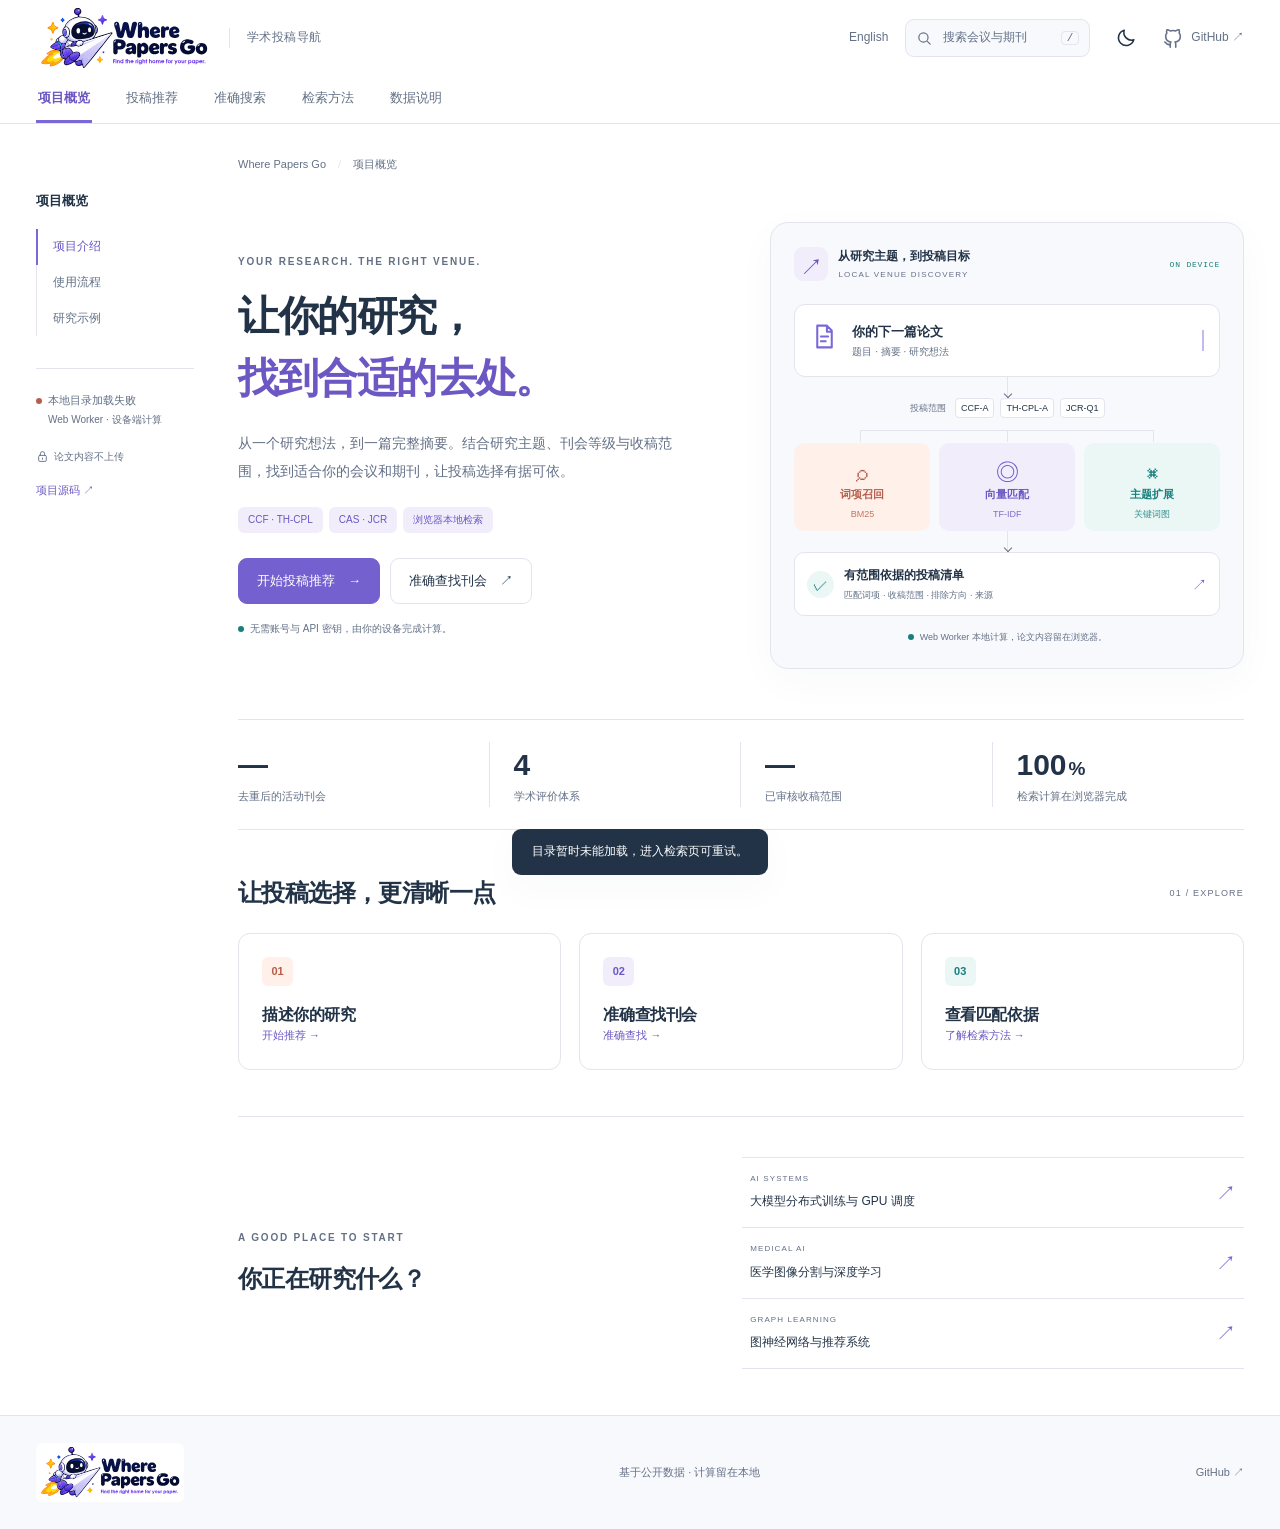
==== website/index.html @ fa3b3a3b "ui: remove redundant overview descriptions" ====
<!doctype html>
<html lang="zh-CN">
<head>
  <meta charset="utf-8">
  <meta name="viewport" content="width=device-width, initial-scale=1">
  <meta name="color-scheme" content="light dark">
  <meta name="theme-color" content="#7460cf">
  <meta name="description" content="Where Papers Go：在浏览器中探索会议与期刊，结合论文主题、等级与收稿范围，寻找适合研究的投稿目标。所有检索在你的设备上完成。">
  <title>Where Papers Go · 为研究找到合适的去处</title>
  <link rel="icon" href="assets/Where-Papers-Go.svg" type="image/svg+xml">
  <link rel="stylesheet" href="assets/styles.css">
  <script type="module" src="assets/app.js"></script>
</head>
<body>
  <a class="skip-link" href="#main" data-en="Skip to content">跳转到内容</a>
  <header class="site-header">
    <div class="header-inner">
      <a class="brand" href="#overview" aria-label="Where Papers Go"><img class="brand-logo" src="assets/Where-Papers-Go.svg" width="2079" height="755" alt="Where Papers Go"><span class="brand-divider"></span><span class="brand-caption" data-en="Research venue discovery">学术投稿导航</span></a>
      <div class="header-tools">
        <button id="language-toggle" class="language-toggle" type="button" aria-label="Switch to English">English</button>
        <button class="quick-search" id="quick-search" type="button"><svg viewBox="0 0 24 24" aria-hidden="true"><circle cx="10.5" cy="10.5" r="6.5"/><path d="m16 16 4 4"/></svg><span data-en="Find a venue">搜索会议与期刊</span><kbd>/</kbd></button>
        <button id="theme-toggle" class="icon-button" type="button" aria-label="切换深浅主题" title="切换深浅主题"><svg class="moon" viewBox="0 0 24 24" aria-hidden="true"><path d="M20.5 14A8.5 8.5 0 0 1 10 3.5 8.5 8.5 0 1 0 20.5 14Z"/></svg><svg class="sun" viewBox="0 0 24 24" aria-hidden="true"><circle cx="12" cy="12" r="4"/><path d="M12 2v2m0 16v2M2 12h2m16 0h2M5 5l1.5 1.5m11 11L19 19M5 19l1.5-1.5m11-11L19 5"/></svg></button>
        <a class="github-link" href="https://github.com/rudykon/Where_Papers_Go" target="_blank" rel="noopener noreferrer"><svg viewBox="0 0 24 24" aria-hidden="true"><path d="M9 19c-4.3 1.3-4.3-2.2-6-2.7M15 22v-3.4a3 3 0 0 0-.8-2.3c2.8-.3 5.8-1.4 5.8-6.3a4.9 4.9 0 0 0-1.3-3.4A4.5 4.5 0 0 0 18.6 3S17.5 2.7 15 4.3a12 12 0 0 0-6 0C6.5 2.7 5.4 3 5.4 3a4.5 4.5 0 0 0-.1 3.6A4.9 4.9 0 0 0 4 10c0 4.9 3 6 5.8 6.3a3 3 0 0 0-.8 2.3V22"/></svg><span>GitHub ↗</span></a>
      </div>
    </div>
    <nav class="main-nav" aria-label="主导航">
      <div class="nav-inner">
        <a href="#overview" class="nav-link active" aria-current="page" data-en="Overview">项目概览</a>
        <a href="#recommend" class="nav-link" data-en="Find a venue">投稿推荐</a>
        <a href="#catalog" class="nav-link" data-en="Exact lookup">准确搜索</a>
        <a href="#method" class="nav-link" data-en="Retrieval methods">检索方法</a>
        <a href="#data" class="nav-link" data-en="Data & sources">数据说明</a>
      </div>
    </nav>
  </header>
  <div class="page-layout">
    <aside class="sidebar" aria-label="页面导航">
      <div class="sidebar-title" id="sidebar-title">项目概览</div>
      <nav class="toc" id="toc"></nav>
      <div class="sidebar-note"><span class="status-dot" id="engine-dot"></span><span id="engine-status" role="status">正在准备本地检索</span><small data-en="Web Worker · on your device">Web Worker · 设备端计算</small></div>
      <p class="privacy-note"><svg viewBox="0 0 24 24" aria-hidden="true"><rect x="5" y="10" width="14" height="11" rx="2"/><path d="M8 10V7a4 4 0 0 1 8 0v3m-4 5v2"/></svg><span data-en="Your query stays in your browser.">论文内容不上传</span></p>
      <a class="sidebar-source" href="https://github.com/rudykon/Where_Papers_Go" target="_blank" rel="noopener noreferrer" data-en="View source ↗">项目源码 ↗</a>
    </aside>
    <main id="main" tabindex="-1">
      <div class="breadcrumb">Where Papers Go <span>/</span><span id="breadcrumb-page">项目概览</span></div>

      <div data-view="overview">
        <section class="hero" id="intro">
          <div class="hero-copy">
            <div class="eyebrow">YOUR RESEARCH. THE RIGHT VENUE.</div>
            <h1><span data-en="Give your research">让你的研究，</span><br><span class="accent" data-en="a place to belong.">找到合适的去处。</span></h1>
            <p class="hero-lead" data-en="From a first idea to a finished abstract, explore conferences and journals through topics, rankings, and reviewed scopes. Find a shortlist you can understand and verify.">从一个研究想法，到一篇完整摘要。结合研究主题、刊会等级与收稿范围，找到适合你的会议和期刊，让投稿选择有据可依。</p>
            <div class="hero-tags"><span>CCF · TH-CPL</span><span>CAS · JCR</span><span data-en="Private, local search">浏览器本地检索</span></div>
            <div class="actions"><a class="button primary" href="#recommend"><span data-en="Find my venue">开始投稿推荐</span> <span>→</span></a><a class="button" href="#catalog"><span data-en="Look up a venue">准确查找刊会</span> <span>↗</span></a></div>
            <p class="hero-footnote"><span class="tiny-dot"></span><span data-en="No account or API key. Your device does the work.">无需账号与 API 密钥，由你的设备完成计算。</span></p>
          </div>
          <div class="discovery-visual" role="img" aria-label="论文主题经过范围筛选、词项检索、向量匹配和关键词图扩展，生成有范围依据的投稿推荐">
            <div class="visual-heading"><span class="visual-mark">↗</span><div><strong data-en="From idea to destination">从研究主题，到投稿目标</strong><small>LOCAL VENUE DISCOVERY</small></div><span class="visual-badge">ON DEVICE</span></div>
            <div class="paper-input"><span class="paper-icon"><svg viewBox="0 0 24 24"><path d="M6 3h8l4 4v14H6zM14 3v5h4M9 12h6m-6 4h4"/></svg></span><div><strong data-en="Your next paper">你的下一篇论文</strong><small data-en="Title · abstract · research idea">题目 · 摘要 · 研究想法</small></div><span class="input-caret"></span></div>
            <div class="flow-line"></div>
            <div class="filter-ribbon"><span data-en="Submission scope">投稿范围</span><b>CCF-A</b><b>TH-CPL-A</b><b>JCR-Q1</b></div>
            <div class="flow-fork"><i></i><i></i><i></i></div>
            <div class="signal-grid"><div class="coral-block"><span>⌕</span><strong data-en="Lexical recall">词项召回</strong><small>BM25</small></div><div class="purple-block"><span>◎</span><strong data-en="Vector matching">向量匹配</strong><small>TF-IDF</small></div><div class="teal-block"><span>⌘</span><strong data-en="Topic expansion">主题扩展</strong><small data-en="Keyword graph">关键词图</small></div></div>
            <div class="flow-line"></div>
            <div class="visual-result"><span class="result-check">✓</span><div><strong data-en="A shortlist with reasons">有范围依据的投稿清单</strong><small data-en="Matched terms · scope · exclusions · sources">匹配词项 · 收稿范围 · 排除方向 · 来源</small></div><span>↗</span></div>
            <div class="visual-caption"><span class="tiny-dot"></span><span data-en="Computed in a Web Worker. Your text stays here.">Web Worker 本地计算，论文内容留在浏览器。</span></div>
          </div>
        </section>
        <div class="stat-strip" aria-label="目录规模"><div><strong data-stat="venues">—</strong><span data-en="Unique active venues">去重后的活动刊会</span></div><div><strong>4</strong><span data-en="Ranking sources">学术评价体系</span></div><div><strong data-stat="reviewed">—</strong><span data-en="Reviewed scope records">已审核收稿范围</span></div><div><strong>100<span class="stat-unit">%</span></strong><span data-en="Search runs in your browser">检索计算在浏览器完成</span></div></div>
        <section class="section" id="journey">
          <div class="section-heading"><h2 data-en="A clearer path to submission">让投稿选择，更清晰一点</h2><span class="section-index">01 / EXPLORE</span></div>
          <div class="task-grid"><a class="task-card" href="#recommend"><span class="number-label coral-block">01</span><h3 data-en="Start with your research">描述你的研究</h3><span class="card-link" data-en="Find a venue →">开始推荐 →</span></a><a class="task-card" href="#catalog"><span class="number-label purple-block">02</span><h3 data-en="Look up a known venue">准确查找刊会</h3><span class="card-link" data-en="Look up a venue →">准确查找 →</span></a><a class="task-card" href="#method"><span class="number-label teal-block">03</span><h3 data-en="Understand the fit">查看匹配依据</h3><span class="card-link" data-en="Explore the method →">了解检索方法 →</span></a></div>
        </section>
        <section class="section start-section" id="examples"><div><div class="eyebrow">A GOOD PLACE TO START</div><h2 data-en="What are you working on?">你正在研究什么？</h2></div><div class="example-list"><button type="button" data-example="large language model distributed training GPU scheduling"><span><small>AI SYSTEMS</small><strong data-en="Distributed training & GPU scheduling">大模型分布式训练与 GPU 调度</strong></span><b>↗</b></button><button type="button" data-example="medical image segmentation deep learning"><span><small>MEDICAL AI</small><strong data-en="Medical imaging & deep learning">医学图像分割与深度学习</strong></span><b>↗</b></button><button type="button" data-example="graph neural network recommendation"><span><small>GRAPH LEARNING</small><strong data-en="Graph neural networks & recommendation">图神经网络与推荐系统</strong></span><b>↗</b></button></div></section>
      </div>

      <div data-view="explore" hidden>
        <h1 class="sr-only" data-en="Venue recommendations">投稿推荐</h1>
        <form id="search-form" class="search-panel">
          <div class="field-heading"><label for="query" id="query-label">论文主题</label><span id="query-count">0 / 8,000</span></div>
          <textarea id="query" rows="4" maxlength="8000" placeholder="输入论文题目、摘要或关键词，中英文均可…" aria-describedby="local-search-note"></textarea>
          <div class="suggestions"><span data-en="Try">试一试</span><button type="button" data-example="large language model distributed training GPU scheduling" data-en="AI systems">大模型训练</button><button type="button" data-example="medical image segmentation deep learning" data-en="Medical AI">医学影像</button><button type="button" data-example="graph neural network recommendation" data-en="Graph learning">图学习</button><button type="button" id="clear-query" data-en="Clear">清空</button></div>
          <details class="filter-panel" open><summary><span><svg viewBox="0 0 24 24" aria-hidden="true"><path d="M4 7h16M4 17h16M8 4v6m8 4v6"/></svg><strong data-en="Submission scope">投稿范围</strong></span><small data-en="Combine tiers with OR">多等级满足其一即可</small><span class="chevron">⌄</span></summary><div class="filter-body">
            <div class="rank-label"><label data-en="Target rankings">目标等级</label><button type="button" id="reset-filters" class="text-button" data-en="Reset filters ↺">重置筛选 ↺</button></div><div id="rank-filters" class="rank-filters"></div>
            <div class="filter-grid"><label><span data-en="Venue type">投稿类型</span><select id="record-type"><option value="all" data-en="Conferences & journals">会议与期刊</option><option value="conference" data-en="Conferences">会议</option><option value="journal" data-en="Journals">期刊</option></select></label><label><span data-en="Research area">研究分类</span><select id="area"><option value="" data-en="All areas">全部分类</option></select></label><label><span data-en="Results per page">每页数量</span><select id="page-size"><option value="10">10</option><option value="20" selected>20</option><option value="50">50</option></select></label></div>
            <label class="checkbox-label"><input id="reviewed-only" type="checkbox"><span data-en="Only venues with reviewed scopes">仅显示有审核范围的刊会</span></label>
          </div></details>
          <div class="search-bottom"><span id="local-search-note"><svg viewBox="0 0 24 24" aria-hidden="true"><rect x="5" y="10" width="14" height="11" rx="2"/><path d="M8 10V7a4 4 0 0 1 8 0v3"/></svg><span data-en="Processed locally. No query uploads.">设备端计算，不上传论文内容</span></span><button class="button primary" id="search-button" type="submit"><span data-en="Find venues">检索投稿目标</span><span>→</span></button></div>
        </form>
        <div class="search-progress" id="search-progress" role="status" hidden><span class="spinner"></span><span id="progress-message">正在检索…</span><button type="button" id="cancel-search" class="text-button" data-en="Cancel">取消</button></div>
        <section id="results" class="section results-section" aria-label="检索结果"><div class="section-heading"><div><h2 data-en="Venue shortlist">刊会清单</h2><p class="results-meta" id="results-meta" role="status" aria-live="polite">尚未检索</p></div><button type="button" id="export-results" class="button small" hidden><span data-en="Export CSV">导出 CSV</span><span>↓</span></button></div><div id="results-note" class="results-note" hidden></div><div id="result-list"></div><div class="pagination" id="pagination" hidden><button class="button small" type="button" id="previous-page" data-en="← Previous">← 上一页</button><span id="page-label"></span><button class="button small" type="button" id="next-page" data-en="Next →">下一页 →</button></div></section>
      </div>

      <div data-view="catalog" hidden>
        <h1 class="sr-only" data-en="Exact lookup">准确搜索</h1>
        <div class="lookup-stats" aria-label="当前筛选统计"><div><span data-en="Matching venues">当前符合条件</span><strong id="lookup-total">—</strong></div><div><span data-en="Conferences">会议</span><strong id="lookup-conferences">—</strong></div><div><span data-en="Journals">期刊</span><strong id="lookup-journals">—</strong></div><div><span data-en="Reviewed scopes">有审核范围</span><strong id="lookup-reviewed-count">—</strong></div></div>
        <form id="lookup-form" class="lookup-panel">
          <div class="lookup-search-row"><div class="lookup-input-wrap"><svg viewBox="0 0 24 24" aria-hidden="true"><circle cx="10.5" cy="10.5" r="6.5"/><path d="m16 16 4 4"/></svg><label class="sr-only" for="lookup-query" data-en="Venue name, abbreviation, publisher or ISSN">刊会名称、简称、出版社或 ISSN</label><input id="lookup-query" type="search" maxlength="500" autocomplete="off" placeholder="输入简称、全称、出版社或 ISSN，例如 CVPR、IEEE…" aria-describedby="lookup-hint"><button id="lookup-clear" type="button" aria-label="清空搜索">×</button></div><button type="submit" class="button primary"><span data-en="Search">查找</span> <span>→</span></button></div>
          <div class="lookup-options"><label for="lookup-field"><span data-en="Search in">搜索字段</span><select id="lookup-field"><option value="all" data-en="All identity fields">全部信息字段</option><option value="abbreviation" data-en="Abbreviation">简称</option><option value="name" data-en="Full name">全称</option><option value="publisher" data-en="Publisher">出版社</option><option value="issn">ISSN / eISSN</option></select></label><label for="lookup-match"><span data-en="Match">匹配方式</span><select id="lookup-match"><option value="contains" data-en="Contains text">包含文字</option><option value="exact" data-en="Equals entire field">完全相等</option></select></label><span id="lookup-hint" data-en="Type to filter · Case-insensitive · No topic expansion">输入即查 · 忽略大小写 · 不扩展相关主题</span></div>
          <div class="lookup-filter-rows">
            <div class="lookup-filter-row"><span class="lookup-filter-label" data-en="Source">榜单</span><div id="lookup-sources" class="lookup-chips" role="group" aria-label="榜单来源"><button type="button" data-source="all" class="selected" aria-pressed="true" data-en="All">全部</button><button type="button" data-source="ccf" aria-pressed="false">CCF</button><button type="button" data-source="th_cpl" aria-pressed="false">TH-CPL</button><button type="button" data-source="cas" aria-pressed="false" data-en="CAS">中科院</button><button type="button" data-source="jcr" aria-pressed="false">JCR</button></div></div>
            <div class="lookup-filter-row"><span class="lookup-filter-label" data-en="Tier">等级</span><div id="lookup-ranks" class="lookup-chips" role="group" aria-label="等级，可多选"><span class="lookup-loading" data-en="Loading…">加载中…</span></div></div>
            <div class="lookup-filter-row"><span class="lookup-filter-label" data-en="Type">类型</span><div id="lookup-types" class="lookup-chips" role="group" aria-label="投稿类型"><button type="button" data-record-type="all" class="selected" aria-pressed="true" data-en="All">全部</button><button type="button" data-record-type="conference" aria-pressed="false" data-en="Conferences">会议</button><button type="button" data-record-type="journal" aria-pressed="false" data-en="Journals">期刊</button></div></div>
            <div class="lookup-filter-row lookup-area-row"><label class="lookup-filter-label" for="lookup-area" data-en="Area">方向</label><select id="lookup-area"><option value="" data-en="All research areas">全部研究分类</option></select><label class="lookup-checkbox"><input id="lookup-reviewed" type="checkbox"><span data-en="Reviewed scopes only">仅有审核范围</span></label><button id="lookup-reset" type="button" class="text-button" data-en="Reset all ↺">重置全部 ↺</button></div>
          </div>
        </form>
        <section id="catalog-results" class="section lookup-results"><div class="lookup-results-toolbar"><div><h2 data-en="Search results">查找结果</h2><p id="lookup-status" role="status" aria-live="polite">正在准备本地目录…</p></div><div class="lookup-table-tools"><label for="lookup-page-size"><span data-en="Rows">每页</span><select id="lookup-page-size"><option value="20">20</option><option value="50" selected>50</option><option value="100">100</option></select></label><button id="lookup-export" class="button small" type="button" disabled><span data-en="Export CSV">导出 CSV</span> ↓</button></div></div>
          <div class="lookup-table-wrap" tabindex="0" role="region" aria-label="刊会查找结果表格，可横向滚动"><table class="lookup-table"><caption class="sr-only" data-en="Venue identity, rankings, research areas, publishers and source links">刊会名称、等级、研究分类、出版社与来源链接</caption><thead><tr><th scope="col" class="lookup-row-number">#</th><th scope="col" data-sort-column="abbreviation"><button type="button" data-lookup-sort="abbreviation"><span data-en="Abbreviation">简称</span><span class="sort-indicator">↕</span></button></th><th scope="col" data-sort-column="name" aria-sort="ascending"><button type="button" data-lookup-sort="name"><span data-en="Full name / ISSN">全称 / ISSN</span><span class="sort-indicator">↑</span></button></th><th scope="col" data-en="Rankings">等级</th><th scope="col" data-sort-column="area"><button type="button" data-lookup-sort="area"><span data-en="Area">研究分类</span><span class="sort-indicator">↕</span></button></th><th scope="col" data-sort-column="type"><button type="button" data-lookup-sort="type"><span data-en="Type">类型</span><span class="sort-indicator">↕</span></button></th><th scope="col" data-sort-column="publisher"><button type="button" data-lookup-sort="publisher"><span data-en="Publisher">出版社</span><span class="sort-indicator">↕</span></button></th><th scope="col" data-en="Links">链接</th></tr></thead><tbody id="lookup-body"><tr><td colspan="8" class="lookup-message" data-en="Preparing the local catalog…">正在准备本地目录…</td></tr></tbody></table></div>
          <p class="lookup-table-note" data-en="Click column headings to sort; scroll the table sideways on small screens. Blank source fields are shown as —; ISSN includes electronic ISSN. Rankings follow the published editions.">点击列表头可排序，小屏幕可左右滑动表格。源数据缺失字段记为 —；ISSN 包含电子版编号。等级以收录榜单版本为准。</p><div id="lookup-pagination" class="pagination" hidden><button id="lookup-previous" type="button" class="button small" data-en="← Previous">← 上一页</button><span id="lookup-page-label"></span><button id="lookup-next" type="button" class="button small" data-en="Next →">下一页 →</button></div>
        </section>
      </div>

      <div data-view="method" class="reference-page" hidden>
        <section class="page-heading"><h1 data-en="Retrieval methods">检索方法</h1></section>
        <section class="section" id="pipeline" aria-label="检索流程"><div class="method-steps">
          <article><span>01</span><div><p data-en="A dedicated Web Worker loads the public catalog and indexes venue names, research areas, and approved scope keywords without blocking page interaction.">独立的 Web Worker 加载公开目录，为刊会名称、研究分类与已审核范围关键词建立索引，不阻塞页面交互。</p></div></article>
          <article><span>02</span><div><p data-en="Apply ranking, venue type, area, and reviewed-scope filters. Multiple selected tiers use OR semantics; other filter groups intersect.">按等级、会议或期刊、研究分类及审核状态筛选。多个等级之间取并集，不同筛选项之间取交集。</p></div></article>
          <article><span>03</span><div><p data-en="BM25 recalls matching terms. TF-IDF cosine similarity compares term vectors. A reviewed-keyword co-occurrence graph expands related topics, with aliases for common research concepts.">BM25 召回匹配词项；TF-IDF 余弦相似度比较词项向量；审核关键词共现图扩展相关主题，并辅助识别常见研究概念的别名。</p></div></article>
          <article><span>04</span><div><p data-en="Results show matched terms, signal contributions, reviewed scopes, and explicit exclusions. Source links help you check the original evidence.">展示匹配词项、信号贡献、已审核收稿范围与明确排除的方向，通过来源链接进一步核对原始依据。</p></div></article>
        </div></section>
        <section class="section" id="boundaries" aria-label="能力对照"><div class="table-wrap"><table><thead><tr><th data-en="Capability">能力</th><th data-en="Browser edition">浏览器版</th><th data-en="Python application">Python 应用</th></tr></thead><tbody><tr><td data-en="Ranks, filters, reviewed scopes">等级筛选与审核范围</td><td data-en="Included">支持</td><td data-en="Included">支持</td></tr><tr><td data-en="Topic retrieval">主题检索</td><td>BM25 + TF-IDF + <span data-en="keyword graph">关键词图</span></td><td>LightRAG + <span data-en="neural embeddings">神经语义向量</span></td></tr><tr><td data-en="Explanation">匹配解释</td><td data-en="Matched terms and local evidence">匹配词项与本地依据</td><td data-en="LLM reranking and explanations">LLM 重排与解释</td></tr><tr><td data-en="Live verification">实时核验</td><td data-en="No; uses the published snapshot">不支持，使用已发布快照</td><td>Search API</td></tr><tr><td data-en="Compute & privacy">计算与隐私</td><td data-en="Your device; no query uploads">用户设备计算；不上传查询</td><td data-en="Server and configured providers">服务器与配置的 API 服务</td></tr></tbody></table></div><p class="table-note" data-en="TF-IDF vectors represent words, not neural semantic embeddings. Browser scores indicate relative topic fit, not acceptance odds or validated research gains.">TF-IDF 是词项向量，不是神经语义嵌入。浏览器版分数表示相对主题匹配，不代表录用概率或经实验验证的研究增益。</p></section>
        <a class="button" href="#recommend" data-en="Venue recommendations →">投稿推荐 →</a>
      </div>

      <div data-view="data" class="reference-page" hidden>
        <section class="page-heading"><h1 data-en="Data & sources">数据说明</h1></section>
        <section class="section" id="sources" aria-label="榜单来源"><div class="table-wrap"><table><thead><tr><th data-en="Source">评价体系</th><th data-en="Edition">版本</th><th data-en="Source records">原始记录</th><th data-en="Tiers">等级</th></tr></thead><tbody id="source-table"><tr><td colspan="4" data-en="Loading the catalog…">正在加载目录…</td></tr></tbody></table></div><p class="table-note" data-en="Source rows can overlap. Unique active venue counts exclude retired or non-actionable historical entities. Rankings reflect the included editions, not a live update.">各榜单记录可能重复。活动刊会数按实体去重，并排除已合并或不可独立投稿的历史目标。等级反映收录版本，不是实时更新结果。</p></section>
        <section class="section" id="scope-data" aria-label="审核范围"><div class="prose"><p data-en="Only approved records from the curated scope catalog appear as reviewed scopes. Automated, unreviewed web extractions are not included. Venues without reviewed scopes still have their original names, rankings, and research classifications.">只有人工审核目录中状态为 approved 的记录才显示为已审核范围。自动抓取但尚未审核的范围不会被发布。未覆盖审核范围的刊会仍可按原始名称、等级与学科分类检索。</p><p data-en="Each reviewed scope links to its source and can include covered topics, exclusions, article types, and submission context. A source may describe an earlier year; verify current calls, dates, and rules before submitting.">审核范围保留来源链接，并可能包含覆盖主题、排除方向、文章类型与投稿形式。来源可能对应历史年份；投稿前请自行核实最新征稿、日期与规则。</p></div></section>
        <section class="section" id="privacy" aria-label="本地计算与隐私"><div class="prose"><p data-en="The page downloads static assets and a public catalog from GitHub Pages. Queries, filters, ranking, and exports are processed on your device. The site has no analytics, query API, or external model downloads.">页面从 GitHub Pages 下载静态文件与公开目录。查询、筛选、排序和导出都在你的设备上完成；站点不包含统计追踪、查询 API 或外部模型下载。</p><p data-en="Your language and theme preferences may be saved in this browser. Abstracts and search histories are not stored. Opening source links navigates to the respective third-party websites.">浏览器仅可保存语言与主题偏好，不保存摘要和检索历史。打开证据链接时，将访问相应的第三方网站。</p></div><div class="actions"><a class="button" href="https://github.com/rudykon/Where_Papers_Go/tree/main/data" target="_blank" rel="noopener noreferrer" data-en="View source data ↗">查看数据文件 ↗</a><a class="button" href="https://github.com/rudykon/Where_Papers_Go/blob/main/docs/github-pages.md" target="_blank" rel="noopener noreferrer" data-en="Build & deployment guide ↗">构建与部署说明 ↗</a></div></section>
      </div>
    </main>
  </div>
  <footer class="site-footer"><div><a class="brand" href="#overview"><img class="brand-logo" src="assets/Where-Papers-Go.svg" width="2079" height="755" alt="Where Papers Go"></a><p data-en="Built on open data · Computed on your device">基于公开数据 · 计算留在本地</p><a href="https://github.com/rudykon/Where_Papers_Go" target="_blank" rel="noopener noreferrer">GitHub ↗</a></div></footer>
  <dialog id="venue-dialog" aria-labelledby="venue-title"><div class="dialog-top"><span class="eyebrow">VENUE DETAILS</span><button class="icon-button" id="close-dialog" type="button" aria-label="关闭详情">×</button></div><div id="venue-content"></div><div class="dialog-bottom"><button class="button" id="close-dialog-bottom" type="button" data-en="Close details">关闭详情</button></div></dialog>
  <div id="toast" class="toast" role="status" hidden></div>
  <noscript><p class="no-script">请启用 JavaScript，浏览器才能通过 Web Worker 在本地执行检索。JavaScript is required for local search.</p></noscript>
</body>
</html>
---- website/assets/styles.css ----
:root{--bg:#fff;--surface:#fff;--soft:#f8f9fc;--text:#223347;--muted:#637086;--border:#e2e5ee;--primary:#7460cf;--blue:#6c57c3;--purple:#7b68d8;--coral:#b55e4c;--teal:#187f7d;--coral-tint:#fff0e9;--purple-tint:#f1edfb;--teal-tint:#eaf7f5;--shadow:0 12px 40px #28334d08;color-scheme:light}
:root[data-theme=dark]{--bg:#131722;--surface:#1a1f2d;--soft:#202636;--text:#edf0f8;--muted:#abb5c8;--border:#343c50;--primary:#a994f2;--blue:#baa7ff;--purple:#b3a0f3;--coral:#f0aa98;--teal:#76cdc6;--coral-tint:#372a2b;--purple-tint:#2c2743;--teal-tint:#1d3538;--shadow:none;color-scheme:dark}
*{box-sizing:border-box}html{scroll-behavior:smooth;scroll-padding-top:152px}body{margin:0;background:var(--bg);color:var(--text);font:15px/1.8 -apple-system,BlinkMacSystemFont,"Segoe UI","Noto Sans","Microsoft YaHei","PingFang SC",Arial,sans-serif;-webkit-font-smoothing:antialiased}a{color:var(--blue);text-decoration:none}a:hover{color:var(--teal)}button,input,select,textarea{font:inherit;color:inherit}button{cursor:pointer;background:none;border:0}button:disabled{cursor:default;opacity:.5}a,button,input,select,summary{touch-action:manipulation}:focus-visible{outline:3px solid var(--purple);outline-offset:4px}h1,h2,h3,p{margin:0}h1,h2,h3{line-height:1.45;letter-spacing:-.025em}h2{font-size:24px;font-weight:650}h3{font-size:17px}strong{font-weight:650}svg{width:22px;height:22px;fill:none;stroke:currentColor;stroke-width:1.7;stroke-linecap:round;stroke-linejoin:round;flex-shrink:0}img{max-width:100%}kbd{font:11px "SFMono-Regular",Consolas,monospace;padding:0 5px;border:1px solid var(--border);border-radius:4px}[hidden]{display:none!important}.skip-link{position:fixed;top:-100px;left:20px;padding:12px 20px;background:var(--surface);z-index:100}.skip-link:focus{top:12px}.site-header{position:sticky;top:0;z-index:30;background:var(--surface);border-bottom:1px solid var(--border)}.header-inner,.nav-inner{max-width:1392px;margin:auto;padding:0 36px}.header-inner{height:76px;display:flex;align-items:center;justify-content:space-between;gap:20px}.brand{display:flex;align-items:center;gap:10px;color:var(--text);font-size:21px;font-weight:700;letter-spacing:-.7px;white-space:nowrap}.brand:hover{color:var(--text)}.brand-logo{display:block;width:176px;height:auto;flex-shrink:0;padding:4px;border-radius:6px;background:#fff}.brand-divider{width:1px;height:20px;background:var(--border);margin:0 7px}.brand-caption{color:var(--muted);font-size:12px;font-weight:400;letter-spacing:.4px}.header-tools{display:flex;align-items:center;gap:17px}.language-toggle{font-size:12px;color:var(--muted);padding:8px 0}.icon-button{width:38px;height:38px;border-radius:9px;display:grid;place-items:center;color:inherit;flex-shrink:0}.icon-button:hover{background:var(--soft)}.quick-search{display:flex;align-items:center;gap:10px;min-width:185px;padding:7px 10px;border:1px solid var(--border);border-radius:9px;color:var(--muted);background:var(--soft);font-size:12px}.quick-search svg{width:17px;height:17px}.quick-search kbd{margin-left:auto}.github-link{display:flex;align-items:center;gap:7px;color:var(--muted);font-size:12px}.nav-inner{display:flex;gap:32px;height:47px}.nav-link{display:flex;align-items:center;padding:0 2px;border-bottom:3px solid transparent;color:var(--muted);font-size:13px;white-space:nowrap}.nav-link.active{border-color:var(--purple);color:var(--blue);font-weight:650}.sun{display:none}[data-theme=dark] .sun{display:block}[data-theme=dark] .moon{display:none}.page-layout{max-width:1392px;margin:auto;padding:0 36px;display:grid;grid-template-columns:158px minmax(0,1fr);gap:44px}.sidebar{position:sticky;top:155px;align-self:start;padding-top:34px;font-size:12px}.sidebar-title{font-size:13px;font-weight:650;margin-bottom:17px}.toc{display:flex;flex-direction:column;border-left:1px solid var(--border)}.toc a{padding:7px 0 7px 15px;margin-left:-1px;color:var(--muted);border-left:2px solid transparent}.toc a:first-child,.toc a:hover{border-left-color:var(--purple);color:var(--blue)}.sidebar-note{border-top:1px solid var(--border);padding-top:22px;margin-top:32px;color:var(--muted);font-size:11px}.sidebar-note small{display:block;font-size:10px;padding-left:12px}.status-dot,.tiny-dot{display:inline-block;width:6px;height:6px;border-radius:50%;background:var(--teal);margin-right:6px}.status-dot{background:var(--purple)}.status-dot.error{background:var(--coral)}.privacy-note{display:flex;gap:5px;align-items:center;font-size:10px;color:var(--muted);margin-top:19px}.privacy-note svg{width:13px;height:13px}.sidebar-source{display:block;margin-top:15px;font-size:11px}main{min-width:0;padding-top:31px}.breadcrumb{display:flex;gap:12px;font-size:11px;color:var(--muted)}.breadcrumb>span:first-child{color:var(--border)}.eyebrow{font-size:10px;font-weight:600;letter-spacing:1.8px;color:var(--muted);margin-bottom:15px}.hero{display:grid;grid-template-columns:1.04fr 1fr;gap:40px;align-items:center;padding:47px 0 50px}.hero h1{font-size:clamp(32px,3.2vw,46px);line-height:1.5;letter-spacing:-1.4px;font-weight:700}.accent{color:var(--blue)}.hero-lead{max-width:445px;color:var(--muted);font-size:14px;line-height:2;margin-top:20px}.hero-tags{display:flex;flex-wrap:wrap;gap:6px;margin-top:22px}.hero-tags span{padding:4px 10px;border-radius:6px;background:var(--purple-tint);color:var(--blue);font-size:10px}.actions{display:flex;gap:10px;flex-wrap:wrap;margin-top:25px;align-items:center}.button{display:inline-flex;align-items:center;justify-content:center;gap:13px;min-height:44px;padding:10px 18px;border:1px solid var(--border);border-radius:9px;background:var(--surface);color:var(--text);font-weight:550;font-size:13px;white-space:nowrap}.button:hover{border-color:var(--purple);color:var(--blue)}.button.primary{color:white;background:#7460cf;border-color:#7460cf}.button.primary:hover{background:#6550bc}.button.small{font-size:12px;min-height:38px;padding:6px 13px}.hero-footnote{font-size:10px;color:var(--muted);margin-top:16px}.discovery-visual{padding:23px;background:var(--soft);border:1px solid var(--border);border-radius:18px;box-shadow:var(--shadow)}.visual-heading{display:flex;align-items:center;gap:10px;margin-bottom:21px}.visual-heading strong{display:block;font-size:12px}.visual-heading small{display:block;font-size:8px;letter-spacing:1.2px;color:var(--muted);margin-top:1px}.visual-mark{display:grid;place-items:center;border-radius:9px;background:var(--purple-tint);color:var(--blue);width:34px;height:34px;font-size:23px}.visual-badge{font:8px monospace;letter-spacing:.8px;color:var(--teal);margin-left:auto}.paper-input{display:flex;gap:13px;align-items:center;background:var(--surface);border:1px solid var(--border);border-radius:11px;padding:15px}.paper-icon{color:var(--purple)}.paper-icon svg{width:29px;height:29px}.paper-input strong{display:block;font-size:13px}.paper-input small{display:block;font-size:10px;color:var(--muted)}.input-caret{width:2px;height:21px;background:var(--purple);margin-left:auto;opacity:.45}.flow-line{height:21px;width:1px;background:var(--border);margin:auto;position:relative}.flow-line:after{content:"";position:absolute;bottom:1px;left:-2px;width:5px;height:5px;border-right:1px solid var(--muted);border-bottom:1px solid var(--muted);transform:rotate(45deg)}.filter-ribbon{display:flex;gap:6px;align-items:center;justify-content:center;font-size:9px}.filter-ribbon>span{color:var(--muted);margin-right:3px}.filter-ribbon b{border:1px solid var(--border);font-size:9px;background:var(--surface);border-radius:4px;padding:1px 5px;font-weight:500}.flow-fork{height:25px;display:flex;justify-content:space-between;width:69%;margin:0 auto;position:relative;border-top:1px solid var(--border);top:12px}.flow-fork i{height:11px;width:1px;background:var(--border)}.signal-grid{display:grid;grid-template-columns:repeat(3,1fr);gap:9px}.signal-grid>div{text-align:center;border-radius:10px;padding:9px 4px}.signal-grid>div>span{font-size:23px;display:block;height:33px}.signal-grid strong{display:block;font-size:11px}.signal-grid small{display:block;font-size:9px;opacity:.85;margin-top:1px}.coral-block{background:var(--coral-tint);color:var(--coral)}.purple-block{background:var(--purple-tint);color:var(--blue)}.teal-block{background:var(--teal-tint);color:var(--teal)}.visual-result{background:var(--surface);border:1px solid var(--border);border-radius:10px;padding:12px;display:flex;gap:10px;align-items:center}.result-check{display:grid;place-items:center;width:27px;height:27px;background:var(--teal-tint);border-radius:50%;color:var(--teal);font-size:15px}.visual-result strong{display:block;font-size:12px}.visual-result small{display:block;font-size:9px;color:var(--muted)}.visual-result>span:last-child{margin-left:auto;color:var(--purple)}.visual-caption{text-align:center;margin-top:13px;color:var(--muted);font-size:9px}.stat-strip{display:grid;grid-template-columns:repeat(4,1fr);border-top:1px solid var(--border);border-bottom:1px solid var(--border);padding:22px 0}.stat-strip>div{padding:0 24px;border-right:1px solid var(--border)}.stat-strip>div:first-child{padding-left:0}.stat-strip>div:last-child{border:0}.stat-strip strong{display:block;font-size:30px;font-weight:600;line-height:1.5;font-variant-numeric:tabular-nums}.stat-strip span{display:block;font-size:11px;color:var(--muted)}.stat-strip .stat-unit{display:inline;font-size:19px;color:inherit;margin-left:2px}.section{margin:46px 0}.section-heading{display:flex;align-items:center;justify-content:space-between;gap:18px;margin-bottom:22px}.section-index{font-size:9px;letter-spacing:1.2px;color:var(--muted);white-space:nowrap}.task-grid{display:grid;grid-template-columns:repeat(3,1fr);gap:18px}.task-card{display:flex;flex-direction:column;align-items:flex-start;border:1px solid var(--border);border-radius:12px;padding:23px;color:var(--text);transition:transform .18s,border-color .18s}.task-card:hover{transform:translateY(-3px);border-color:var(--purple);color:var(--text)}.number-label{display:grid;place-items:center;width:31px;height:29px;border-radius:6px;font-size:11px;font-weight:600;margin-bottom:17px}.task-card h3{font-size:16px}.task-card p{font-size:12px;color:var(--muted);line-height:1.9;margin:10px 0 19px}.card-link{font-size:11px;color:var(--blue);margin-top:auto}.start-section{display:grid;grid-template-columns:1fr 1.1fr;gap:48px;align-items:center;border-top:1px solid var(--border);padding-top:40px}.start-section p{font-size:12px;color:var(--muted);margin-top:13px}.example-list{display:grid;gap:0}.example-list button{display:flex;text-align:left;align-items:center;justify-content:space-between;padding:14px 8px;border-bottom:1px solid var(--border)}.example-list button:first-child{border-top:1px solid var(--border)}.example-list button:hover{background:var(--soft)}.example-list small{font-size:8px;letter-spacing:1.1px;display:block;color:var(--muted)}.example-list strong{font-size:12px;font-weight:500}.example-list b{color:var(--purple);font-size:20px;font-weight:400}.page-note{display:flex;align-items:flex-start;gap:11px;padding:16px 18px;border-left:3px solid var(--purple);background:var(--soft);font-size:11px;line-height:1.9;color:var(--muted);margin-bottom:48px}.page-note>span{color:var(--purple);font-size:17px}.site-footer{background:var(--soft);border-top:1px solid var(--border);padding:27px 36px}.site-footer>div{max-width:1320px;margin:auto;display:flex;justify-content:space-between;align-items:center;gap:20px}.site-footer .brand-logo{width:148px}.site-footer p,.site-footer>div>a:last-child{font-size:11px;color:var(--muted)}.page-heading{padding:40px 0 28px}.page-heading h1{font-size:clamp(28px,3vw,38px);letter-spacing:-.8px}.page-heading p{font-size:13px;color:var(--muted);margin-top:15px;max-width:750px}.search-panel{border:1px solid var(--border);border-radius:14px;padding:24px;background:var(--surface);box-shadow:var(--shadow)}.field-heading{display:flex;justify-content:space-between;align-items:center;margin-bottom:11px;font-size:13px;font-weight:600}.field-heading>span{font-size:10px;color:var(--muted);font-weight:400}textarea{display:block;resize:vertical;min-height:115px;max-height:500px;width:100%;border:1px solid var(--border);border-radius:8px;background:var(--soft);padding:14px 16px;font-size:13px;line-height:1.9}textarea::placeholder{color:var(--muted);opacity:.8}.suggestions{display:flex;align-items:center;gap:8px;margin:12px 0 20px;flex-wrap:wrap;font-size:10px;color:var(--muted)}.suggestions button{padding:3px 9px;border:1px solid var(--border);border-radius:5px;color:var(--muted);font-size:10px}.suggestions button:hover{background:var(--purple-tint);color:var(--blue);border-color:var(--purple)}.suggestions #clear-query{margin-left:auto;border-color:transparent}.filter-panel{border-top:1px solid var(--border);border-bottom:1px solid var(--border)}.filter-panel summary{display:flex;align-items:center;gap:10px;cursor:pointer;list-style:none;padding:15px 0;font-size:12px}.filter-panel summary::-webkit-details-marker{display:none}.filter-panel summary>span:first-child{display:flex;align-items:center;gap:8px}.filter-panel summary svg{width:17px;height:17px}.filter-panel summary small{color:var(--muted);font-size:10px;margin-left:auto}.chevron{color:var(--muted)}.filter-panel[open] .chevron{transform:rotate(180deg)}.filter-body{padding:5px 0 18px}.rank-label{display:flex;align-items:center;justify-content:space-between;font-size:11px;margin-bottom:10px}.text-button{color:var(--blue);font-size:11px;padding:0 3px;min-height:28px}.rank-filters{display:flex;gap:6px;flex-wrap:wrap}.rank-chip{display:inline-flex;align-items:center;border:1px solid var(--border);padding:5px 10px;border-radius:6px;font-size:10px;color:var(--muted);gap:4px;cursor:pointer;position:relative}.rank-chip input{position:absolute;opacity:0;width:1px;height:1px}.rank-chip:has(input:checked){border-color:var(--purple);background:var(--purple-tint);color:var(--blue)}.rank-chip:has(input:focus-visible){outline:3px solid var(--purple);outline-offset:3px}.filter-grid{display:grid;grid-template-columns:1fr 1.5fr .65fr;gap:16px;margin-top:18px}.filter-grid>label>span{display:block;font-size:11px;margin-bottom:6px}select{max-width:100%;width:100%;padding:9px 28px 9px 11px;background:var(--surface);border:1px solid var(--border);border-radius:7px;font-size:12px;min-height:39px}.checkbox-label{display:flex;align-items:center;gap:7px;font-size:11px;color:var(--muted);margin-top:15px;cursor:pointer}.checkbox-label input{accent-color:var(--primary);width:14px;height:14px}.search-bottom{display:flex;justify-content:space-between;align-items:center;gap:15px;padding-top:20px}.search-bottom>span{display:flex;align-items:center;gap:6px;font-size:10px;color:var(--muted)}.search-bottom>span svg{width:14px;height:14px}.search-progress{display:flex;align-items:center;gap:10px;margin-top:16px;padding:12px 15px;background:var(--purple-tint);border-radius:8px;color:var(--blue);font-size:12px}.search-progress button{margin-left:auto}.spinner{border:2px solid var(--border);border-top-color:var(--primary);border-radius:50%;width:16px;height:16px;animation:spin .8s linear infinite}@keyframes spin{to{transform:rotate(360deg)}}.results-meta{font-size:11px;color:var(--muted);margin-top:7px}.results-note{border-left:3px solid var(--purple);padding:9px 13px;background:var(--soft);font-size:11px;color:var(--muted);margin-bottom:18px}.empty-state{text-align:center;border:1px dashed var(--border);border-radius:12px;padding:50px 25px;color:var(--muted)}.empty-symbol{font-size:38px;color:var(--purple);font-weight:300}.empty-state h3{font-size:16px;color:var(--text);margin:12px 0 8px}.empty-state p{font-size:12px;max-width:540px;margin:auto}.empty-state .button{margin-top:18px}.venue-card{display:grid;grid-template-columns:30px minmax(0,1fr);gap:14px;padding:22px 0;border-bottom:1px solid var(--border)}.venue-card:first-child{border-top:1px solid var(--border)}.venue-index{font-size:13px;color:var(--muted);font-variant-numeric:tabular-nums;padding-top:3px}.venue-card-top{display:flex;justify-content:space-between;gap:18px;align-items:flex-start}.venue-card h3{font-size:16px;line-height:1.6;overflow-wrap:anywhere}.venue-abbr{color:var(--blue);font-size:12px;margin-right:8px;font-weight:600}.match-score{font-size:22px;color:var(--blue);font-weight:600;line-height:1.3;white-space:nowrap;text-align:right;min-width:65px;font-variant-numeric:tabular-nums}.match-score small{font-size:9px;color:var(--muted);display:block;font-weight:400;margin-top:4px}.tags{display:flex;gap:5px;flex-wrap:wrap;margin-top:10px}.tag{font-size:9px;background:var(--soft);color:var(--muted);border:1px solid var(--border);padding:2px 7px;border-radius:4px}.tag.rank{background:var(--purple-tint);color:var(--blue);border-color:transparent}.tag.reviewed{background:var(--teal-tint);color:var(--teal);border-color:transparent}.venue-reason{color:var(--muted);font-size:12px;line-height:1.9;margin-top:12px}.venue-footer{display:flex;align-items:center;gap:14px;justify-content:space-between;margin-top:13px;font-size:10px}.venue-terms{color:var(--muted);min-width:0;overflow-wrap:anywhere}.detail-button{color:var(--blue);font-size:11px;white-space:nowrap;padding:5px 0;min-height:32px}.pagination{display:flex;justify-content:center;gap:18px;align-items:center;margin-top:25px;font-size:11px;color:var(--muted)}.method-steps article{display:flex;gap:22px;align-items:flex-start;padding:24px 0;border-bottom:1px solid var(--border)}.method-steps article:first-child{border-top:1px solid var(--border)}.method-steps article>span{display:grid;place-items:center;width:31px;height:31px;flex-shrink:0;background:var(--purple-tint);color:var(--blue);font-size:11px;border-radius:7px}.method-steps p{font-size:13px;line-height:2;color:var(--muted);margin:0}.table-wrap{border:1px solid var(--border);border-radius:10px;overflow:auto}table{border-collapse:collapse;width:100%;font-size:12px;text-align:left}th,td{padding:14px 17px;border-bottom:1px solid var(--border)}th{background:var(--soft);font-size:11px;font-weight:600}tr:last-child td{border-bottom:0}td{line-height:1.9}td:first-child{font-weight:550}.table-note{font-size:11px;color:var(--muted);margin-top:14px;line-height:1.9}.prose{font-size:13px;color:var(--muted);line-height:2.1;max-width:810px}.prose p+p{margin-top:15px}.next-page{border-top:1px solid var(--border);display:flex;justify-content:space-between;padding:23px 0;margin-bottom:30px;font-size:13px}.next-page>span{color:var(--muted)}dialog{width:min(700px,calc(100% - 32px));max-height:88dvh;border:1px solid var(--border);border-radius:16px;background:var(--surface);color:var(--text);padding:24px 28px;box-shadow:0 20px 100px #0002}dialog::backdrop{background:#10162970;backdrop-filter:blur(3px)}.dialog-top{display:flex;justify-content:space-between;align-items:center;margin-bottom:12px}.dialog-top .eyebrow{margin:0}.dialog-top button{font-size:25px}.dialog-bottom{display:flex;justify-content:flex-end;border-top:1px solid var(--border);padding-top:18px;margin-top:25px}#venue-title{font-size:24px;overflow-wrap:anywhere}.detail-section{margin-top:24px}.detail-section h3{font-size:13px;margin-bottom:9px}.detail-section p{font-size:12px;line-height:2;color:var(--muted);white-space:pre-line}.detail-section a{display:block;font-size:11px;overflow-wrap:anywhere;margin-top:6px}.detail-section .exclusions{padding:13px;background:var(--coral-tint);color:var(--coral);border-radius:8px}.signal-bars{display:grid;grid-template-columns:repeat(3,1fr);gap:15px}.signal-bar label{font-size:10px;color:var(--muted);display:block}.signal-bar progress{appearance:none;width:100%;height:5px;border:0;border-radius:9px;background:var(--soft)}.signal-bar progress::-webkit-progress-bar{background:var(--soft);border-radius:9px}.signal-bar progress::-webkit-progress-value{background:var(--purple);border-radius:9px}.signal-bar progress::-moz-progress-bar{background:var(--purple);border-radius:9px}.toast{position:fixed;bottom:25px;left:50%;transform:translateX(-50%);background:var(--text);color:var(--bg);border-radius:9px;padding:12px 20px;z-index:60;font-size:12px;max-width:90%;box-shadow:var(--shadow)}.no-script{position:fixed;bottom:0;left:0;right:0;background:var(--coral-tint);padding:15px;text-align:center;z-index:100;font-size:13px}
@media(min-width:1500px){.hero h1{font-size:47px}.hero{padding-top:55px;padding-bottom:58px}}
@media(max-width:1150px){.header-inner,.nav-inner,.page-layout{padding-left:28px;padding-right:28px}.page-layout{gap:28px;grid-template-columns:135px minmax(0,1fr)}.brand-caption,.brand-divider{display:none}.hero{gap:24px}.hero h1{font-size:35px}.discovery-visual{padding:17px}.visual-badge{display:none}.visual-caption{font-size:8px}.task-card{padding:18px}.hero-footnote{font-size:9px}.filter-ribbon{gap:4px}}
@media(max-width:900px){.page-layout{display:block;max-width:820px}.sidebar{display:none}.hero{gap:30px}.header-tools{gap:12px}.quick-search{min-width:0}.quick-search span{display:none}.quick-search kbd{display:none}.github-link span{display:none}.hero h1{font-size:36px}.header-inner,.nav-inner{max-width:820px}.header-inner{height:68px}.brand-logo{width:160px}.nav-inner{gap:27px}.hero-lead{font-size:13px}.visual-heading strong{font-size:11px}.visual-result small{font-size:8px}.hero{padding-top:35px}.stat-strip>div{padding:0 18px}.task-card h3{font-size:15px}.task-card p{font-size:11px}.task-grid{gap:12px}.start-section{gap:30px}}
@media(max-width:640px){html{scroll-padding-top:130px}.header-inner,.nav-inner,.page-layout{padding-left:20px;padding-right:20px}.header-inner{height:64px;gap:8px}.brand{font-size:17px;gap:8px}.brand-logo{width:143px}.header-tools{gap:8px}.language-toggle{font-size:11px}.quick-search,.github-link{display:none}.icon-button{width:34px;height:36px}.nav-inner{gap:25px;height:45px;overflow-x:auto;scrollbar-width:none}.nav-link{font-size:12px}.hero{grid-template-columns:1fr;padding:30px 0;gap:29px}.hero h1{font-size:39px;line-height:1.4}.hero-lead{font-size:13px;max-width:100%}.hero-tags{margin-top:18px}.hero-footnote{font-size:10px}.discovery-visual{padding:21px;max-width:100%}.visual-badge{display:block}.visual-heading strong{font-size:12px}.visual-caption{font-size:9px}.visual-result small{font-size:9px}.filter-ribbon{gap:7px}.signal-grid>div{padding:11px 5px}.stat-strip{grid-template-columns:1fr 1fr;gap:20px 0;padding:20px 0}.stat-strip>div:nth-child(3){padding-left:0}.stat-strip>div:nth-child(2){border-right:0}.stat-strip strong{font-size:28px}.stat-strip span{font-size:10px}.section{margin:33px 0}.section-heading h2{font-size:21px}.section-index{font-size:8px;letter-spacing:.5px}.task-grid{grid-template-columns:1fr;gap:12px}.task-card{padding:19px 20px;display:grid;grid-template-columns:32px 1fr;gap:0 14px}.task-card .number-label{grid-row:1/4;margin:0}.task-card p{font-size:12px;margin:7px 0 12px}.task-card h3{font-size:16px}.task-card .card-link{grid-column:2}.start-section{grid-template-columns:1fr;gap:20px;padding-top:28px}.start-section h2{font-size:22px}.example-list strong{font-size:13px}.page-note{margin-bottom:30px}.site-footer{padding:24px 20px}.site-footer>div{flex-wrap:wrap;gap:12px}.site-footer p{font-size:10px;order:3;flex-basis:100%}.page-heading{padding:29px 0 23px}.page-heading h1{font-size:29px}.page-heading p{font-size:12px}.search-panel{padding:17px}.filter-grid{grid-template-columns:1fr 1fr;gap:12px}.filter-grid>label:nth-child(2){grid-column:1/3;grid-row:2}.filter-panel summary small{font-size:9px}.rank-chip{padding:6px 9px;font-size:10px}.search-bottom{flex-wrap:wrap;gap:14px}.search-bottom .button{width:100%;justify-content:space-between}.search-bottom>span{font-size:10px}.venue-card{grid-template-columns:23px minmax(0,1fr);gap:8px;padding:20px 0}.venue-card h3{font-size:14px}.venue-card-top{gap:10px}.match-score{font-size:19px;min-width:45px}.match-score small{font-size:8px}.venue-reason{font-size:11px}.venue-footer{align-items:flex-start;gap:10px}.results-section .section-heading h2{font-size:20px}.results-meta{font-size:10px}.results-section .button.small{font-size:10px;padding:6px 10px}.empty-state{padding:36px 18px}.pagination{gap:11px}.pagination .button{font-size:10px}.method-steps article{gap:15px}.method-steps p{font-size:12px}.table-wrap table{min-width:540px}#source-table{font-size:11px}.prose{font-size:12px}.table-note{font-size:10px}dialog{padding:20px}#venue-title{font-size:21px}.signal-bars{gap:10px}.signal-bar label{font-size:9px}.breadcrumb{font-size:10px}.page-layout main{padding-top:22px}.eyebrow{font-size:9px}.button{min-height:44px}.suggestions button{min-height:32px}.detail-button{min-height:44px}.language-toggle{min-height:44px}}
@media(prefers-reduced-motion:reduce){html{scroll-behavior:auto}*,*:before,*:after{animation:none!important;transition:none!important}}

/* Literal venue lookup: compact controls and a fact table. */
.sr-only{position:absolute;width:1px;height:1px;padding:0;margin:-1px;overflow:hidden;clip:rect(0,0,0,0);white-space:nowrap;border:0}
.lookup-stats{display:grid;grid-template-columns:repeat(4,minmax(0,1fr));gap:16px;margin:3px 0 24px}.lookup-stats>div{padding:15px 18px;border:1px solid var(--border);border-radius:10px;background:var(--surface)}.lookup-stats>div:first-child{background:var(--purple-tint);border-color:transparent}.lookup-stats span{display:block;font-size:10px;color:var(--muted)}.lookup-stats strong{display:block;font-size:25px;line-height:1.55;font-weight:600;font-variant-numeric:tabular-nums}.lookup-stats>div:first-child strong{color:var(--blue)}.lookup-panel{padding:22px;border:1px solid var(--border);border-radius:12px;background:var(--surface)}.lookup-search-row{display:flex;align-items:center;gap:10px}.lookup-input-wrap{display:flex;gap:10px;align-items:center;flex:1;min-width:0;background:var(--soft);border:1px solid var(--border);border-radius:8px;padding:0 12px}.lookup-input-wrap:focus-within{border-color:var(--purple);box-shadow:0 0 0 2px var(--purple-tint)}.lookup-input-wrap svg{width:18px;height:18px;color:var(--muted)}.lookup-input-wrap input{width:100%;min-width:0;padding:12px 0;background:none;border:0;outline:0;font-size:13px;line-height:1.6;min-height:46px}.lookup-input-wrap input::-webkit-search-cancel-button{display:none}.lookup-input-wrap input::placeholder{color:var(--muted)}.lookup-input-wrap button{font-size:22px;color:var(--muted);width:28px;height:34px;padding:0}.lookup-search-row>.button{min-height:48px}.lookup-options{display:flex;align-items:center;flex-wrap:wrap;gap:16px;margin:13px 0 18px}.lookup-options>label{display:flex;align-items:center;gap:8px;white-space:nowrap;font-size:10px;color:var(--muted)}.lookup-options select{width:auto;min-height:33px;padding:5px 25px 5px 9px;font-size:11px;color:var(--text)}.lookup-options>span{margin-left:auto;color:var(--muted);font-size:9px}.lookup-filter-rows{border:1px solid var(--border);border-radius:8px;overflow:hidden}.lookup-filter-row{display:flex;align-items:center;gap:12px;padding:10px 14px;border-bottom:1px solid var(--border);min-height:52px}.lookup-filter-row:nth-child(odd){background:var(--soft)}.lookup-filter-row:last-child{border-bottom:0}.lookup-filter-label{flex:0 0 40px;font-size:11px;font-weight:600}.lookup-chips{display:flex;flex-wrap:wrap;gap:5px}.lookup-chips button{padding:5px 11px;border-radius:5px;font-size:11px;line-height:1.65;color:var(--muted);border:1px solid transparent;min-height:31px}.lookup-chips button:hover{color:var(--blue);border-color:var(--border)}.lookup-chips button.selected{color:var(--blue);background:var(--purple-tint);border-color:color-mix(in srgb,var(--purple) 28%,transparent);font-weight:600}.lookup-area-row select{width:min(360px,45%);min-height:34px;font-size:11px;padding-top:5px;padding-bottom:5px}.lookup-checkbox{display:flex;align-items:center;gap:6px;font-size:10px;white-space:nowrap;color:var(--muted)}.lookup-checkbox input{accent-color:var(--purple)}.lookup-area-row>.text-button{margin-left:auto;white-space:nowrap}.lookup-loading{font-size:10px;color:var(--muted)}.lookup-results{margin-top:29px}.lookup-results-toolbar{display:flex;justify-content:space-between;align-items:center;gap:15px;margin-bottom:16px}.lookup-results-toolbar h2{font-size:21px}.lookup-results-toolbar p{font-size:11px;color:var(--muted);margin-top:4px}.lookup-table-tools{display:flex;align-items:center;gap:13px}.lookup-table-tools>label{display:flex;align-items:center;gap:7px;font-size:10px;color:var(--muted)}.lookup-table-tools select{width:64px;min-height:34px;font-size:11px;padding:5px 6px}.lookup-table-wrap{border:1px solid var(--border);border-radius:10px;overflow:auto;max-height:670px;scrollbar-width:thin;background:var(--surface)}.lookup-table{min-width:1030px;table-layout:fixed;font-size:11px}.lookup-table thead{position:sticky;top:0;z-index:2}.lookup-table th{padding:0 10px;height:45px;line-height:1.6;background:var(--soft);color:var(--muted);font-size:10px;box-shadow:inset 0 -1px var(--border)}.lookup-table th button{padding:12px 0;display:flex;align-items:center;gap:6px;text-align:left;width:100%;font-size:10px;white-space:nowrap}.lookup-table th[aria-sort=ascending],.lookup-table th[aria-sort=descending]{color:var(--blue)}.sort-indicator{font-size:11px;opacity:.65}.lookup-table th:nth-child(1){width:42px}.lookup-table th:nth-child(2){width:90px}.lookup-table th:nth-child(3){width:290px}.lookup-table th:nth-child(4){width:117px}.lookup-table th:nth-child(5){width:175px}.lookup-table th:nth-child(6){width:75px}.lookup-table th:nth-child(7){width:135px}.lookup-table th:nth-child(8){width:76px}.lookup-table td{padding:13px 10px;vertical-align:top;line-height:1.75;overflow-wrap:anywhere;border-bottom:1px solid var(--border)}.lookup-table tbody tr:nth-child(even){background:color-mix(in srgb,var(--soft) 55%,var(--surface))}.lookup-table tbody tr:hover{background:var(--purple-tint)}.lookup-table .lookup-row-number{color:var(--muted);font-size:10px;font-weight:400;font-variant-numeric:tabular-nums}.lookup-abbreviation{color:var(--blue);font-weight:600}.lookup-name>button{display:block;text-align:left;padding:0;font-size:12px;line-height:1.7;font-weight:550;color:var(--text)}.lookup-name>button:hover{color:var(--blue);text-decoration:underline;text-underline-offset:3px}.lookup-name>small{display:block;font:9px/1.7 'SFMono-Regular',Consolas,monospace;color:var(--muted);margin-top:5px}.lookup-reviewed-badge{display:inline-block;font-size:8px;color:var(--teal);margin-top:6px}.lookup-rank-badge{display:inline-block;font-size:8px;padding:1px 5px;margin:0 3px 3px 0;border-radius:4px;background:var(--purple-tint);color:var(--blue);white-space:nowrap}.lookup-area-cell{font-size:10px;color:var(--muted)}.lookup-type-cell{font-size:10px}.lookup-publisher{font-size:10px;color:var(--muted)}.lookup-links>a,.lookup-links>button{display:block;color:var(--blue);padding:0;text-align:left;font-size:10px;line-height:2;white-space:nowrap}.lookup-links>button{margin-top:5px}.lookup-missing{color:var(--muted);opacity:.65}.lookup-table mark{color:inherit;background:color-mix(in srgb,#f1c64e 33%,transparent);border-radius:2px;padding:0 1px}.lookup-table-note{color:var(--muted);font-size:10px;line-height:1.9;margin-top:12px}.lookup-table .lookup-message{text-align:center;padding:50px 25px;font-size:12px;color:var(--muted);font-weight:400}.lookup-message>strong{display:block;color:var(--text);font-size:14px;margin-bottom:7px}.lookup-message p{margin-bottom:14px}.lookup-table .is-loading{opacity:.45;pointer-events:none}.lookup-results[aria-busy=true] .lookup-results-toolbar p{color:var(--blue)}
@media(max-width:900px){.lookup-stats{gap:10px}.lookup-stats>div{padding:12px 14px}.lookup-options>span{flex-basis:100%;margin-left:0}.lookup-area-row select{max-width:260px;width:43%}.lookup-panel{padding:18px}.lookup-filter-row{padding:9px 10px;gap:9px}}
@media(max-width:640px){.lookup-stats{gap:8px;margin-bottom:18px}.lookup-stats>div{padding:10px 9px;border-radius:7px}.lookup-stats span{font-size:8px}.lookup-stats strong{font-size:20px}.lookup-panel{padding:13px}.lookup-search-row{gap:7px}.lookup-input-wrap{gap:6px;padding:0 8px}.lookup-input-wrap input{font-size:12px;min-height:44px}.lookup-input-wrap svg{width:15px;height:15px}.lookup-search-row>.button{padding:9px 13px;min-height:46px;font-size:12px}.lookup-search-row>.button>span:last-child{display:none}.lookup-options{gap:10px;margin:12px 0}.lookup-options>label{gap:5px;font-size:9px}.lookup-options select{font-size:10px;padding-right:17px;min-height:35px}.lookup-options>span{font-size:9px}.lookup-filter-label{flex-basis:30px;font-size:10px}.lookup-chips{gap:3px}.lookup-chips button{font-size:10px;padding:6px 8px;min-height:34px}.lookup-filter-row{gap:7px;padding:8px}.lookup-area-row{flex-wrap:wrap}.lookup-area-row select{width:calc(100% - 40px);max-width:none}.lookup-checkbox{margin-left:38px;font-size:9px}.lookup-area-row>.text-button{font-size:10px}.lookup-results-toolbar{align-items:flex-start;gap:12px;flex-wrap:wrap}.lookup-results-toolbar h2{font-size:20px}.lookup-results-toolbar p{font-size:10px}.lookup-table-tools{margin-left:auto;gap:8px}.lookup-table-tools .button{font-size:10px;padding:6px 10px}.lookup-table-tools select{min-height:38px}.lookup-table-wrap{max-height:580px;border-radius:8px}.lookup-table-note{font-size:9px}.lookup-links>a,.lookup-links>button{min-height:32px;line-height:2.6}.lookup-table th button{min-height:44px}}

.reference-page .page-heading{padding:16px 0 0}.reference-page .page-heading h1{font-size:28px}.reference-page .section{margin:24px 0}.reference-page{padding-bottom:30px}
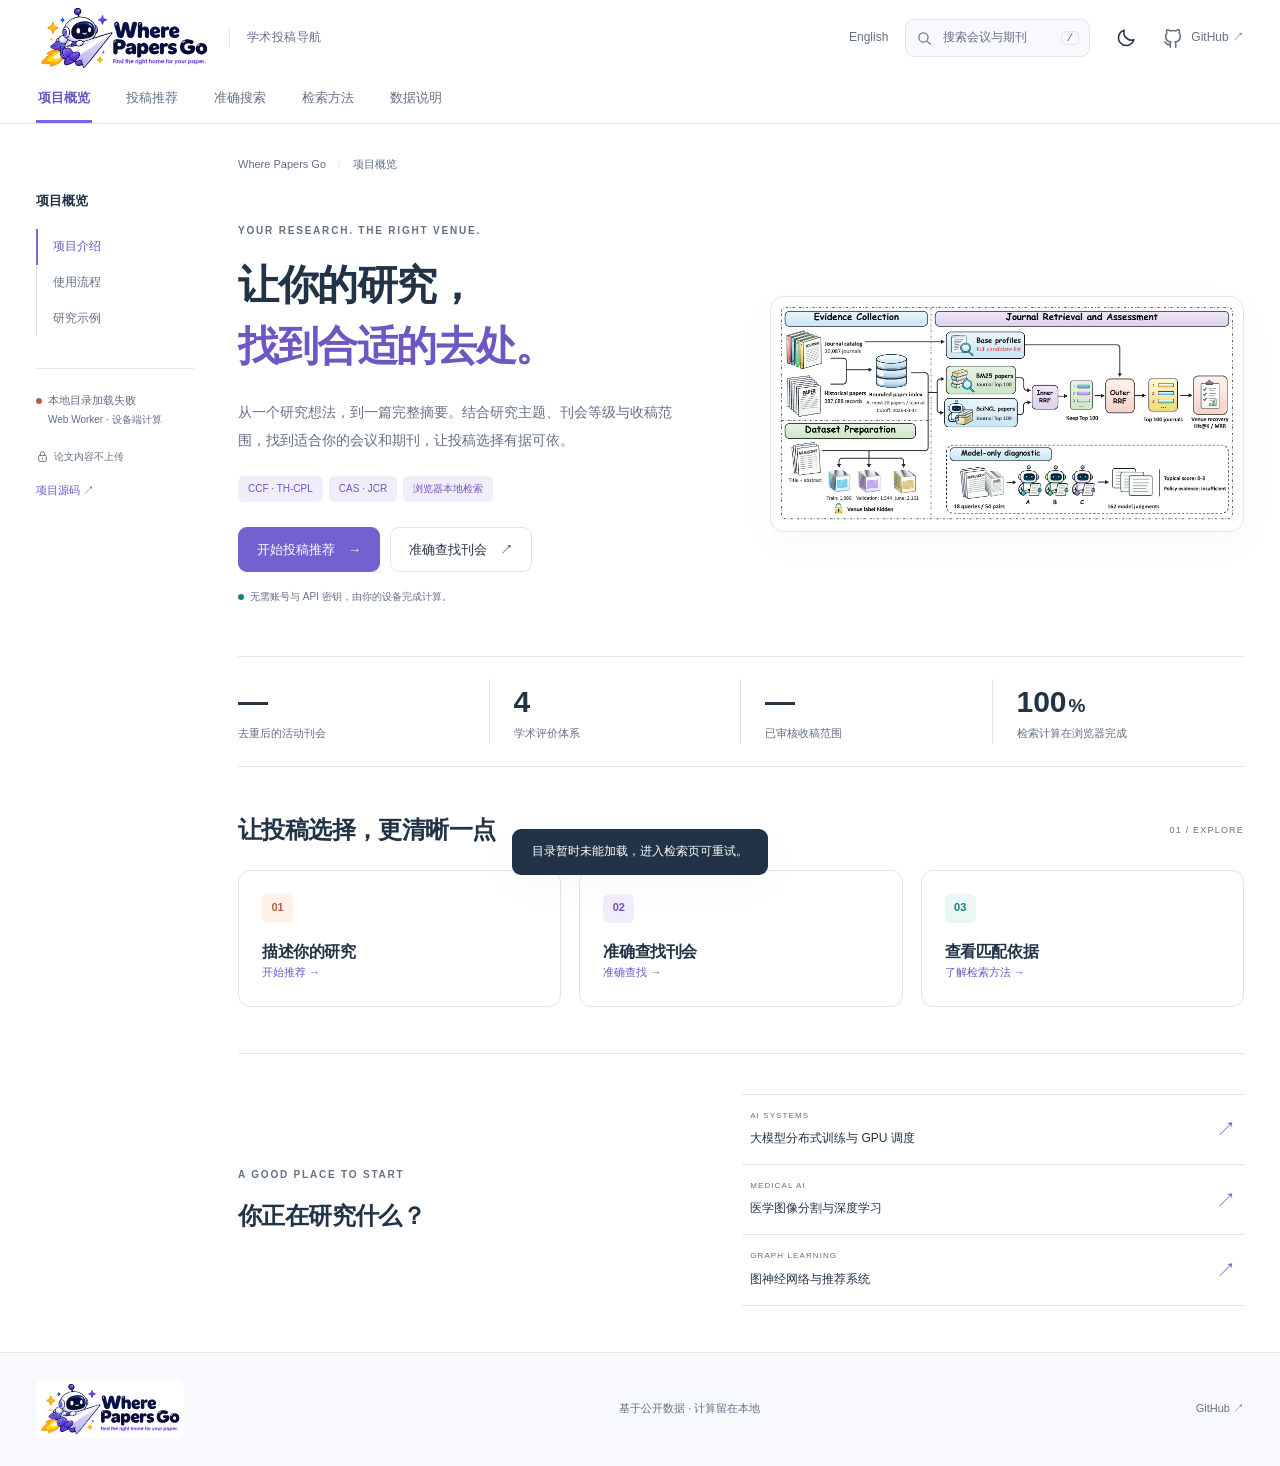
==== commit c4240dc3: "ui: replace the hero diagram with the paper overview figure" ====
--- a/website/index.html
+++ b/website/index.html
@@ -54,17 +54,9 @@
             <div class="actions"><a class="button primary" href="#recommend"><span data-en="Find my venue">开始投稿推荐</span> <span>→</span></a><a class="button" href="#catalog"><span data-en="Look up a venue">准确查找刊会</span> <span>↗</span></a></div>
             <p class="hero-footnote"><span class="tiny-dot"></span><span data-en="No account or API key. Your device does the work.">无需账号与 API 密钥，由你的设备完成计算。</span></p>
           </div>
-          <div class="discovery-visual" role="img" aria-label="论文主题经过范围筛选、词项检索、向量匹配和关键词图扩展，生成有范围依据的投稿推荐">
-            <div class="visual-heading"><span class="visual-mark">↗</span><div><strong data-en="From idea to destination">从研究主题，到投稿目标</strong><small>LOCAL VENUE DISCOVERY</small></div><span class="visual-badge">ON DEVICE</span></div>
-            <div class="paper-input"><span class="paper-icon"><svg viewBox="0 0 24 24"><path d="M6 3h8l4 4v14H6zM14 3v5h4M9 12h6m-6 4h4"/></svg></span><div><strong data-en="Your next paper">你的下一篇论文</strong><small data-en="Title · abstract · research idea">题目 · 摘要 · 研究想法</small></div><span class="input-caret"></span></div>
-            <div class="flow-line"></div>
-            <div class="filter-ribbon"><span data-en="Submission scope">投稿范围</span><b>CCF-A</b><b>TH-CPL-A</b><b>JCR-Q1</b></div>
-            <div class="flow-fork"><i></i><i></i><i></i></div>
-            <div class="signal-grid"><div class="coral-block"><span>⌕</span><strong data-en="Lexical recall">词项召回</strong><small>BM25</small></div><div class="purple-block"><span>◎</span><strong data-en="Vector matching">向量匹配</strong><small>TF-IDF</small></div><div class="teal-block"><span>⌘</span><strong data-en="Topic expansion">主题扩展</strong><small data-en="Keyword graph">关键词图</small></div></div>
-            <div class="flow-line"></div>
-            <div class="visual-result"><span class="result-check">✓</span><div><strong data-en="A shortlist with reasons">有范围依据的投稿清单</strong><small data-en="Matched terms · scope · exclusions · sources">匹配词项 · 收稿范围 · 排除方向 · 来源</small></div><span>↗</span></div>
-            <div class="visual-caption"><span class="tiny-dot"></span><span data-en="Computed in a Web Worker. Your text stays here.">Web Worker 本地计算，论文内容留在浏览器。</span></div>
-          </div>
+          <a class="paper-figure" href="assets/paper-overview.png" target="_blank" rel="noopener noreferrer" aria-label="查看论文总览图大图" title="点击查看大图">
+            <img src="assets/paper-overview.png" width="1800" height="859" alt="论文图 1：证据收集、期刊检索与评价总览" decoding="async">
+          </a>
         </section>
         <div class="stat-strip" aria-label="目录规模"><div><strong data-stat="venues">—</strong><span data-en="Unique active venues">去重后的活动刊会</span></div><div><strong>4</strong><span data-en="Ranking sources">学术评价体系</span></div><div><strong data-stat="reviewed">—</strong><span data-en="Reviewed scope records">已审核收稿范围</span></div><div><strong>100<span class="stat-unit">%</span></strong><span data-en="Search runs in your browser">检索计算在浏览器完成</span></div></div>
         <section class="section" id="journey">
@@ -79,7 +71,7 @@
         <form id="search-form" class="search-panel">
           <div class="field-heading"><label for="query" id="query-label">论文主题</label><span id="query-count">0 / 8,000</span></div>
           <textarea id="query" rows="4" maxlength="8000" placeholder="输入论文题目、摘要或关键词，中英文均可…" aria-describedby="local-search-note"></textarea>
-          <div class="suggestions"><span data-en="Try">试一试</span><button type="button" data-example="large language model distributed training GPU scheduling" data-en="AI systems">大模型训练</button><button type="button" data-example="medical image segmentation deep learning" data-en="Medical AI">医学影像</button><button type="button" data-example="graph neural network recommendation" data-en="Graph learning">图学习</button><button type="button" id="clear-query" data-en="Clear">清空</button></div>
+          <div class="suggestions"><button type="button" id="clear-query" data-en="Clear">清空</button></div>
           <details class="filter-panel" open><summary><span><svg viewBox="0 0 24 24" aria-hidden="true"><path d="M4 7h16M4 17h16M8 4v6m8 4v6"/></svg><strong data-en="Submission scope">投稿范围</strong></span><small data-en="Combine tiers with OR">多等级满足其一即可</small><span class="chevron">⌄</span></summary><div class="filter-body">
             <div class="rank-label"><label data-en="Target rankings">目标等级</label><button type="button" id="reset-filters" class="text-button" data-en="Reset filters ↺">重置筛选 ↺</button></div><div id="rank-filters" class="rank-filters"></div>
             <div class="filter-grid"><label><span data-en="Venue type">投稿类型</span><select id="record-type"><option value="all" data-en="Conferences & journals">会议与期刊</option><option value="conference" data-en="Conferences">会议</option><option value="journal" data-en="Journals">期刊</option></select></label><label><span data-en="Research area">研究分类</span><select id="area"><option value="" data-en="All areas">全部分类</option></select></label><label><span data-en="Results per page">每页数量</span><select id="page-size"><option value="10">10</option><option value="20" selected>20</option><option value="50">50</option></select></label></div>
--- a/website/assets/styles.css
+++ b/website/assets/styles.css
@@ -1,10 +1,10 @@
 :root{--bg:#fff;--surface:#fff;--soft:#f8f9fc;--text:#223347;--muted:#637086;--border:#e2e5ee;--primary:#7460cf;--blue:#6c57c3;--purple:#7b68d8;--coral:#b55e4c;--teal:#187f7d;--coral-tint:#fff0e9;--purple-tint:#f1edfb;--teal-tint:#eaf7f5;--shadow:0 12px 40px #28334d08;color-scheme:light}
 :root[data-theme=dark]{--bg:#131722;--surface:#1a1f2d;--soft:#202636;--text:#edf0f8;--muted:#abb5c8;--border:#343c50;--primary:#a994f2;--blue:#baa7ff;--purple:#b3a0f3;--coral:#f0aa98;--teal:#76cdc6;--coral-tint:#372a2b;--purple-tint:#2c2743;--teal-tint:#1d3538;--shadow:none;color-scheme:dark}
-*{box-sizing:border-box}html{scroll-behavior:smooth;scroll-padding-top:152px}body{margin:0;background:var(--bg);color:var(--text);font:15px/1.8 -apple-system,BlinkMacSystemFont,"Segoe UI","Noto Sans","Microsoft YaHei","PingFang SC",Arial,sans-serif;-webkit-font-smoothing:antialiased}a{color:var(--blue);text-decoration:none}a:hover{color:var(--teal)}button,input,select,textarea{font:inherit;color:inherit}button{cursor:pointer;background:none;border:0}button:disabled{cursor:default;opacity:.5}a,button,input,select,summary{touch-action:manipulation}:focus-visible{outline:3px solid var(--purple);outline-offset:4px}h1,h2,h3,p{margin:0}h1,h2,h3{line-height:1.45;letter-spacing:-.025em}h2{font-size:24px;font-weight:650}h3{font-size:17px}strong{font-weight:650}svg{width:22px;height:22px;fill:none;stroke:currentColor;stroke-width:1.7;stroke-linecap:round;stroke-linejoin:round;flex-shrink:0}img{max-width:100%}kbd{font:11px "SFMono-Regular",Consolas,monospace;padding:0 5px;border:1px solid var(--border);border-radius:4px}[hidden]{display:none!important}.skip-link{position:fixed;top:-100px;left:20px;padding:12px 20px;background:var(--surface);z-index:100}.skip-link:focus{top:12px}.site-header{position:sticky;top:0;z-index:30;background:var(--surface);border-bottom:1px solid var(--border)}.header-inner,.nav-inner{max-width:1392px;margin:auto;padding:0 36px}.header-inner{height:76px;display:flex;align-items:center;justify-content:space-between;gap:20px}.brand{display:flex;align-items:center;gap:10px;color:var(--text);font-size:21px;font-weight:700;letter-spacing:-.7px;white-space:nowrap}.brand:hover{color:var(--text)}.brand-logo{display:block;width:176px;height:auto;flex-shrink:0;padding:4px;border-radius:6px;background:#fff}.brand-divider{width:1px;height:20px;background:var(--border);margin:0 7px}.brand-caption{color:var(--muted);font-size:12px;font-weight:400;letter-spacing:.4px}.header-tools{display:flex;align-items:center;gap:17px}.language-toggle{font-size:12px;color:var(--muted);padding:8px 0}.icon-button{width:38px;height:38px;border-radius:9px;display:grid;place-items:center;color:inherit;flex-shrink:0}.icon-button:hover{background:var(--soft)}.quick-search{display:flex;align-items:center;gap:10px;min-width:185px;padding:7px 10px;border:1px solid var(--border);border-radius:9px;color:var(--muted);background:var(--soft);font-size:12px}.quick-search svg{width:17px;height:17px}.quick-search kbd{margin-left:auto}.github-link{display:flex;align-items:center;gap:7px;color:var(--muted);font-size:12px}.nav-inner{display:flex;gap:32px;height:47px}.nav-link{display:flex;align-items:center;padding:0 2px;border-bottom:3px solid transparent;color:var(--muted);font-size:13px;white-space:nowrap}.nav-link.active{border-color:var(--purple);color:var(--blue);font-weight:650}.sun{display:none}[data-theme=dark] .sun{display:block}[data-theme=dark] .moon{display:none}.page-layout{max-width:1392px;margin:auto;padding:0 36px;display:grid;grid-template-columns:158px minmax(0,1fr);gap:44px}.sidebar{position:sticky;top:155px;align-self:start;padding-top:34px;font-size:12px}.sidebar-title{font-size:13px;font-weight:650;margin-bottom:17px}.toc{display:flex;flex-direction:column;border-left:1px solid var(--border)}.toc a{padding:7px 0 7px 15px;margin-left:-1px;color:var(--muted);border-left:2px solid transparent}.toc a:first-child,.toc a:hover{border-left-color:var(--purple);color:var(--blue)}.sidebar-note{border-top:1px solid var(--border);padding-top:22px;margin-top:32px;color:var(--muted);font-size:11px}.sidebar-note small{display:block;font-size:10px;padding-left:12px}.status-dot,.tiny-dot{display:inline-block;width:6px;height:6px;border-radius:50%;background:var(--teal);margin-right:6px}.status-dot{background:var(--purple)}.status-dot.error{background:var(--coral)}.privacy-note{display:flex;gap:5px;align-items:center;font-size:10px;color:var(--muted);margin-top:19px}.privacy-note svg{width:13px;height:13px}.sidebar-source{display:block;margin-top:15px;font-size:11px}main{min-width:0;padding-top:31px}.breadcrumb{display:flex;gap:12px;font-size:11px;color:var(--muted)}.breadcrumb>span:first-child{color:var(--border)}.eyebrow{font-size:10px;font-weight:600;letter-spacing:1.8px;color:var(--muted);margin-bottom:15px}.hero{display:grid;grid-template-columns:1.04fr 1fr;gap:40px;align-items:center;padding:47px 0 50px}.hero h1{font-size:clamp(32px,3.2vw,46px);line-height:1.5;letter-spacing:-1.4px;font-weight:700}.accent{color:var(--blue)}.hero-lead{max-width:445px;color:var(--muted);font-size:14px;line-height:2;margin-top:20px}.hero-tags{display:flex;flex-wrap:wrap;gap:6px;margin-top:22px}.hero-tags span{padding:4px 10px;border-radius:6px;background:var(--purple-tint);color:var(--blue);font-size:10px}.actions{display:flex;gap:10px;flex-wrap:wrap;margin-top:25px;align-items:center}.button{display:inline-flex;align-items:center;justify-content:center;gap:13px;min-height:44px;padding:10px 18px;border:1px solid var(--border);border-radius:9px;background:var(--surface);color:var(--text);font-weight:550;font-size:13px;white-space:nowrap}.button:hover{border-color:var(--purple);color:var(--blue)}.button.primary{color:white;background:#7460cf;border-color:#7460cf}.button.primary:hover{background:#6550bc}.button.small{font-size:12px;min-height:38px;padding:6px 13px}.hero-footnote{font-size:10px;color:var(--muted);margin-top:16px}.discovery-visual{padding:23px;background:var(--soft);border:1px solid var(--border);border-radius:18px;box-shadow:var(--shadow)}.visual-heading{display:flex;align-items:center;gap:10px;margin-bottom:21px}.visual-heading strong{display:block;font-size:12px}.visual-heading small{display:block;font-size:8px;letter-spacing:1.2px;color:var(--muted);margin-top:1px}.visual-mark{display:grid;place-items:center;border-radius:9px;background:var(--purple-tint);color:var(--blue);width:34px;height:34px;font-size:23px}.visual-badge{font:8px monospace;letter-spacing:.8px;color:var(--teal);margin-left:auto}.paper-input{display:flex;gap:13px;align-items:center;background:var(--surface);border:1px solid var(--border);border-radius:11px;padding:15px}.paper-icon{color:var(--purple)}.paper-icon svg{width:29px;height:29px}.paper-input strong{display:block;font-size:13px}.paper-input small{display:block;font-size:10px;color:var(--muted)}.input-caret{width:2px;height:21px;background:var(--purple);margin-left:auto;opacity:.45}.flow-line{height:21px;width:1px;background:var(--border);margin:auto;position:relative}.flow-line:after{content:"";position:absolute;bottom:1px;left:-2px;width:5px;height:5px;border-right:1px solid var(--muted);border-bottom:1px solid var(--muted);transform:rotate(45deg)}.filter-ribbon{display:flex;gap:6px;align-items:center;justify-content:center;font-size:9px}.filter-ribbon>span{color:var(--muted);margin-right:3px}.filter-ribbon b{border:1px solid var(--border);font-size:9px;background:var(--surface);border-radius:4px;padding:1px 5px;font-weight:500}.flow-fork{height:25px;display:flex;justify-content:space-between;width:69%;margin:0 auto;position:relative;border-top:1px solid var(--border);top:12px}.flow-fork i{height:11px;width:1px;background:var(--border)}.signal-grid{display:grid;grid-template-columns:repeat(3,1fr);gap:9px}.signal-grid>div{text-align:center;border-radius:10px;padding:9px 4px}.signal-grid>div>span{font-size:23px;display:block;height:33px}.signal-grid strong{display:block;font-size:11px}.signal-grid small{display:block;font-size:9px;opacity:.85;margin-top:1px}.coral-block{background:var(--coral-tint);color:var(--coral)}.purple-block{background:var(--purple-tint);color:var(--blue)}.teal-block{background:var(--teal-tint);color:var(--teal)}.visual-result{background:var(--surface);border:1px solid var(--border);border-radius:10px;padding:12px;display:flex;gap:10px;align-items:center}.result-check{display:grid;place-items:center;width:27px;height:27px;background:var(--teal-tint);border-radius:50%;color:var(--teal);font-size:15px}.visual-result strong{display:block;font-size:12px}.visual-result small{display:block;font-size:9px;color:var(--muted)}.visual-result>span:last-child{margin-left:auto;color:var(--purple)}.visual-caption{text-align:center;margin-top:13px;color:var(--muted);font-size:9px}.stat-strip{display:grid;grid-template-columns:repeat(4,1fr);border-top:1px solid var(--border);border-bottom:1px solid var(--border);padding:22px 0}.stat-strip>div{padding:0 24px;border-right:1px solid var(--border)}.stat-strip>div:first-child{padding-left:0}.stat-strip>div:last-child{border:0}.stat-strip strong{display:block;font-size:30px;font-weight:600;line-height:1.5;font-variant-numeric:tabular-nums}.stat-strip span{display:block;font-size:11px;color:var(--muted)}.stat-strip .stat-unit{display:inline;font-size:19px;color:inherit;margin-left:2px}.section{margin:46px 0}.section-heading{display:flex;align-items:center;justify-content:space-between;gap:18px;margin-bottom:22px}.section-index{font-size:9px;letter-spacing:1.2px;color:var(--muted);white-space:nowrap}.task-grid{display:grid;grid-template-columns:repeat(3,1fr);gap:18px}.task-card{display:flex;flex-direction:column;align-items:flex-start;border:1px solid var(--border);border-radius:12px;padding:23px;color:var(--text);transition:transform .18s,border-color .18s}.task-card:hover{transform:translateY(-3px);border-color:var(--purple);color:var(--text)}.number-label{display:grid;place-items:center;width:31px;height:29px;border-radius:6px;font-size:11px;font-weight:600;margin-bottom:17px}.task-card h3{font-size:16px}.task-card p{font-size:12px;color:var(--muted);line-height:1.9;margin:10px 0 19px}.card-link{font-size:11px;color:var(--blue);margin-top:auto}.start-section{display:grid;grid-template-columns:1fr 1.1fr;gap:48px;align-items:center;border-top:1px solid var(--border);padding-top:40px}.start-section p{font-size:12px;color:var(--muted);margin-top:13px}.example-list{display:grid;gap:0}.example-list button{display:flex;text-align:left;align-items:center;justify-content:space-between;padding:14px 8px;border-bottom:1px solid var(--border)}.example-list button:first-child{border-top:1px solid var(--border)}.example-list button:hover{background:var(--soft)}.example-list small{font-size:8px;letter-spacing:1.1px;display:block;color:var(--muted)}.example-list strong{font-size:12px;font-weight:500}.example-list b{color:var(--purple);font-size:20px;font-weight:400}.page-note{display:flex;align-items:flex-start;gap:11px;padding:16px 18px;border-left:3px solid var(--purple);background:var(--soft);font-size:11px;line-height:1.9;color:var(--muted);margin-bottom:48px}.page-note>span{color:var(--purple);font-size:17px}.site-footer{background:var(--soft);border-top:1px solid var(--border);padding:27px 36px}.site-footer>div{max-width:1320px;margin:auto;display:flex;justify-content:space-between;align-items:center;gap:20px}.site-footer .brand-logo{width:148px}.site-footer p,.site-footer>div>a:last-child{font-size:11px;color:var(--muted)}.page-heading{padding:40px 0 28px}.page-heading h1{font-size:clamp(28px,3vw,38px);letter-spacing:-.8px}.page-heading p{font-size:13px;color:var(--muted);margin-top:15px;max-width:750px}.search-panel{border:1px solid var(--border);border-radius:14px;padding:24px;background:var(--surface);box-shadow:var(--shadow)}.field-heading{display:flex;justify-content:space-between;align-items:center;margin-bottom:11px;font-size:13px;font-weight:600}.field-heading>span{font-size:10px;color:var(--muted);font-weight:400}textarea{display:block;resize:vertical;min-height:115px;max-height:500px;width:100%;border:1px solid var(--border);border-radius:8px;background:var(--soft);padding:14px 16px;font-size:13px;line-height:1.9}textarea::placeholder{color:var(--muted);opacity:.8}.suggestions{display:flex;align-items:center;gap:8px;margin:12px 0 20px;flex-wrap:wrap;font-size:10px;color:var(--muted)}.suggestions button{padding:3px 9px;border:1px solid var(--border);border-radius:5px;color:var(--muted);font-size:10px}.suggestions button:hover{background:var(--purple-tint);color:var(--blue);border-color:var(--purple)}.suggestions #clear-query{margin-left:auto;border-color:transparent}.filter-panel{border-top:1px solid var(--border);border-bottom:1px solid var(--border)}.filter-panel summary{display:flex;align-items:center;gap:10px;cursor:pointer;list-style:none;padding:15px 0;font-size:12px}.filter-panel summary::-webkit-details-marker{display:none}.filter-panel summary>span:first-child{display:flex;align-items:center;gap:8px}.filter-panel summary svg{width:17px;height:17px}.filter-panel summary small{color:var(--muted);font-size:10px;margin-left:auto}.chevron{color:var(--muted)}.filter-panel[open] .chevron{transform:rotate(180deg)}.filter-body{padding:5px 0 18px}.rank-label{display:flex;align-items:center;justify-content:space-between;font-size:11px;margin-bottom:10px}.text-button{color:var(--blue);font-size:11px;padding:0 3px;min-height:28px}.rank-filters{display:flex;gap:6px;flex-wrap:wrap}.rank-chip{display:inline-flex;align-items:center;border:1px solid var(--border);padding:5px 10px;border-radius:6px;font-size:10px;color:var(--muted);gap:4px;cursor:pointer;position:relative}.rank-chip input{position:absolute;opacity:0;width:1px;height:1px}.rank-chip:has(input:checked){border-color:var(--purple);background:var(--purple-tint);color:var(--blue)}.rank-chip:has(input:focus-visible){outline:3px solid var(--purple);outline-offset:3px}.filter-grid{display:grid;grid-template-columns:1fr 1.5fr .65fr;gap:16px;margin-top:18px}.filter-grid>label>span{display:block;font-size:11px;margin-bottom:6px}select{max-width:100%;width:100%;padding:9px 28px 9px 11px;background:var(--surface);border:1px solid var(--border);border-radius:7px;font-size:12px;min-height:39px}.checkbox-label{display:flex;align-items:center;gap:7px;font-size:11px;color:var(--muted);margin-top:15px;cursor:pointer}.checkbox-label input{accent-color:var(--primary);width:14px;height:14px}.search-bottom{display:flex;justify-content:space-between;align-items:center;gap:15px;padding-top:20px}.search-bottom>span{display:flex;align-items:center;gap:6px;font-size:10px;color:var(--muted)}.search-bottom>span svg{width:14px;height:14px}.search-progress{display:flex;align-items:center;gap:10px;margin-top:16px;padding:12px 15px;background:var(--purple-tint);border-radius:8px;color:var(--blue);font-size:12px}.search-progress button{margin-left:auto}.spinner{border:2px solid var(--border);border-top-color:var(--primary);border-radius:50%;width:16px;height:16px;animation:spin .8s linear infinite}@keyframes spin{to{transform:rotate(360deg)}}.results-meta{font-size:11px;color:var(--muted);margin-top:7px}.results-note{border-left:3px solid var(--purple);padding:9px 13px;background:var(--soft);font-size:11px;color:var(--muted);margin-bottom:18px}.empty-state{text-align:center;border:1px dashed var(--border);border-radius:12px;padding:50px 25px;color:var(--muted)}.empty-symbol{font-size:38px;color:var(--purple);font-weight:300}.empty-state h3{font-size:16px;color:var(--text);margin:12px 0 8px}.empty-state p{font-size:12px;max-width:540px;margin:auto}.empty-state .button{margin-top:18px}.venue-card{display:grid;grid-template-columns:30px minmax(0,1fr);gap:14px;padding:22px 0;border-bottom:1px solid var(--border)}.venue-card:first-child{border-top:1px solid var(--border)}.venue-index{font-size:13px;color:var(--muted);font-variant-numeric:tabular-nums;padding-top:3px}.venue-card-top{display:flex;justify-content:space-between;gap:18px;align-items:flex-start}.venue-card h3{font-size:16px;line-height:1.6;overflow-wrap:anywhere}.venue-abbr{color:var(--blue);font-size:12px;margin-right:8px;font-weight:600}.match-score{font-size:22px;color:var(--blue);font-weight:600;line-height:1.3;white-space:nowrap;text-align:right;min-width:65px;font-variant-numeric:tabular-nums}.match-score small{font-size:9px;color:var(--muted);display:block;font-weight:400;margin-top:4px}.tags{display:flex;gap:5px;flex-wrap:wrap;margin-top:10px}.tag{font-size:9px;background:var(--soft);color:var(--muted);border:1px solid var(--border);padding:2px 7px;border-radius:4px}.tag.rank{background:var(--purple-tint);color:var(--blue);border-color:transparent}.tag.reviewed{background:var(--teal-tint);color:var(--teal);border-color:transparent}.venue-reason{color:var(--muted);font-size:12px;line-height:1.9;margin-top:12px}.venue-footer{display:flex;align-items:center;gap:14px;justify-content:space-between;margin-top:13px;font-size:10px}.venue-terms{color:var(--muted);min-width:0;overflow-wrap:anywhere}.detail-button{color:var(--blue);font-size:11px;white-space:nowrap;padding:5px 0;min-height:32px}.pagination{display:flex;justify-content:center;gap:18px;align-items:center;margin-top:25px;font-size:11px;color:var(--muted)}.method-steps article{display:flex;gap:22px;align-items:flex-start;padding:24px 0;border-bottom:1px solid var(--border)}.method-steps article:first-child{border-top:1px solid var(--border)}.method-steps article>span{display:grid;place-items:center;width:31px;height:31px;flex-shrink:0;background:var(--purple-tint);color:var(--blue);font-size:11px;border-radius:7px}.method-steps p{font-size:13px;line-height:2;color:var(--muted);margin:0}.table-wrap{border:1px solid var(--border);border-radius:10px;overflow:auto}table{border-collapse:collapse;width:100%;font-size:12px;text-align:left}th,td{padding:14px 17px;border-bottom:1px solid var(--border)}th{background:var(--soft);font-size:11px;font-weight:600}tr:last-child td{border-bottom:0}td{line-height:1.9}td:first-child{font-weight:550}.table-note{font-size:11px;color:var(--muted);margin-top:14px;line-height:1.9}.prose{font-size:13px;color:var(--muted);line-height:2.1;max-width:810px}.prose p+p{margin-top:15px}.next-page{border-top:1px solid var(--border);display:flex;justify-content:space-between;padding:23px 0;margin-bottom:30px;font-size:13px}.next-page>span{color:var(--muted)}dialog{width:min(700px,calc(100% - 32px));max-height:88dvh;border:1px solid var(--border);border-radius:16px;background:var(--surface);color:var(--text);padding:24px 28px;box-shadow:0 20px 100px #0002}dialog::backdrop{background:#10162970;backdrop-filter:blur(3px)}.dialog-top{display:flex;justify-content:space-between;align-items:center;margin-bottom:12px}.dialog-top .eyebrow{margin:0}.dialog-top button{font-size:25px}.dialog-bottom{display:flex;justify-content:flex-end;border-top:1px solid var(--border);padding-top:18px;margin-top:25px}#venue-title{font-size:24px;overflow-wrap:anywhere}.detail-section{margin-top:24px}.detail-section h3{font-size:13px;margin-bottom:9px}.detail-section p{font-size:12px;line-height:2;color:var(--muted);white-space:pre-line}.detail-section a{display:block;font-size:11px;overflow-wrap:anywhere;margin-top:6px}.detail-section .exclusions{padding:13px;background:var(--coral-tint);color:var(--coral);border-radius:8px}.signal-bars{display:grid;grid-template-columns:repeat(3,1fr);gap:15px}.signal-bar label{font-size:10px;color:var(--muted);display:block}.signal-bar progress{appearance:none;width:100%;height:5px;border:0;border-radius:9px;background:var(--soft)}.signal-bar progress::-webkit-progress-bar{background:var(--soft);border-radius:9px}.signal-bar progress::-webkit-progress-value{background:var(--purple);border-radius:9px}.signal-bar progress::-moz-progress-bar{background:var(--purple);border-radius:9px}.toast{position:fixed;bottom:25px;left:50%;transform:translateX(-50%);background:var(--text);color:var(--bg);border-radius:9px;padding:12px 20px;z-index:60;font-size:12px;max-width:90%;box-shadow:var(--shadow)}.no-script{position:fixed;bottom:0;left:0;right:0;background:var(--coral-tint);padding:15px;text-align:center;z-index:100;font-size:13px}
+*{box-sizing:border-box}html{scroll-behavior:smooth;scroll-padding-top:152px}body{margin:0;background:var(--bg);color:var(--text);font:15px/1.8 -apple-system,BlinkMacSystemFont,"Segoe UI","Noto Sans","Microsoft YaHei","PingFang SC",Arial,sans-serif;-webkit-font-smoothing:antialiased}a{color:var(--blue);text-decoration:none}a:hover{color:var(--teal)}button,input,select,textarea{font:inherit;color:inherit}button{cursor:pointer;background:none;border:0}button:disabled{cursor:default;opacity:.5}a,button,input,select,summary{touch-action:manipulation}:focus-visible{outline:3px solid var(--purple);outline-offset:4px}h1,h2,h3,p{margin:0}h1,h2,h3{line-height:1.45;letter-spacing:-.025em}h2{font-size:24px;font-weight:650}h3{font-size:17px}strong{font-weight:650}svg{width:22px;height:22px;fill:none;stroke:currentColor;stroke-width:1.7;stroke-linecap:round;stroke-linejoin:round;flex-shrink:0}img{max-width:100%}kbd{font:11px "SFMono-Regular",Consolas,monospace;padding:0 5px;border:1px solid var(--border);border-radius:4px}[hidden]{display:none!important}.skip-link{position:fixed;top:-100px;left:20px;padding:12px 20px;background:var(--surface);z-index:100}.skip-link:focus{top:12px}.site-header{position:sticky;top:0;z-index:30;background:var(--surface);border-bottom:1px solid var(--border)}.header-inner,.nav-inner{max-width:1392px;margin:auto;padding:0 36px}.header-inner{height:76px;display:flex;align-items:center;justify-content:space-between;gap:20px}.brand{display:flex;align-items:center;gap:10px;color:var(--text);font-size:21px;font-weight:700;letter-spacing:-.7px;white-space:nowrap}.brand:hover{color:var(--text)}.brand-logo{display:block;width:176px;height:auto;flex-shrink:0;padding:4px;border-radius:6px;background:#fff}.brand-divider{width:1px;height:20px;background:var(--border);margin:0 7px}.brand-caption{color:var(--muted);font-size:12px;font-weight:400;letter-spacing:.4px}.header-tools{display:flex;align-items:center;gap:17px}.language-toggle{font-size:12px;color:var(--muted);padding:8px 0}.icon-button{width:38px;height:38px;border-radius:9px;display:grid;place-items:center;color:inherit;flex-shrink:0}.icon-button:hover{background:var(--soft)}.quick-search{display:flex;align-items:center;gap:10px;min-width:185px;padding:7px 10px;border:1px solid var(--border);border-radius:9px;color:var(--muted);background:var(--soft);font-size:12px}.quick-search svg{width:17px;height:17px}.quick-search kbd{margin-left:auto}.github-link{display:flex;align-items:center;gap:7px;color:var(--muted);font-size:12px}.nav-inner{display:flex;gap:32px;height:47px}.nav-link{display:flex;align-items:center;padding:0 2px;border-bottom:3px solid transparent;color:var(--muted);font-size:13px;white-space:nowrap}.nav-link.active{border-color:var(--purple);color:var(--blue);font-weight:650}.sun{display:none}[data-theme=dark] .sun{display:block}[data-theme=dark] .moon{display:none}.page-layout{max-width:1392px;margin:auto;padding:0 36px;display:grid;grid-template-columns:158px minmax(0,1fr);gap:44px}.sidebar{position:sticky;top:155px;align-self:start;padding-top:34px;font-size:12px}.sidebar-title{font-size:13px;font-weight:650;margin-bottom:17px}.toc{display:flex;flex-direction:column;border-left:1px solid var(--border)}.toc a{padding:7px 0 7px 15px;margin-left:-1px;color:var(--muted);border-left:2px solid transparent}.toc a:first-child,.toc a:hover{border-left-color:var(--purple);color:var(--blue)}.sidebar-note{border-top:1px solid var(--border);padding-top:22px;margin-top:32px;color:var(--muted);font-size:11px}.sidebar-note small{display:block;font-size:10px;padding-left:12px}.status-dot,.tiny-dot{display:inline-block;width:6px;height:6px;border-radius:50%;background:var(--teal);margin-right:6px}.status-dot{background:var(--purple)}.status-dot.error{background:var(--coral)}.privacy-note{display:flex;gap:5px;align-items:center;font-size:10px;color:var(--muted);margin-top:19px}.privacy-note svg{width:13px;height:13px}.sidebar-source{display:block;margin-top:15px;font-size:11px}main{min-width:0;padding-top:31px}.breadcrumb{display:flex;gap:12px;font-size:11px;color:var(--muted)}.breadcrumb>span:first-child{color:var(--border)}.eyebrow{font-size:10px;font-weight:600;letter-spacing:1.8px;color:var(--muted);margin-bottom:15px}.hero{display:grid;grid-template-columns:1.04fr 1fr;gap:40px;align-items:center;padding:47px 0 50px}.hero h1{font-size:clamp(32px,3.2vw,46px);line-height:1.5;letter-spacing:-1.4px;font-weight:700}.accent{color:var(--blue)}.hero-lead{max-width:445px;color:var(--muted);font-size:14px;line-height:2;margin-top:20px}.hero-tags{display:flex;flex-wrap:wrap;gap:6px;margin-top:22px}.hero-tags span{padding:4px 10px;border-radius:6px;background:var(--purple-tint);color:var(--blue);font-size:10px}.actions{display:flex;gap:10px;flex-wrap:wrap;margin-top:25px;align-items:center}.button{display:inline-flex;align-items:center;justify-content:center;gap:13px;min-height:44px;padding:10px 18px;border:1px solid var(--border);border-radius:9px;background:var(--surface);color:var(--text);font-weight:550;font-size:13px;white-space:nowrap}.button:hover{border-color:var(--purple);color:var(--blue)}.button.primary{color:white;background:#7460cf;border-color:#7460cf}.button.primary:hover{background:#6550bc}.button.small{font-size:12px;min-height:38px;padding:6px 13px}.hero-footnote{font-size:10px;color:var(--muted);margin-top:16px}.paper-figure{display:block;min-width:0;padding:8px;background:#fff;border:1px solid var(--border);border-radius:14px;box-shadow:var(--shadow);cursor:zoom-in}.paper-figure img{display:block;width:100%;height:auto}.visual-heading{display:flex;align-items:center;gap:10px;margin-bottom:21px}.visual-heading strong{display:block;font-size:12px}.visual-heading small{display:block;font-size:8px;letter-spacing:1.2px;color:var(--muted);margin-top:1px}.visual-mark{display:grid;place-items:center;border-radius:9px;background:var(--purple-tint);color:var(--blue);width:34px;height:34px;font-size:23px}.visual-badge{font:8px monospace;letter-spacing:.8px;color:var(--teal);margin-left:auto}.paper-input{display:flex;gap:13px;align-items:center;background:var(--surface);border:1px solid var(--border);border-radius:11px;padding:15px}.paper-icon{color:var(--purple)}.paper-icon svg{width:29px;height:29px}.paper-input strong{display:block;font-size:13px}.paper-input small{display:block;font-size:10px;color:var(--muted)}.input-caret{width:2px;height:21px;background:var(--purple);margin-left:auto;opacity:.45}.flow-line{height:21px;width:1px;background:var(--border);margin:auto;position:relative}.flow-line:after{content:"";position:absolute;bottom:1px;left:-2px;width:5px;height:5px;border-right:1px solid var(--muted);border-bottom:1px solid var(--muted);transform:rotate(45deg)}.filter-ribbon{display:flex;gap:6px;align-items:center;justify-content:center;font-size:9px}.filter-ribbon>span{color:var(--muted);margin-right:3px}.filter-ribbon b{border:1px solid var(--border);font-size:9px;background:var(--surface);border-radius:4px;padding:1px 5px;font-weight:500}.flow-fork{height:25px;display:flex;justify-content:space-between;width:69%;margin:0 auto;position:relative;border-top:1px solid var(--border);top:12px}.flow-fork i{height:11px;width:1px;background:var(--border)}.signal-grid{display:grid;grid-template-columns:repeat(3,1fr);gap:9px}.signal-grid>div{text-align:center;border-radius:10px;padding:9px 4px}.signal-grid>div>span{font-size:23px;display:block;height:33px}.signal-grid strong{display:block;font-size:11px}.signal-grid small{display:block;font-size:9px;opacity:.85;margin-top:1px}.coral-block{background:var(--coral-tint);color:var(--coral)}.purple-block{background:var(--purple-tint);color:var(--blue)}.teal-block{background:var(--teal-tint);color:var(--teal)}.visual-result{background:var(--surface);border:1px solid var(--border);border-radius:10px;padding:12px;display:flex;gap:10px;align-items:center}.result-check{display:grid;place-items:center;width:27px;height:27px;background:var(--teal-tint);border-radius:50%;color:var(--teal);font-size:15px}.visual-result strong{display:block;font-size:12px}.visual-result small{display:block;font-size:9px;color:var(--muted)}.visual-result>span:last-child{margin-left:auto;color:var(--purple)}.visual-caption{text-align:center;margin-top:13px;color:var(--muted);font-size:9px}.stat-strip{display:grid;grid-template-columns:repeat(4,1fr);border-top:1px solid var(--border);border-bottom:1px solid var(--border);padding:22px 0}.stat-strip>div{padding:0 24px;border-right:1px solid var(--border)}.stat-strip>div:first-child{padding-left:0}.stat-strip>div:last-child{border:0}.stat-strip strong{display:block;font-size:30px;font-weight:600;line-height:1.5;font-variant-numeric:tabular-nums}.stat-strip span{display:block;font-size:11px;color:var(--muted)}.stat-strip .stat-unit{display:inline;font-size:19px;color:inherit;margin-left:2px}.section{margin:46px 0}.section-heading{display:flex;align-items:center;justify-content:space-between;gap:18px;margin-bottom:22px}.section-index{font-size:9px;letter-spacing:1.2px;color:var(--muted);white-space:nowrap}.task-grid{display:grid;grid-template-columns:repeat(3,1fr);gap:18px}.task-card{display:flex;flex-direction:column;align-items:flex-start;border:1px solid var(--border);border-radius:12px;padding:23px;color:var(--text);transition:transform .18s,border-color .18s}.task-card:hover{transform:translateY(-3px);border-color:var(--purple);color:var(--text)}.number-label{display:grid;place-items:center;width:31px;height:29px;border-radius:6px;font-size:11px;font-weight:600;margin-bottom:17px}.task-card h3{font-size:16px}.task-card p{font-size:12px;color:var(--muted);line-height:1.9;margin:10px 0 19px}.card-link{font-size:11px;color:var(--blue);margin-top:auto}.start-section{display:grid;grid-template-columns:1fr 1.1fr;gap:48px;align-items:center;border-top:1px solid var(--border);padding-top:40px}.start-section p{font-size:12px;color:var(--muted);margin-top:13px}.example-list{display:grid;gap:0}.example-list button{display:flex;text-align:left;align-items:center;justify-content:space-between;padding:14px 8px;border-bottom:1px solid var(--border)}.example-list button:first-child{border-top:1px solid var(--border)}.example-list button:hover{background:var(--soft)}.example-list small{font-size:8px;letter-spacing:1.1px;display:block;color:var(--muted)}.example-list strong{font-size:12px;font-weight:500}.example-list b{color:var(--purple);font-size:20px;font-weight:400}.page-note{display:flex;align-items:flex-start;gap:11px;padding:16px 18px;border-left:3px solid var(--purple);background:var(--soft);font-size:11px;line-height:1.9;color:var(--muted);margin-bottom:48px}.page-note>span{color:var(--purple);font-size:17px}.site-footer{background:var(--soft);border-top:1px solid var(--border);padding:27px 36px}.site-footer>div{max-width:1320px;margin:auto;display:flex;justify-content:space-between;align-items:center;gap:20px}.site-footer .brand-logo{width:148px}.site-footer p,.site-footer>div>a:last-child{font-size:11px;color:var(--muted)}.page-heading{padding:40px 0 28px}.page-heading h1{font-size:clamp(28px,3vw,38px);letter-spacing:-.8px}.page-heading p{font-size:13px;color:var(--muted);margin-top:15px;max-width:750px}.search-panel{border:1px solid var(--border);border-radius:14px;padding:24px;background:var(--surface);box-shadow:var(--shadow)}.field-heading{display:flex;justify-content:space-between;align-items:center;margin-bottom:11px;font-size:13px;font-weight:600}.field-heading>span{font-size:10px;color:var(--muted);font-weight:400}textarea{display:block;resize:vertical;min-height:115px;max-height:500px;width:100%;border:1px solid var(--border);border-radius:8px;background:var(--soft);padding:14px 16px;font-size:13px;line-height:1.9}textarea::placeholder{color:var(--muted);opacity:.8}.suggestions{display:flex;align-items:center;gap:8px;margin:12px 0 20px;flex-wrap:wrap;font-size:10px;color:var(--muted)}.suggestions button{padding:3px 9px;border:1px solid var(--border);border-radius:5px;color:var(--muted);font-size:10px}.suggestions button:hover{background:var(--purple-tint);color:var(--blue);border-color:var(--purple)}.suggestions #clear-query{margin-left:auto;border-color:transparent}.filter-panel{border-top:1px solid var(--border);border-bottom:1px solid var(--border)}.filter-panel summary{display:flex;align-items:center;gap:10px;cursor:pointer;list-style:none;padding:15px 0;font-size:12px}.filter-panel summary::-webkit-details-marker{display:none}.filter-panel summary>span:first-child{display:flex;align-items:center;gap:8px}.filter-panel summary svg{width:17px;height:17px}.filter-panel summary small{color:var(--muted);font-size:10px;margin-left:auto}.chevron{color:var(--muted)}.filter-panel[open] .chevron{transform:rotate(180deg)}.filter-body{padding:5px 0 18px}.rank-label{display:flex;align-items:center;justify-content:space-between;font-size:11px;margin-bottom:10px}.text-button{color:var(--blue);font-size:11px;padding:0 3px;min-height:28px}.rank-filters{display:flex;gap:6px;flex-wrap:wrap}.rank-chip{display:inline-flex;align-items:center;border:1px solid var(--border);padding:5px 10px;border-radius:6px;font-size:10px;color:var(--muted);gap:4px;cursor:pointer;position:relative}.rank-chip input{position:absolute;opacity:0;width:1px;height:1px}.rank-chip:has(input:checked){border-color:var(--purple);background:var(--purple-tint);color:var(--blue)}.rank-chip:has(input:focus-visible){outline:3px solid var(--purple);outline-offset:3px}.filter-grid{display:grid;grid-template-columns:1fr 1.5fr .65fr;gap:16px;margin-top:18px}.filter-grid>label>span{display:block;font-size:11px;margin-bottom:6px}select{max-width:100%;width:100%;padding:9px 28px 9px 11px;background:var(--surface);border:1px solid var(--border);border-radius:7px;font-size:12px;min-height:39px}.checkbox-label{display:flex;align-items:center;gap:7px;font-size:11px;color:var(--muted);margin-top:15px;cursor:pointer}.checkbox-label input{accent-color:var(--primary);width:14px;height:14px}.search-bottom{display:flex;justify-content:space-between;align-items:center;gap:15px;padding-top:20px}.search-bottom>span{display:flex;align-items:center;gap:6px;font-size:10px;color:var(--muted)}.search-bottom>span svg{width:14px;height:14px}.search-progress{display:flex;align-items:center;gap:10px;margin-top:16px;padding:12px 15px;background:var(--purple-tint);border-radius:8px;color:var(--blue);font-size:12px}.search-progress button{margin-left:auto}.spinner{border:2px solid var(--border);border-top-color:var(--primary);border-radius:50%;width:16px;height:16px;animation:spin .8s linear infinite}@keyframes spin{to{transform:rotate(360deg)}}.results-meta{font-size:11px;color:var(--muted);margin-top:7px}.results-note{border-left:3px solid var(--purple);padding:9px 13px;background:var(--soft);font-size:11px;color:var(--muted);margin-bottom:18px}.empty-state{text-align:center;border:1px dashed var(--border);border-radius:12px;padding:50px 25px;color:var(--muted)}.empty-symbol{font-size:38px;color:var(--purple);font-weight:300}.empty-state h3{font-size:16px;color:var(--text);margin:12px 0 8px}.empty-state p{font-size:12px;max-width:540px;margin:auto}.empty-state .button{margin-top:18px}.venue-card{display:grid;grid-template-columns:30px minmax(0,1fr);gap:14px;padding:22px 0;border-bottom:1px solid var(--border)}.venue-card:first-child{border-top:1px solid var(--border)}.venue-index{font-size:13px;color:var(--muted);font-variant-numeric:tabular-nums;padding-top:3px}.venue-card-top{display:flex;justify-content:space-between;gap:18px;align-items:flex-start}.venue-card h3{font-size:16px;line-height:1.6;overflow-wrap:anywhere}.venue-abbr{color:var(--blue);font-size:12px;margin-right:8px;font-weight:600}.match-score{font-size:22px;color:var(--blue);font-weight:600;line-height:1.3;white-space:nowrap;text-align:right;min-width:65px;font-variant-numeric:tabular-nums}.match-score small{font-size:9px;color:var(--muted);display:block;font-weight:400;margin-top:4px}.tags{display:flex;gap:5px;flex-wrap:wrap;margin-top:10px}.tag{font-size:9px;background:var(--soft);color:var(--muted);border:1px solid var(--border);padding:2px 7px;border-radius:4px}.tag.rank{background:var(--purple-tint);color:var(--blue);border-color:transparent}.tag.reviewed{background:var(--teal-tint);color:var(--teal);border-color:transparent}.venue-reason{color:var(--muted);font-size:12px;line-height:1.9;margin-top:12px}.venue-footer{display:flex;align-items:center;gap:14px;justify-content:space-between;margin-top:13px;font-size:10px}.venue-terms{color:var(--muted);min-width:0;overflow-wrap:anywhere}.detail-button{color:var(--blue);font-size:11px;white-space:nowrap;padding:5px 0;min-height:32px}.pagination{display:flex;justify-content:center;gap:18px;align-items:center;margin-top:25px;font-size:11px;color:var(--muted)}.method-steps article{display:flex;gap:22px;align-items:flex-start;padding:24px 0;border-bottom:1px solid var(--border)}.method-steps article:first-child{border-top:1px solid var(--border)}.method-steps article>span{display:grid;place-items:center;width:31px;height:31px;flex-shrink:0;background:var(--purple-tint);color:var(--blue);font-size:11px;border-radius:7px}.method-steps p{font-size:13px;line-height:2;color:var(--muted);margin:0}.table-wrap{border:1px solid var(--border);border-radius:10px;overflow:auto}table{border-collapse:collapse;width:100%;font-size:12px;text-align:left}th,td{padding:14px 17px;border-bottom:1px solid var(--border)}th{background:var(--soft);font-size:11px;font-weight:600}tr:last-child td{border-bottom:0}td{line-height:1.9}td:first-child{font-weight:550}.table-note{font-size:11px;color:var(--muted);margin-top:14px;line-height:1.9}.prose{font-size:13px;color:var(--muted);line-height:2.1;max-width:810px}.prose p+p{margin-top:15px}.next-page{border-top:1px solid var(--border);display:flex;justify-content:space-between;padding:23px 0;margin-bottom:30px;font-size:13px}.next-page>span{color:var(--muted)}dialog{width:min(700px,calc(100% - 32px));max-height:88dvh;border:1px solid var(--border);border-radius:16px;background:var(--surface);color:var(--text);padding:24px 28px;box-shadow:0 20px 100px #0002}dialog::backdrop{background:#10162970;backdrop-filter:blur(3px)}.dialog-top{display:flex;justify-content:space-between;align-items:center;margin-bottom:12px}.dialog-top .eyebrow{margin:0}.dialog-top button{font-size:25px}.dialog-bottom{display:flex;justify-content:flex-end;border-top:1px solid var(--border);padding-top:18px;margin-top:25px}#venue-title{font-size:24px;overflow-wrap:anywhere}.detail-section{margin-top:24px}.detail-section h3{font-size:13px;margin-bottom:9px}.detail-section p{font-size:12px;line-height:2;color:var(--muted);white-space:pre-line}.detail-section a{display:block;font-size:11px;overflow-wrap:anywhere;margin-top:6px}.detail-section .exclusions{padding:13px;background:var(--coral-tint);color:var(--coral);border-radius:8px}.signal-bars{display:grid;grid-template-columns:repeat(3,1fr);gap:15px}.signal-bar label{font-size:10px;color:var(--muted);display:block}.signal-bar progress{appearance:none;width:100%;height:5px;border:0;border-radius:9px;background:var(--soft)}.signal-bar progress::-webkit-progress-bar{background:var(--soft);border-radius:9px}.signal-bar progress::-webkit-progress-value{background:var(--purple);border-radius:9px}.signal-bar progress::-moz-progress-bar{background:var(--purple);border-radius:9px}.toast{position:fixed;bottom:25px;left:50%;transform:translateX(-50%);background:var(--text);color:var(--bg);border-radius:9px;padding:12px 20px;z-index:60;font-size:12px;max-width:90%;box-shadow:var(--shadow)}.no-script{position:fixed;bottom:0;left:0;right:0;background:var(--coral-tint);padding:15px;text-align:center;z-index:100;font-size:13px}
 @media(min-width:1500px){.hero h1{font-size:47px}.hero{padding-top:55px;padding-bottom:58px}}
-@media(max-width:1150px){.header-inner,.nav-inner,.page-layout{padding-left:28px;padding-right:28px}.page-layout{gap:28px;grid-template-columns:135px minmax(0,1fr)}.brand-caption,.brand-divider{display:none}.hero{gap:24px}.hero h1{font-size:35px}.discovery-visual{padding:17px}.visual-badge{display:none}.visual-caption{font-size:8px}.task-card{padding:18px}.hero-footnote{font-size:9px}.filter-ribbon{gap:4px}}
+@media(max-width:1150px){.header-inner,.nav-inner,.page-layout{padding-left:28px;padding-right:28px}.page-layout{gap:28px;grid-template-columns:135px minmax(0,1fr)}.brand-caption,.brand-divider{display:none}.hero{gap:24px}.hero h1{font-size:35px}.visual-badge{display:none}.visual-caption{font-size:8px}.task-card{padding:18px}.hero-footnote{font-size:9px}.filter-ribbon{gap:4px}}
 @media(max-width:900px){.page-layout{display:block;max-width:820px}.sidebar{display:none}.hero{gap:30px}.header-tools{gap:12px}.quick-search{min-width:0}.quick-search span{display:none}.quick-search kbd{display:none}.github-link span{display:none}.hero h1{font-size:36px}.header-inner,.nav-inner{max-width:820px}.header-inner{height:68px}.brand-logo{width:160px}.nav-inner{gap:27px}.hero-lead{font-size:13px}.visual-heading strong{font-size:11px}.visual-result small{font-size:8px}.hero{padding-top:35px}.stat-strip>div{padding:0 18px}.task-card h3{font-size:15px}.task-card p{font-size:11px}.task-grid{gap:12px}.start-section{gap:30px}}
-@media(max-width:640px){html{scroll-padding-top:130px}.header-inner,.nav-inner,.page-layout{padding-left:20px;padding-right:20px}.header-inner{height:64px;gap:8px}.brand{font-size:17px;gap:8px}.brand-logo{width:143px}.header-tools{gap:8px}.language-toggle{font-size:11px}.quick-search,.github-link{display:none}.icon-button{width:34px;height:36px}.nav-inner{gap:25px;height:45px;overflow-x:auto;scrollbar-width:none}.nav-link{font-size:12px}.hero{grid-template-columns:1fr;padding:30px 0;gap:29px}.hero h1{font-size:39px;line-height:1.4}.hero-lead{font-size:13px;max-width:100%}.hero-tags{margin-top:18px}.hero-footnote{font-size:10px}.discovery-visual{padding:21px;max-width:100%}.visual-badge{display:block}.visual-heading strong{font-size:12px}.visual-caption{font-size:9px}.visual-result small{font-size:9px}.filter-ribbon{gap:7px}.signal-grid>div{padding:11px 5px}.stat-strip{grid-template-columns:1fr 1fr;gap:20px 0;padding:20px 0}.stat-strip>div:nth-child(3){padding-left:0}.stat-strip>div:nth-child(2){border-right:0}.stat-strip strong{font-size:28px}.stat-strip span{font-size:10px}.section{margin:33px 0}.section-heading h2{font-size:21px}.section-index{font-size:8px;letter-spacing:.5px}.task-grid{grid-template-columns:1fr;gap:12px}.task-card{padding:19px 20px;display:grid;grid-template-columns:32px 1fr;gap:0 14px}.task-card .number-label{grid-row:1/4;margin:0}.task-card p{font-size:12px;margin:7px 0 12px}.task-card h3{font-size:16px}.task-card .card-link{grid-column:2}.start-section{grid-template-columns:1fr;gap:20px;padding-top:28px}.start-section h2{font-size:22px}.example-list strong{font-size:13px}.page-note{margin-bottom:30px}.site-footer{padding:24px 20px}.site-footer>div{flex-wrap:wrap;gap:12px}.site-footer p{font-size:10px;order:3;flex-basis:100%}.page-heading{padding:29px 0 23px}.page-heading h1{font-size:29px}.page-heading p{font-size:12px}.search-panel{padding:17px}.filter-grid{grid-template-columns:1fr 1fr;gap:12px}.filter-grid>label:nth-child(2){grid-column:1/3;grid-row:2}.filter-panel summary small{font-size:9px}.rank-chip{padding:6px 9px;font-size:10px}.search-bottom{flex-wrap:wrap;gap:14px}.search-bottom .button{width:100%;justify-content:space-between}.search-bottom>span{font-size:10px}.venue-card{grid-template-columns:23px minmax(0,1fr);gap:8px;padding:20px 0}.venue-card h3{font-size:14px}.venue-card-top{gap:10px}.match-score{font-size:19px;min-width:45px}.match-score small{font-size:8px}.venue-reason{font-size:11px}.venue-footer{align-items:flex-start;gap:10px}.results-section .section-heading h2{font-size:20px}.results-meta{font-size:10px}.results-section .button.small{font-size:10px;padding:6px 10px}.empty-state{padding:36px 18px}.pagination{gap:11px}.pagination .button{font-size:10px}.method-steps article{gap:15px}.method-steps p{font-size:12px}.table-wrap table{min-width:540px}#source-table{font-size:11px}.prose{font-size:12px}.table-note{font-size:10px}dialog{padding:20px}#venue-title{font-size:21px}.signal-bars{gap:10px}.signal-bar label{font-size:9px}.breadcrumb{font-size:10px}.page-layout main{padding-top:22px}.eyebrow{font-size:9px}.button{min-height:44px}.suggestions button{min-height:32px}.detail-button{min-height:44px}.language-toggle{min-height:44px}}
+@media(max-width:640px){html{scroll-padding-top:130px}.header-inner,.nav-inner,.page-layout{padding-left:20px;padding-right:20px}.header-inner{height:64px;gap:8px}.brand{font-size:17px;gap:8px}.brand-logo{width:143px}.header-tools{gap:8px}.language-toggle{font-size:11px}.quick-search,.github-link{display:none}.icon-button{width:34px;height:36px}.nav-inner{gap:25px;height:45px;overflow-x:auto;scrollbar-width:none}.nav-link{font-size:12px}.hero{grid-template-columns:1fr;padding:30px 0;gap:29px}.hero h1{font-size:39px;line-height:1.4}.hero-lead{font-size:13px;max-width:100%}.hero-tags{margin-top:18px}.hero-footnote{font-size:10px}.visual-badge{display:block}.visual-heading strong{font-size:12px}.visual-caption{font-size:9px}.visual-result small{font-size:9px}.filter-ribbon{gap:7px}.signal-grid>div{padding:11px 5px}.stat-strip{grid-template-columns:1fr 1fr;gap:20px 0;padding:20px 0}.stat-strip>div:nth-child(3){padding-left:0}.stat-strip>div:nth-child(2){border-right:0}.stat-strip strong{font-size:28px}.stat-strip span{font-size:10px}.section{margin:33px 0}.section-heading h2{font-size:21px}.section-index{font-size:8px;letter-spacing:.5px}.task-grid{grid-template-columns:1fr;gap:12px}.task-card{padding:19px 20px;display:grid;grid-template-columns:32px 1fr;gap:0 14px}.task-card .number-label{grid-row:1/4;margin:0}.task-card p{font-size:12px;margin:7px 0 12px}.task-card h3{font-size:16px}.task-card .card-link{grid-column:2}.start-section{grid-template-columns:1fr;gap:20px;padding-top:28px}.start-section h2{font-size:22px}.example-list strong{font-size:13px}.page-note{margin-bottom:30px}.site-footer{padding:24px 20px}.site-footer>div{flex-wrap:wrap;gap:12px}.site-footer p{font-size:10px;order:3;flex-basis:100%}.page-heading{padding:29px 0 23px}.page-heading h1{font-size:29px}.page-heading p{font-size:12px}.search-panel{padding:17px}.filter-grid{grid-template-columns:1fr 1fr;gap:12px}.filter-grid>label:nth-child(2){grid-column:1/3;grid-row:2}.filter-panel summary small{font-size:9px}.rank-chip{padding:6px 9px;font-size:10px}.search-bottom{flex-wrap:wrap;gap:14px}.search-bottom .button{width:100%;justify-content:space-between}.search-bottom>span{font-size:10px}.venue-card{grid-template-columns:23px minmax(0,1fr);gap:8px;padding:20px 0}.venue-card h3{font-size:14px}.venue-card-top{gap:10px}.match-score{font-size:19px;min-width:45px}.match-score small{font-size:8px}.venue-reason{font-size:11px}.venue-footer{align-items:flex-start;gap:10px}.results-section .section-heading h2{font-size:20px}.results-meta{font-size:10px}.results-section .button.small{font-size:10px;padding:6px 10px}.empty-state{padding:36px 18px}.pagination{gap:11px}.pagination .button{font-size:10px}.method-steps article{gap:15px}.method-steps p{font-size:12px}.table-wrap table{min-width:540px}#source-table{font-size:11px}.prose{font-size:12px}.table-note{font-size:10px}dialog{padding:20px}#venue-title{font-size:21px}.signal-bars{gap:10px}.signal-bar label{font-size:9px}.breadcrumb{font-size:10px}.page-layout main{padding-top:22px}.eyebrow{font-size:9px}.button{min-height:44px}.suggestions button{min-height:32px}.detail-button{min-height:44px}.language-toggle{min-height:44px}}
 @media(prefers-reduced-motion:reduce){html{scroll-behavior:auto}*,*:before,*:after{animation:none!important;transition:none!important}}
 
 /* Literal venue lookup: compact controls and a fact table. */
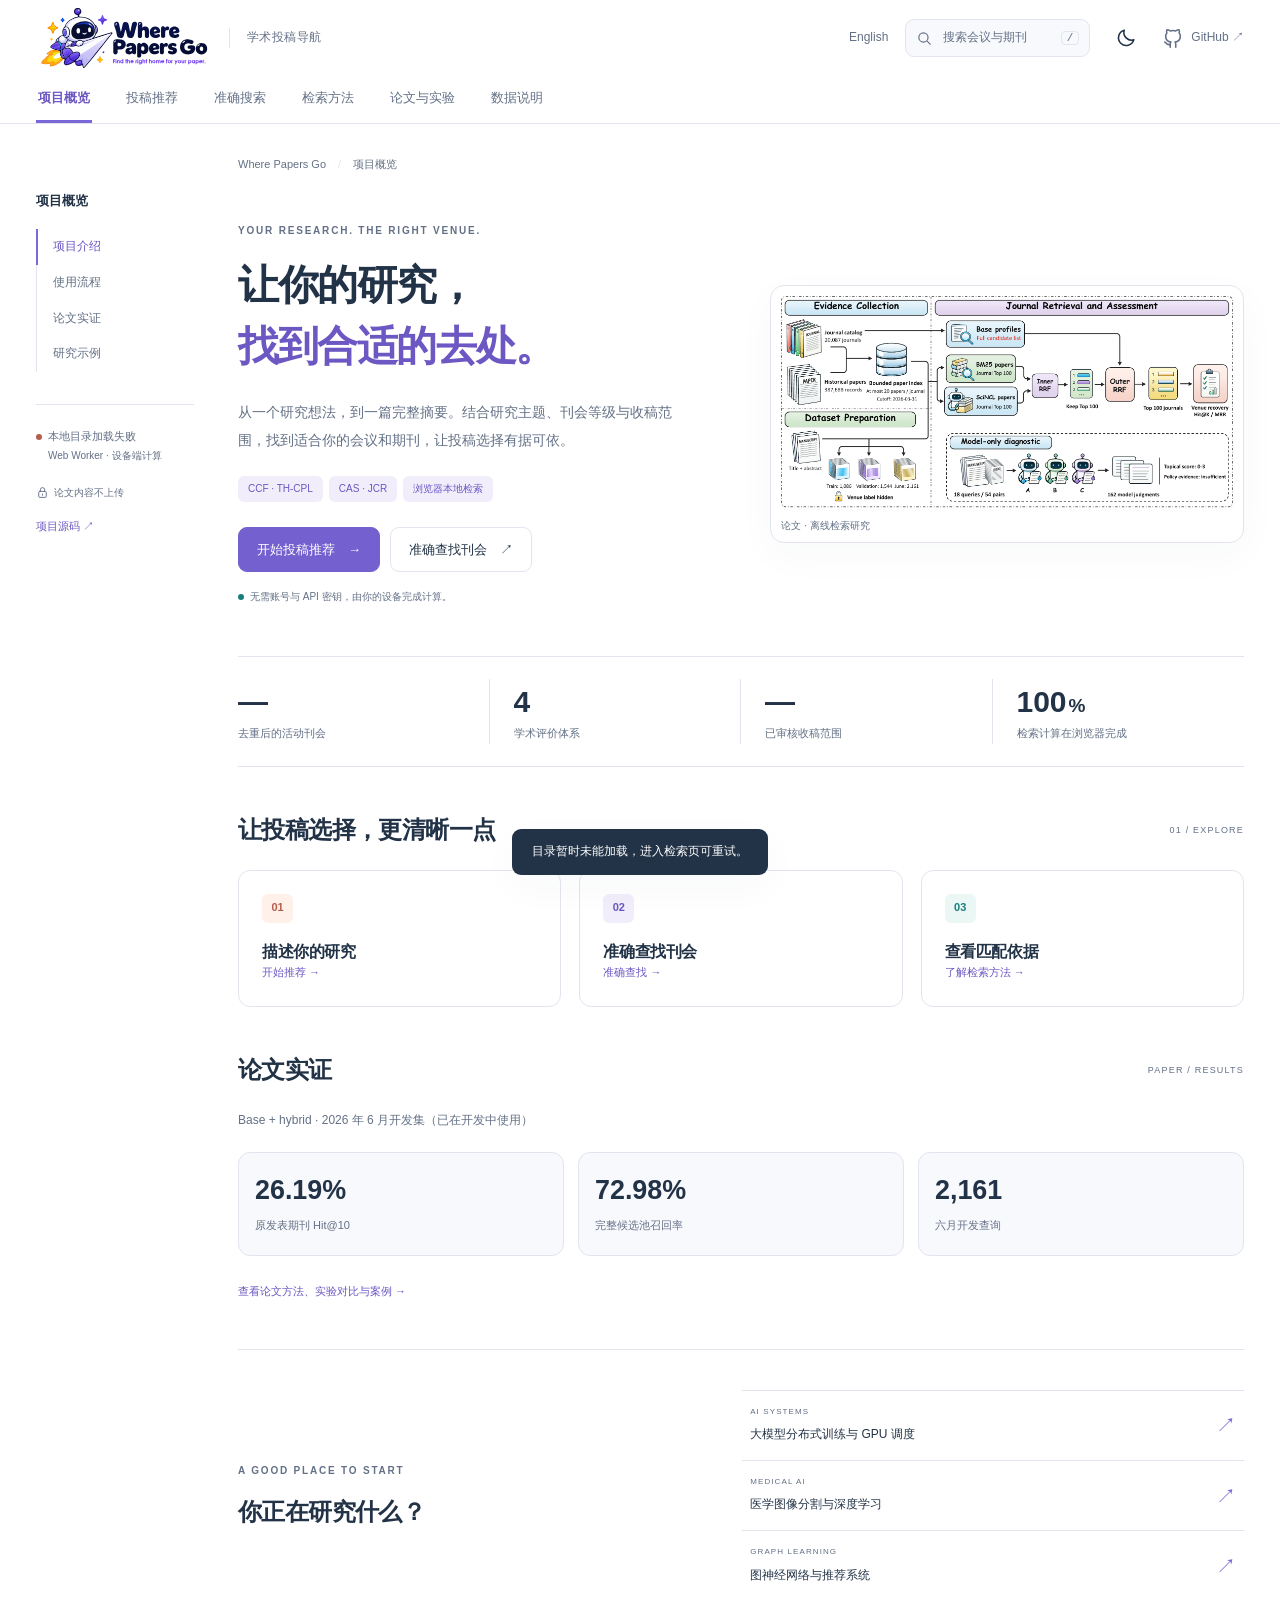
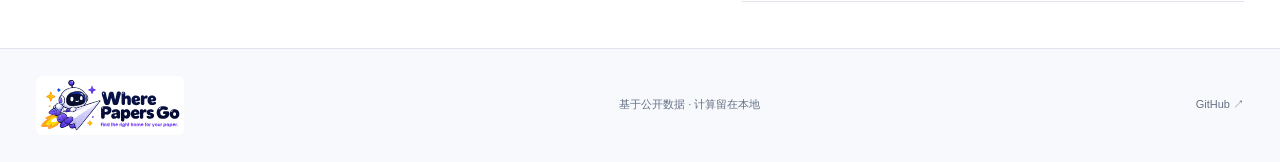
==== commit 7cb9cba5: "docs: bring paper figures and results to the website and READMEs" ====
--- a/website/index.html
+++ b/website/index.html
@@ -29,6 +29,7 @@
         <a href="#recommend" class="nav-link" data-en="Find a venue">投稿推荐</a>
         <a href="#catalog" class="nav-link" data-en="Exact lookup">准确搜索</a>
         <a href="#method" class="nav-link" data-en="Retrieval methods">检索方法</a>
+        <a href="#research" class="nav-link" data-en="Paper &amp; results">论文与实验</a>
         <a href="#data" class="nav-link" data-en="Data & sources">数据说明</a>
       </div>
     </nav>
@@ -56,12 +57,19 @@
           </div>
           <a class="paper-figure" href="assets/paper-overview.png" target="_blank" rel="noopener noreferrer" aria-label="查看论文总览图大图" title="点击查看大图">
             <img src="assets/paper-overview.png" width="1800" height="859" alt="论文图 1：证据收集、期刊检索与评价总览" decoding="async">
+            <span class="paper-figure-label" data-en="Paper · Offline retrieval study">论文 · 离线检索研究</span>
           </a>
         </section>
         <div class="stat-strip" aria-label="目录规模"><div><strong data-stat="venues">—</strong><span data-en="Unique active venues">去重后的活动刊会</span></div><div><strong>4</strong><span data-en="Ranking sources">学术评价体系</span></div><div><strong data-stat="reviewed">—</strong><span data-en="Reviewed scope records">已审核收稿范围</span></div><div><strong>100<span class="stat-unit">%</span></strong><span data-en="Search runs in your browser">检索计算在浏览器完成</span></div></div>
         <section class="section" id="journey">
           <div class="section-heading"><h2 data-en="A clearer path to submission">让投稿选择，更清晰一点</h2><span class="section-index">01 / EXPLORE</span></div>
           <div class="task-grid"><a class="task-card" href="#recommend"><span class="number-label coral-block">01</span><h3 data-en="Start with your research">描述你的研究</h3><span class="card-link" data-en="Find a venue →">开始推荐 →</span></a><a class="task-card" href="#catalog"><span class="number-label purple-block">02</span><h3 data-en="Look up a known venue">准确查找刊会</h3><span class="card-link" data-en="Look up a venue →">准确查找 →</span></a><a class="task-card" href="#method"><span class="number-label teal-block">03</span><h3 data-en="Understand the fit">查看匹配依据</h3><span class="card-link" data-en="Explore the method →">了解检索方法 →</span></a></div>
+        </section>
+        <section class="section paper-highlight" id="paper-highlights">
+          <div class="section-heading"><h2 data-en="From the paper">论文实证</h2><span class="section-index">PAPER / RESULTS</span></div>
+          <p class="research-context" data-en="Base + hybrid · June 2026 development cohort, exposed during development">Base + hybrid · 2026 年 6 月开发集（已在开发中使用）</p>
+          <div class="research-metrics"><div><strong>26.19%</strong><span data-en="Publication-venue Hit@10">原发表期刊 Hit@10</span></div><div><strong>72.98%</strong><span data-en="Full-pool recall">完整候选池召回率</span></div><div><strong>2,161</strong><span data-en="June development queries">六月开发查询</span></div></div>
+          <a class="card-link" href="#research" data-en="Explore the paper, comparisons and cases →">查看论文方法、实验对比与案例 →</a>
         </section>
         <section class="section start-section" id="examples"><div><div class="eyebrow">A GOOD PLACE TO START</div><h2 data-en="What are you working on?">你正在研究什么？</h2></div><div class="example-list"><button type="button" data-example="large language model distributed training GPU scheduling"><span><small>AI SYSTEMS</small><strong data-en="Distributed training & GPU scheduling">大模型分布式训练与 GPU 调度</strong></span><b>↗</b></button><button type="button" data-example="medical image segmentation deep learning"><span><small>MEDICAL AI</small><strong data-en="Medical imaging & deep learning">医学图像分割与深度学习</strong></span><b>↗</b></button><button type="button" data-example="graph neural network recommendation"><span><small>GRAPH LEARNING</small><strong data-en="Graph neural networks & recommendation">图神经网络与推荐系统</strong></span><b>↗</b></button></div></section>
       </div>
@@ -102,9 +110,79 @@
         </section>
       </div>
 
+      <div data-view="research" class="reference-page" hidden>
+        <section class="page-heading"><h1 data-en="Paper & results">论文与实验</h1><p class="research-context">Where Papers Go: A Benchmark Study of Paper-Evidence Journal Retrieval</p></section>
+        <section class="section" id="paper-results">
+          <div class="section-heading"><h2 data-en="Main comparison">主要实验结果</h2><span class="section-index">TABLE 2 / JUNE 2026</span></div>
+          <p class="research-context" data-en="2,161 June queries exposed during development. Hit metrics measure publication-venue recovery; MRR is unscaled. — means unreported.">2,161 条已在开发中使用的六月查询。Hit 指标衡量原发表期刊找回率，MRR 为原始值；— 表示未报告。</p>
+          <div class="table-wrap"><table class="research-table" id="paper-main-table"><thead><tr><th scope="col" data-en="Method">方法</th><th scope="col" data-en="Hit@1 (%)">Hit@1 (%)</th><th scope="col" data-en="Hit@5 (%)">Hit@5 (%)</th><th scope="col" data-en="Hit@10 (%)">Hit@10 (%)</th><th scope="col" data-en="MRR@10">MRR@10</th><th scope="col" data-en="Pool recall (%)">候选召回 (%)</th><th scope="col" data-en="Mean pool size">平均候选数</th></tr></thead><tbody><tr><th scope="row"><span data-en="Base">Base</span></th><td>3.38</td><td>11.15</td><td>16.01</td><td>0.0660</td><td>51.09</td><td>206.82</td></tr><tr><th scope="row"><span data-en="BM25 (recent)">BM25（近期）</span></th><td>6.89</td><td>17.63</td><td>23.65</td><td>0.1161</td><td>—</td><td>—</td></tr><tr><th scope="row"><span data-en="BM25 (diverse)">BM25（多样化）</span></th><td>6.80</td><td>15.96</td><td>22.77</td><td>0.1089</td><td>—</td><td>—</td></tr><tr><th scope="row"><span data-en="SciNCL">SciNCL</span></th><td>5.83</td><td>15.22</td><td>21.15</td><td>0.0986</td><td>—</td><td>—</td></tr><tr><th scope="row"><span data-en="Base + BM25">Base + BM25</span></th><td>5.92</td><td>17.26</td><td>23.92</td><td>0.1082</td><td>71.36</td><td>281.68</td></tr><tr><th scope="row"><span data-en="Base + diverse BM25">Base + 多样化 BM25</span></th><td>6.25</td><td>17.35</td><td>23.60</td><td>0.1097</td><td>69.18</td><td>283.07</td></tr><tr><th scope="row"><span data-en="Base + SciNCL">Base + SciNCL</span></th><td>5.23</td><td>16.43</td><td>23.97</td><td>0.1003</td><td>70.48</td><td>276.97</td></tr><tr class="highlight"><th scope="row"><span data-en="Base + hybrid">Base + hybrid</span></th><td>5.46</td><td>18.42</td><td>26.19</td><td>0.1098</td><td>72.98</td><td>277.37</td></tr><tr><th scope="row"><span data-en="Catalog CE">Catalog CE</span></th><td>2.59</td><td>10.00</td><td>18.37</td><td>0.0610</td><td>—</td><td>—</td></tr><tr><th scope="row"><span data-en="Catalog + papers CE">Catalog + papers CE</span></th><td>3.47</td><td>13.47</td><td>22.21</td><td>0.0787</td><td>—</td><td>—</td></tr></tbody></table></div>
+          <p class="research-context" data-en="Base + hybrid reaches 26.19% Hit@10, 2.27 percentage points above Base + BM25 (95% paired interval [1.20, 3.29]; Holm p = 0.0064 across 32 tests).">Base + hybrid 的 Hit@10 为 26.19%，比 Base + BM25 高 2.27 个百分点（95% 配对区间 [1.20, 3.29]；Holm p = 0.0064，32 项检验）。</p>
+          <p class="research-context" data-en="Recent-paper BM25 has higher Hit@1 (6.89%) and MRR@10 (0.1161). Both cross-encoder rerankers trail their Base + BM25 input; the final hybrid has no independent future-period validation.">近期 BM25 的 Hit@1（6.89%）和 MRR@10（0.1161）更高。两种交叉编码器重排均低于其 Base + BM25 输入；最终混合方法尚无独立未来期验证。</p>
+        </section>
+        <section class="section" id="paper-analysis">
+          <div class="section-heading"><h2 data-en="Aggregation &amp; ranking depth">聚合方式与排名深度</h2><span class="section-index">FIG. 3 / FIG. 6</span></div>
+          <div class="research-grid"><figure class="research-figure">
+  <a class="figure-link" href="assets/paper-aggregation.png" target="_blank" rel="noopener noreferrer"><img src="assets/paper-aggregation.png" width="1800" height="1271" loading="lazy" decoding="async" alt="论文证据的 max 与 mean 聚合" data-alt-en="Max versus mean paper-evidence aggregation"></a>
+  <figcaption><span class="figure-number">FIG. 3</span><span data-en="Holding each retriever and index fixed, max aggregation beats mean at both MRR@10 and MRR@100 in all three groups.">固定检索器与索引后，三组实验的 max 聚合在 MRR@10 和 MRR@100 上均优于 mean。</span></figcaption>
+</figure><figure class="research-figure">
+  <a class="figure-link" href="assets/paper-retrieval-depth.png" target="_blank" rel="noopener noreferrer"><img src="assets/paper-retrieval-depth.png" width="1800" height="1000" loading="lazy" decoding="async" alt="排名深度与原发表期刊找回率" data-alt-en="Ranking depth and publication-venue recovery"></a>
+  <figcaption><span class="figure-number">FIG. 6</span><span data-en="Only measured cutoffs k = 1, 5, 10 and 100 are shown. Hybrid Hit@100 is 61.64%, versus 72.98% full-union recall.">只展示已测量的 k = 1、5、10、100。混合方法 Hit@100 为 61.64%，候选并集召回率为 72.98%。</span></figcaption>
+</figure></div>
+          <details class="paper-details"><summary data-en="Earlier systems: 300 July queries (Table 3)">较早系统的七月评测：300 条查询（表 3）</summary>
+            <div class="table-wrap"><table class="research-table"><thead><tr><th data-en="Earlier method">较早方法</th><th>Hit@10 (%)</th><th>Hit@50 (%)</th><th>MRR@10</th><th>nDCG@10</th></tr></thead><tbody><tr><th scope="row"><span data-en="Graph/vector mix">图 / 向量混合</span></th><td>14.67</td><td>28.67</td><td>0.0618</td><td>0.0815</td></tr><tr><th scope="row"><span data-en="Learned ranker">学习排序器</span></th><td>4.67</td><td>15.33</td><td>0.0209</td><td>0.0271</td></tr><tr><th scope="row"><span data-en="Fixed linear">固定线性</span></th><td>17.00</td><td>33.67</td><td>0.0656</td><td>0.0899</td></tr><tr><th scope="row"><span data-en="Fixed RRF">固定 RRF</span></th><td>17.00</td><td>33.67</td><td>0.0703</td><td>0.0934</td></tr></tbody></table></div>
+            <p class="research-context" data-en="These four earlier systems do not evaluate the final paper hybrid. Journal identities were repaired after first label access, so this was not a pristine single-pass sealed test.">这是较早的四个系统，未评测最终论文混合方法。标签首次访问后修复了期刊身份映射，不能视作未经触碰的单次封存测试。</p>
+          </details>
+        </section>
+        <section class="section" id="paper-assessment">
+          <div class="section-heading"><h2 data-en="Model evidence assessment">模型证据评估</h2><span class="section-index">FIG. 4 / FIG. 5 / TABLE 4</span></div>
+          <figure class="research-figure">
+  <a class="figure-link" href="assets/paper-task-format.png" target="_blank" rel="noopener noreferrer"><img src="assets/paper-task-format.png" width="1800" height="672" loading="lazy" decoding="async" alt="期刊找回与证据评估的输入输出" data-alt-en="Input and output contracts for recovery and assessment"></a>
+  <figcaption><span class="figure-number">FIG. 4</span><span data-en="Input and output contracts for recovery and assessment">期刊找回与证据评估的输入输出</span></figcaption>
+</figure>
+          <div class="research-metrics"><div><strong>18 / 54</strong><span data-en="Pilot queries / manuscript–journal pairs">试验查询 / 稿件–期刊对</span></div><div><strong>162 / 0</strong><span data-en="Model judgments / human judgments">模型判断 / 人工判断</span></div><div><strong>79.63–87.04%</strong><span data-en="Exact pairwise model agreement">模型两两完全一致率</span></div></div>
+          <p class="research-context" data-en="Three same-family models rated items in separate fresh contexts. This measures agreement without human validation; official policy text was absent, so all 162 policy-evidence judgments were insufficient.">3 个同家族模型分别在新上下文中评分。这里衡量一致性，没有人工验证；输入未提供官方政策文本，因此 162 条政策证据判断全部为不足。</p>
+          <div class="research-grid"><div><figure class="research-figure">
+  <a class="figure-link" href="assets/paper-consistency.png" target="_blank" rel="noopener noreferrer"><img src="assets/paper-consistency.png" width="1800" height="1163" loading="lazy" decoding="async" alt="模型评分分布与一致性" data-alt-en="Model-rating distributions and agreement"></a>
+  <figcaption><span class="figure-number">FIG. 5</span><span data-en="Model-rating distributions and agreement">模型评分分布与一致性</span></figcaption>
+</figure></div><div class="agreement-panel"><h3 data-en="Pairwise agreement on the same 54 items">同一批 54 项上的两两一致性</h3><div class="table-wrap"><table class="research-table"><thead><tr><th data-en="Pair">组合</th><th>n</th><th data-en="Exact agreement (%)">完全一致 (%)</th><th data-en="Within one level (%)">相差 ≤ 1 级 (%)</th><th>κw</th></tr></thead><tbody><tr><th scope="row">A–B</th><td>54</td><td>79.63</td><td>100.00</td><td>0.882</td></tr><tr><th scope="row">A–C</th><td>54</td><td>85.19</td><td>100.00</td><td>0.915</td></tr><tr><th scope="row">B–C</th><td>54</td><td>87.04</td><td>100.00</td><td>0.921</td></tr></tbody></table></div></div></div>
+        </section>
+        <section class="section" id="paper-cases">
+          <div class="section-heading"><h2 data-en="Cases from the paper">论文案例</h2><span class="section-index">FIG. 7 / FIG. 8</span></div>
+          <p class="research-context" data-en="Illustrative cases selected by frozen rating conditions and item IDs. They show model judgments and supplied historical evidence, without human validation of journal suitability.">按冻结标注条件与条目编号选取的说明性案例。展示模型判断与所给历史证据，未作人工适配性验证。</p>
+          <figure class="research-figure">
+  <a class="figure-link" href="assets/paper-supported-cases.png" target="_blank" rel="noopener noreferrer"><img src="assets/paper-supported-cases.png" width="1800" height="855" loading="lazy" decoding="async" alt="模型一致支持的主题匹配案例" data-alt-en="Illustrative pairs with unanimous model support"></a>
+  <figcaption><span class="figure-number">FIG. 7</span><span data-en="Family caregiving and algebraic geometry: A / B / C all assign topical level 3; policy evidence remains insufficient.">家庭照护与代数几何：A / B / C 均给出主题相关性 3 分，政策证据仍不足。</span></figcaption>
+</figure>
+          <figure class="research-figure">
+  <a class="figure-link" href="assets/paper-difficult-cases.png" target="_blank" rel="noopener noreferrer"><img src="assets/paper-difficult-cases.png" width="1800" height="903" loading="lazy" decoding="async" alt="模型分歧与主题不匹配案例" data-alt-en="Illustrative disagreement and topical mismatch"></a>
+  <figcaption><span class="figure-number">FIG. 8</span><span data-en="Alien-plant cases receive 2 / 3 / 3 and 0 / 0 / 0, showing disagreement and a mismatch in research organisms.">入侵植物案例：一组评分为 2 / 3 / 3，另一组为 0 / 0 / 0，分别体现分歧与研究对象不匹配。</span></figcaption>
+</figure>
+        </section>
+        <section class="section" id="paper-sources">
+          <div class="section-heading"><h2 data-en="Figures &amp; result sources">图表与结果来源</h2><span class="section-index">SOURCE</span></div>
+          <p class="research-context" data-en="Figures 1–8 and Tables 1–4 come from the current manuscript. This page reports offline research; the live demo uses browser-local BM25, TF-IDF and a keyword graph.">图 1–8 与表 1–4 来自当前论文稿。此页展示离线研究结果；在线演示使用浏览器本地 BM25、TF-IDF 与关键词图。</p>
+          <a class="button" href="https://github.com/rudykon/Where_Papers_Go/blob/main/docs/paper-study.md" target="_blank" rel="noopener noreferrer" data-en="Experimental scope & figure provenance ↗">实验口径与图表来源 ↗</a>
+        </section>
+      </div>
+
       <div data-view="method" class="reference-page" hidden>
         <section class="page-heading"><h1 data-en="Retrieval methods">检索方法</h1></section>
-        <section class="section" id="pipeline" aria-label="检索流程"><div class="method-steps">
+        <section class="section" id="paper-pipeline">
+          <div class="section-heading"><h2 data-en="Paper retrieval method">论文检索方法</h2><span class="section-index">FIG. 1 / METHOD</span></div>
+          <figure class="research-figure">
+  <a class="figure-link" href="assets/paper-overview.png" target="_blank" rel="noopener noreferrer"><img src="assets/paper-overview.png" width="1800" height="859" loading="lazy" decoding="async" alt="检索流程与评价总览" data-alt-en="Retrieval and evaluation overview"></a>
+  <figcaption><span class="figure-number">FIG. 1</span><span data-en="Retrieval and evaluation overview">检索流程与评价总览</span></figcaption>
+</figure>
+          <div class="research-step-grid">
+            <article><h3 data-en="01 · Freeze the evidence">01 · 固定证据</h3><p class="research-context" data-en="20,087 candidate journals and 387,688 historical papers; recorded dates are bounded by March 31, 2026, with at most 20 papers per journal.">20,087 个候选期刊，387,688 篇历史论文；记录日期截止 2026-03-31，每刊最多保留 20 篇。</p></article>
+            <article><h3 data-en="02 · Retrieve and aggregate">02 · 论文检索与聚合</h3><p class="research-context" data-en="BM25 and SciNCL retrieve papers separately. Each branch uses the highest paper score per journal and retains 100 journals.">BM25 与 SciNCL 分别检索论文，以每刊最高论文得分聚合；每路保留前 100 个期刊。</p></article>
+            <article><h3 data-en="03 · Fuse ranks twice">03 · 两层排序融合</h3><p class="research-context" data-en="First fuse the two paper lists and keep 100 journals; then fuse with the complete Base journal-profile ordering. Both stages use equal-weight RRF.">先融合两路论文排名并截取前 100，再与完整 Base 期刊画像排序融合。两层均用等权 RRF。</p></article>
+          </div>
+          <div class="paper-formula"><code>RRF(v) = Σ 1 / (60 + rank_j(v))</code></div>
+          <p class="research-context" data-en="Base is the fixed journal-profile reference. The hybrid keeps the outer paper-channel budget fixed while adding dense retrieval computation.">Base 为固定的期刊画像参照；论文混合方法固定外层论文通道预算，但增加了稠密检索计算。</p>
+          <a class="card-link" href="#research" data-en="Compare the experimental results →">查看实验对比 →</a>
+        </section>
+        <section class="section" id="pipeline" aria-label="检索流程"><div class="section-heading"><h2 data-en="Browser retrieval">浏览器版检索</h2><span class="section-index">ON DEVICE</span></div><div class="method-steps">
           <article><span>01</span><div><p data-en="A dedicated Web Worker loads the public catalog and indexes venue names, research areas, and approved scope keywords without blocking page interaction.">独立的 Web Worker 加载公开目录，为刊会名称、研究分类与已审核范围关键词建立索引，不阻塞页面交互。</p></div></article>
           <article><span>02</span><div><p data-en="Apply ranking, venue type, area, and reviewed-scope filters. Multiple selected tiers use OR semantics; other filter groups intersect.">按等级、会议或期刊、研究分类及审核状态筛选。多个等级之间取并集，不同筛选项之间取交集。</p></div></article>
           <article><span>03</span><div><p data-en="BM25 recalls matching terms. TF-IDF cosine similarity compares term vectors. A reviewed-keyword co-occurrence graph expands related topics, with aliases for common research concepts.">BM25 召回匹配词项；TF-IDF 余弦相似度比较词项向量；审核关键词共现图扩展相关主题，并辅助识别常见研究概念的别名。</p></div></article>
@@ -116,7 +194,17 @@
 
       <div data-view="data" class="reference-page" hidden>
         <section class="page-heading"><h1 data-en="Data & sources">数据说明</h1></section>
-        <section class="section" id="sources" aria-label="榜单来源"><div class="table-wrap"><table><thead><tr><th data-en="Source">评价体系</th><th data-en="Edition">版本</th><th data-en="Source records">原始记录</th><th data-en="Tiers">等级</th></tr></thead><tbody id="source-table"><tr><td colspan="4" data-en="Loading the catalog…">正在加载目录…</td></tr></tbody></table></div><p class="table-note" data-en="Source rows can overlap. Unique active venue counts exclude retired or non-actionable historical entities. Rankings reflect the included editions, not a live update.">各榜单记录可能重复。活动刊会数按实体去重，并排除已合并或不可独立投稿的历史目标。等级反映收录版本，不是实时更新结果。</p></section>
+        <section class="section" id="paper-data">
+          <div class="section-heading"><h2 data-en="Paper dataset">论文实验数据</h2><span class="section-index">FIG. 2 / TABLE 1</span></div>
+          <div class="research-metrics four"><div><strong>20,087</strong><span data-en="Candidate journals">候选期刊</span></div><div><strong>387,688</strong><span data-en="Historical papers">历史论文</span></div><div><strong>4,791</strong><span data-en="Train, validation and June queries">训练、验证与六月查询</span></div><div><strong>19,593</strong><span data-en="Journals with paper evidence">有历史论文的期刊</span></div></div>
+          <figure class="research-figure">
+  <a class="figure-link" href="assets/paper-data.png" target="_blank" rel="noopener noreferrer"><img src="assets/paper-data.png" width="1800" height="940" loading="lazy" decoding="async" alt="数据划分、学科分区与文本长度" data-alt-en="Dataset splits, subjects, quartiles and text lengths"></a>
+  <figcaption><span class="figure-number">FIG. 2</span><span data-en="Nine subject groups × four quartiles for 2,161 June queries, plus splits and text lengths for all 4,791 queries.">六月 2,161 条查询的 9 类学科 × 4 个分区，以及 4,791 条查询的数据划分与文本长度。</span></figcaption>
+</figure>
+          <div class="table-wrap"><table class="research-table"><thead><tr><th data-en="Resource">资源</th><th data-en="Count">数量</th><th data-en="Role">用途</th></tr></thead><tbody><tr><th scope="row"><span data-en="Training queries">训练查询</span></th><td>1,086</td><td><span data-en="Jan–Mar 2026">2026 年 1–3 月</span></td></tr><tr><th scope="row"><span data-en="Validation queries">验证查询</span></th><td>1,544</td><td><span data-en="Apr–May 2026">2026 年 4–5 月</span></td></tr><tr><th scope="row"><span data-en="June development queries">六月开发查询</span></th><td>2,161</td><td><span data-en="Main comparison; exposed during development">主要比较；已在开发中使用</span></td></tr><tr><th scope="row"><span data-en="Earlier July queries">较早的七月查询</span></th><td>300</td><td><span data-en="Earlier systems; repaired venue identities">较早系统；身份映射经修复</span></td></tr><tr><th scope="row"><span data-en="Candidate journals">候选期刊</span></th><td>20,087</td><td><span data-en="Fixed candidate universe">固定候选全集</span></td></tr><tr><th scope="row"><span data-en="Historical papers">历史论文</span></th><td>387,688</td><td><span data-en="At most 20 per journal">每刊至多 20 篇</span></td></tr><tr><th scope="row"><span data-en="Paper-covered journals">有论文证据的期刊</span></th><td>19,593</td><td><span data-en="97.54% of candidate journals">97.54% 的候选期刊</span></td></tr><tr><th scope="row"><span data-en="Pilot queries / manuscript–journal pairs">试验查询 / 稿件–期刊对</span></th><td>18 / 54</td><td><span data-en="Model-only pilot">仅模型参与</span></td></tr><tr><th scope="row"><span data-en="Model / human judgments">模型 / 人工判断</span></th><td>162 / 0</td><td><span data-en="Descriptive analysis">描述性分析</span></td></tr></tbody></table></div>
+          <p class="research-context" data-en="The paper uses a fixed journal universe. This website also covers conferences and multiple ranking lists, with separate counts. Historical evidence uses a recorded-date cutoff of March 31, 2026.">论文实验使用固定期刊全集；本网站目录还包含会议及多套榜单，采用各自的统计口径。历史证据以 2026-03-31 为记录日期上限。</p>
+        </section>
+        <section class="section" id="sources" aria-label="榜单来源"><div class="section-heading"><h2 data-en="Website ranking catalog">网站榜单目录</h2><span class="section-index">LIVE DEMO</span></div><div class="table-wrap"><table><thead><tr><th data-en="Source">评价体系</th><th data-en="Edition">版本</th><th data-en="Source records">原始记录</th><th data-en="Tiers">等级</th></tr></thead><tbody id="source-table"><tr><td colspan="4" data-en="Loading the catalog…">正在加载目录…</td></tr></tbody></table></div><p class="table-note" data-en="Source rows can overlap. Unique active venue counts exclude retired or non-actionable historical entities. Rankings reflect the included editions, not a live update.">各榜单记录可能重复。活动刊会数按实体去重，并排除已合并或不可独立投稿的历史目标。等级反映收录版本，不是实时更新结果。</p></section>
         <section class="section" id="scope-data" aria-label="审核范围"><div class="prose"><p data-en="Only approved records from the curated scope catalog appear as reviewed scopes. Automated, unreviewed web extractions are not included. Venues without reviewed scopes still have their original names, rankings, and research classifications.">只有人工审核目录中状态为 approved 的记录才显示为已审核范围。自动抓取但尚未审核的范围不会被发布。未覆盖审核范围的刊会仍可按原始名称、等级与学科分类检索。</p><p data-en="Each reviewed scope links to its source and can include covered topics, exclusions, article types, and submission context. A source may describe an earlier year; verify current calls, dates, and rules before submitting.">审核范围保留来源链接，并可能包含覆盖主题、排除方向、文章类型与投稿形式。来源可能对应历史年份；投稿前请自行核实最新征稿、日期与规则。</p></div></section>
         <section class="section" id="privacy" aria-label="本地计算与隐私"><div class="prose"><p data-en="The page downloads static assets and a public catalog from GitHub Pages. Queries, filters, ranking, and exports are processed on your device. The site has no analytics, query API, or external model downloads.">页面从 GitHub Pages 下载静态文件与公开目录。查询、筛选、排序和导出都在你的设备上完成；站点不包含统计追踪、查询 API 或外部模型下载。</p><p data-en="Your language and theme preferences may be saved in this browser. Abstracts and search histories are not stored. Opening source links navigates to the respective third-party websites.">浏览器仅可保存语言与主题偏好，不保存摘要和检索历史。打开证据链接时，将访问相应的第三方网站。</p></div><div class="actions"><a class="button" href="https://github.com/rudykon/Where_Papers_Go/tree/main/data" target="_blank" rel="noopener noreferrer" data-en="View source data ↗">查看数据文件 ↗</a><a class="button" href="https://github.com/rudykon/Where_Papers_Go/blob/main/docs/github-pages.md" target="_blank" rel="noopener noreferrer" data-en="Build & deployment guide ↗">构建与部署说明 ↗</a></div></section>
       </div>
--- a/website/assets/styles.css
+++ b/website/assets/styles.css
@@ -14,3 +14,10 @@
 @media(max-width:640px){.lookup-stats{gap:8px;margin-bottom:18px}.lookup-stats>div{padding:10px 9px;border-radius:7px}.lookup-stats span{font-size:8px}.lookup-stats strong{font-size:20px}.lookup-panel{padding:13px}.lookup-search-row{gap:7px}.lookup-input-wrap{gap:6px;padding:0 8px}.lookup-input-wrap input{font-size:12px;min-height:44px}.lookup-input-wrap svg{width:15px;height:15px}.lookup-search-row>.button{padding:9px 13px;min-height:46px;font-size:12px}.lookup-search-row>.button>span:last-child{display:none}.lookup-options{gap:10px;margin:12px 0}.lookup-options>label{gap:5px;font-size:9px}.lookup-options select{font-size:10px;padding-right:17px;min-height:35px}.lookup-options>span{font-size:9px}.lookup-filter-label{flex-basis:30px;font-size:10px}.lookup-chips{gap:3px}.lookup-chips button{font-size:10px;padding:6px 8px;min-height:34px}.lookup-filter-row{gap:7px;padding:8px}.lookup-area-row{flex-wrap:wrap}.lookup-area-row select{width:calc(100% - 40px);max-width:none}.lookup-checkbox{margin-left:38px;font-size:9px}.lookup-area-row>.text-button{font-size:10px}.lookup-results-toolbar{align-items:flex-start;gap:12px;flex-wrap:wrap}.lookup-results-toolbar h2{font-size:20px}.lookup-results-toolbar p{font-size:10px}.lookup-table-tools{margin-left:auto;gap:8px}.lookup-table-tools .button{font-size:10px;padding:6px 10px}.lookup-table-tools select{min-height:38px}.lookup-table-wrap{max-height:580px;border-radius:8px}.lookup-table-note{font-size:9px}.lookup-links>a,.lookup-links>button{min-height:32px;line-height:2.6}.lookup-table th button{min-height:44px}}
 
 .reference-page .page-heading{padding:16px 0 0}.reference-page .page-heading h1{font-size:28px}.reference-page .section{margin:24px 0}.reference-page{padding-bottom:30px}
+
+/* Paper figures and the frozen study results. */
+.research-context{color:var(--muted);font-size:12px;line-height:1.9;margin:12px 0 18px}.research-metrics{display:grid;grid-template-columns:repeat(3,minmax(0,1fr));gap:14px;margin:20px 0}.research-metrics.four{grid-template-columns:repeat(4,minmax(0,1fr))}.research-metrics>div{padding:19px 16px;background:var(--soft);border:1px solid var(--border);border-radius:12px;min-width:0}.research-metrics strong{display:block;color:var(--text);font-size:clamp(20px,2.1vw,29px);font-weight:650;line-height:1.4;font-variant-numeric:tabular-nums}.research-metrics span{display:block;font-size:11px;color:var(--muted);margin-top:6px}.paper-highlight .card-link{display:inline-block;margin-top:4px}.research-figure{margin:24px 0;min-width:0}.figure-link{display:block;padding:10px;border:1px solid var(--border);border-radius:12px;background:#fff;cursor:zoom-in}.figure-link img{display:block;width:100%;height:auto}.research-figure figcaption{display:flex;align-items:baseline;gap:10px;margin-top:10px;font-size:11px;line-height:1.8;color:var(--muted)}.figure-number{flex:none;color:var(--purple);font-size:10px;font-weight:650;letter-spacing:.7px}.research-grid{display:grid;grid-template-columns:repeat(2,minmax(0,1fr));gap:24px;align-items:start}.research-grid>*{min-width:0}.research-grid .research-figure{margin:0}.research-table{font-variant-numeric:tabular-nums}.research-table th:first-child,.research-table td:first-child{text-align:left}.research-table th:not(:first-child),.research-table td:not(:first-child){text-align:right;white-space:nowrap}.research-table tbody th{font-weight:500}.research-table .highlight{background:var(--purple-tint)}.research-table .highlight th,.research-table .highlight td{font-weight:650}.research-step-grid{display:grid;grid-template-columns:repeat(3,minmax(0,1fr));gap:16px;margin:22px 0}.research-step-grid article{padding:18px;border:1px solid var(--border);border-radius:12px;background:var(--soft)}.research-step-grid h3,.agreement-panel h3{font-size:14px}.research-step-grid .research-context{margin:10px 0 0}.paper-formula{padding:15px 18px;background:var(--soft);border-left:3px solid var(--purple);font-size:14px;overflow-x:auto}.paper-details{margin:24px 0;border:1px solid var(--border);border-radius:10px;padding:14px 18px}.paper-details summary{cursor:pointer;font-size:13px;font-weight:600}.paper-details[open] summary{margin-bottom:18px}.agreement-panel .table-wrap{margin-top:18px}.agreement-panel table{font-size:11px}.reference-page .research-context{max-width:100%}
+@media(max-width:900px){.research-metrics.four{grid-template-columns:repeat(2,minmax(0,1fr))}.research-step-grid{grid-template-columns:1fr}.research-grid{gap:18px}.research-metrics strong{font-size:24px}}
+@media(max-width:640px){.research-grid{grid-template-columns:1fr;gap:24px}.research-metrics{grid-template-columns:repeat(2,minmax(0,1fr));gap:10px}.research-metrics>div{padding:14px 12px}.research-metrics:not(.four)>div:last-child:nth-child(odd){grid-column:1/-1}.research-metrics strong{font-size:23px}.research-metrics span{font-size:10px}.research-figure{margin:18px 0}.figure-link{padding:6px;border-radius:9px}.research-figure figcaption{gap:8px;font-size:10px}.research-context{font-size:11px}.paper-details{padding:12px}.paper-formula{font-size:12px}.paper-highlight .section-index{display:none}}
+
+.paper-figure-label{display:block;padding:7px 2px 0;font-size:10px;line-height:1.6;color:#637086}
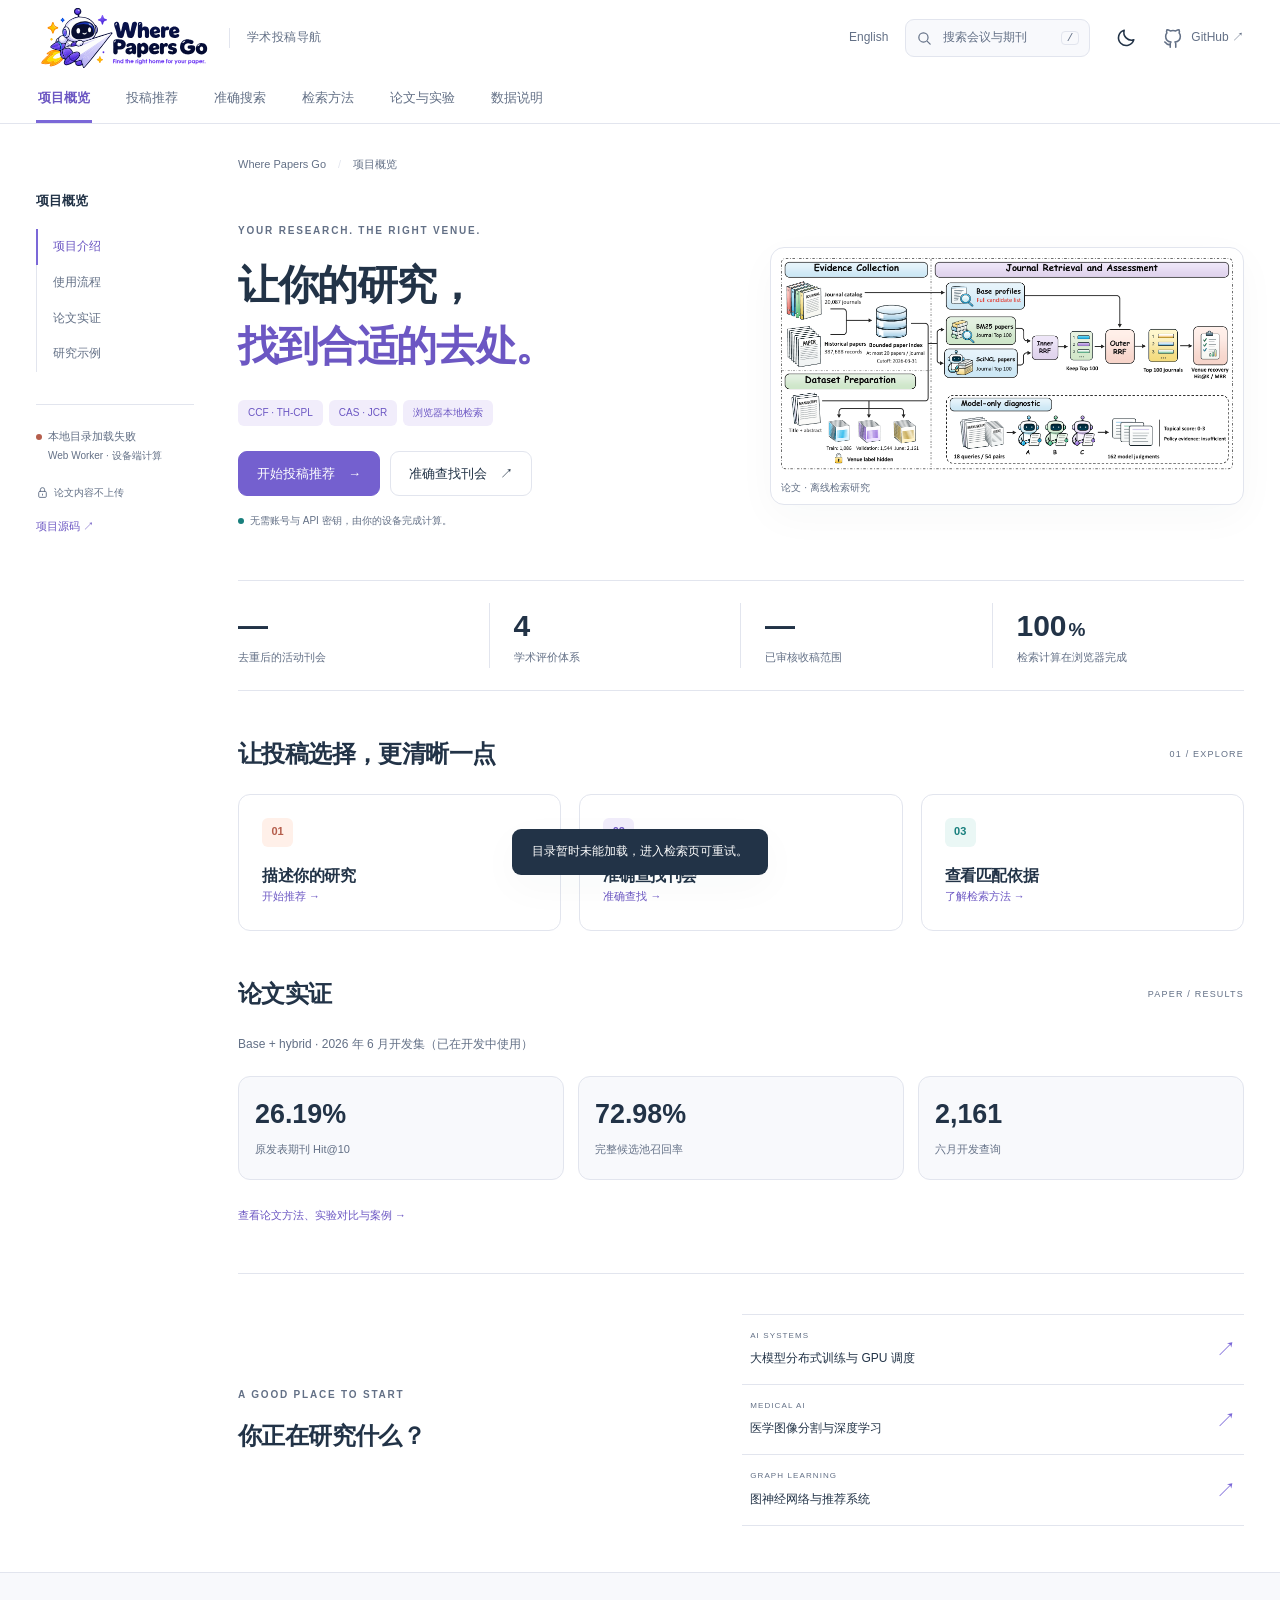
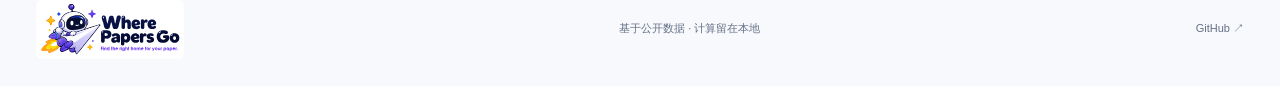
==== commit 4160d528: "ui: remove the homepage introductory paragraph" ====
--- a/website/index.html
+++ b/website/index.html
@@ -50,7 +50,6 @@
           <div class="hero-copy">
             <div class="eyebrow">YOUR RESEARCH. THE RIGHT VENUE.</div>
             <h1><span data-en="Give your research">让你的研究，</span><br><span class="accent" data-en="a place to belong.">找到合适的去处。</span></h1>
-            <p class="hero-lead" data-en="From a first idea to a finished abstract, explore conferences and journals through topics, rankings, and reviewed scopes. Find a shortlist you can understand and verify.">从一个研究想法，到一篇完整摘要。结合研究主题、刊会等级与收稿范围，找到适合你的会议和期刊，让投稿选择有据可依。</p>
             <div class="hero-tags"><span>CCF · TH-CPL</span><span>CAS · JCR</span><span data-en="Private, local search">浏览器本地检索</span></div>
             <div class="actions"><a class="button primary" href="#recommend"><span data-en="Find my venue">开始投稿推荐</span> <span>→</span></a><a class="button" href="#catalog"><span data-en="Look up a venue">准确查找刊会</span> <span>↗</span></a></div>
             <p class="hero-footnote"><span class="tiny-dot"></span><span data-en="No account or API key. Your device does the work.">无需账号与 API 密钥，由你的设备完成计算。</span></p>
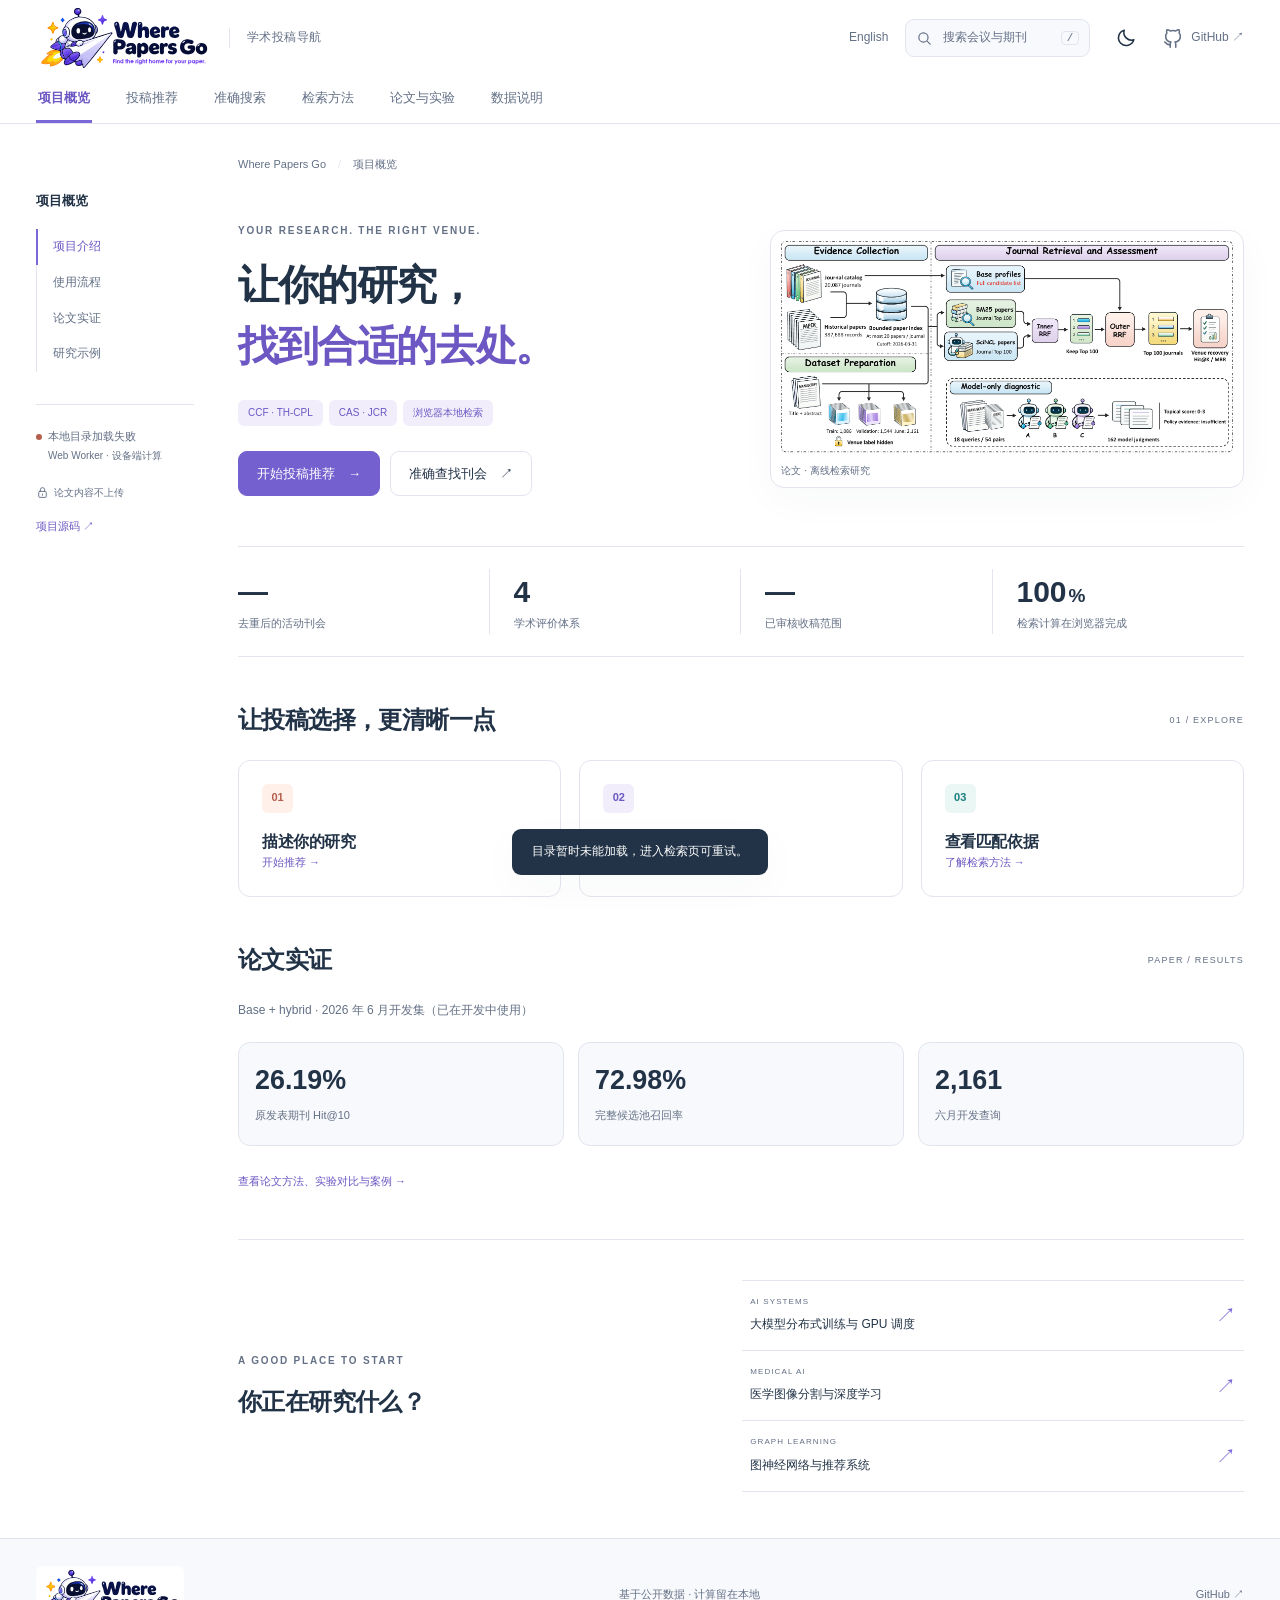
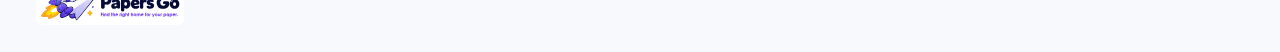
==== commit 663fe57b: "ui: remove the homepage account and API key footnote" ====
--- a/website/index.html
+++ b/website/index.html
@@ -52,7 +52,6 @@
             <h1><span data-en="Give your research">让你的研究，</span><br><span class="accent" data-en="a place to belong.">找到合适的去处。</span></h1>
             <div class="hero-tags"><span>CCF · TH-CPL</span><span>CAS · JCR</span><span data-en="Private, local search">浏览器本地检索</span></div>
             <div class="actions"><a class="button primary" href="#recommend"><span data-en="Find my venue">开始投稿推荐</span> <span>→</span></a><a class="button" href="#catalog"><span data-en="Look up a venue">准确查找刊会</span> <span>↗</span></a></div>
-            <p class="hero-footnote"><span class="tiny-dot"></span><span data-en="No account or API key. Your device does the work.">无需账号与 API 密钥，由你的设备完成计算。</span></p>
           </div>
           <a class="paper-figure" href="assets/paper-overview.png" target="_blank" rel="noopener noreferrer" aria-label="查看论文总览图大图" title="点击查看大图">
             <img src="assets/paper-overview.png" width="1800" height="859" alt="论文图 1：证据收集、期刊检索与评价总览" decoding="async">
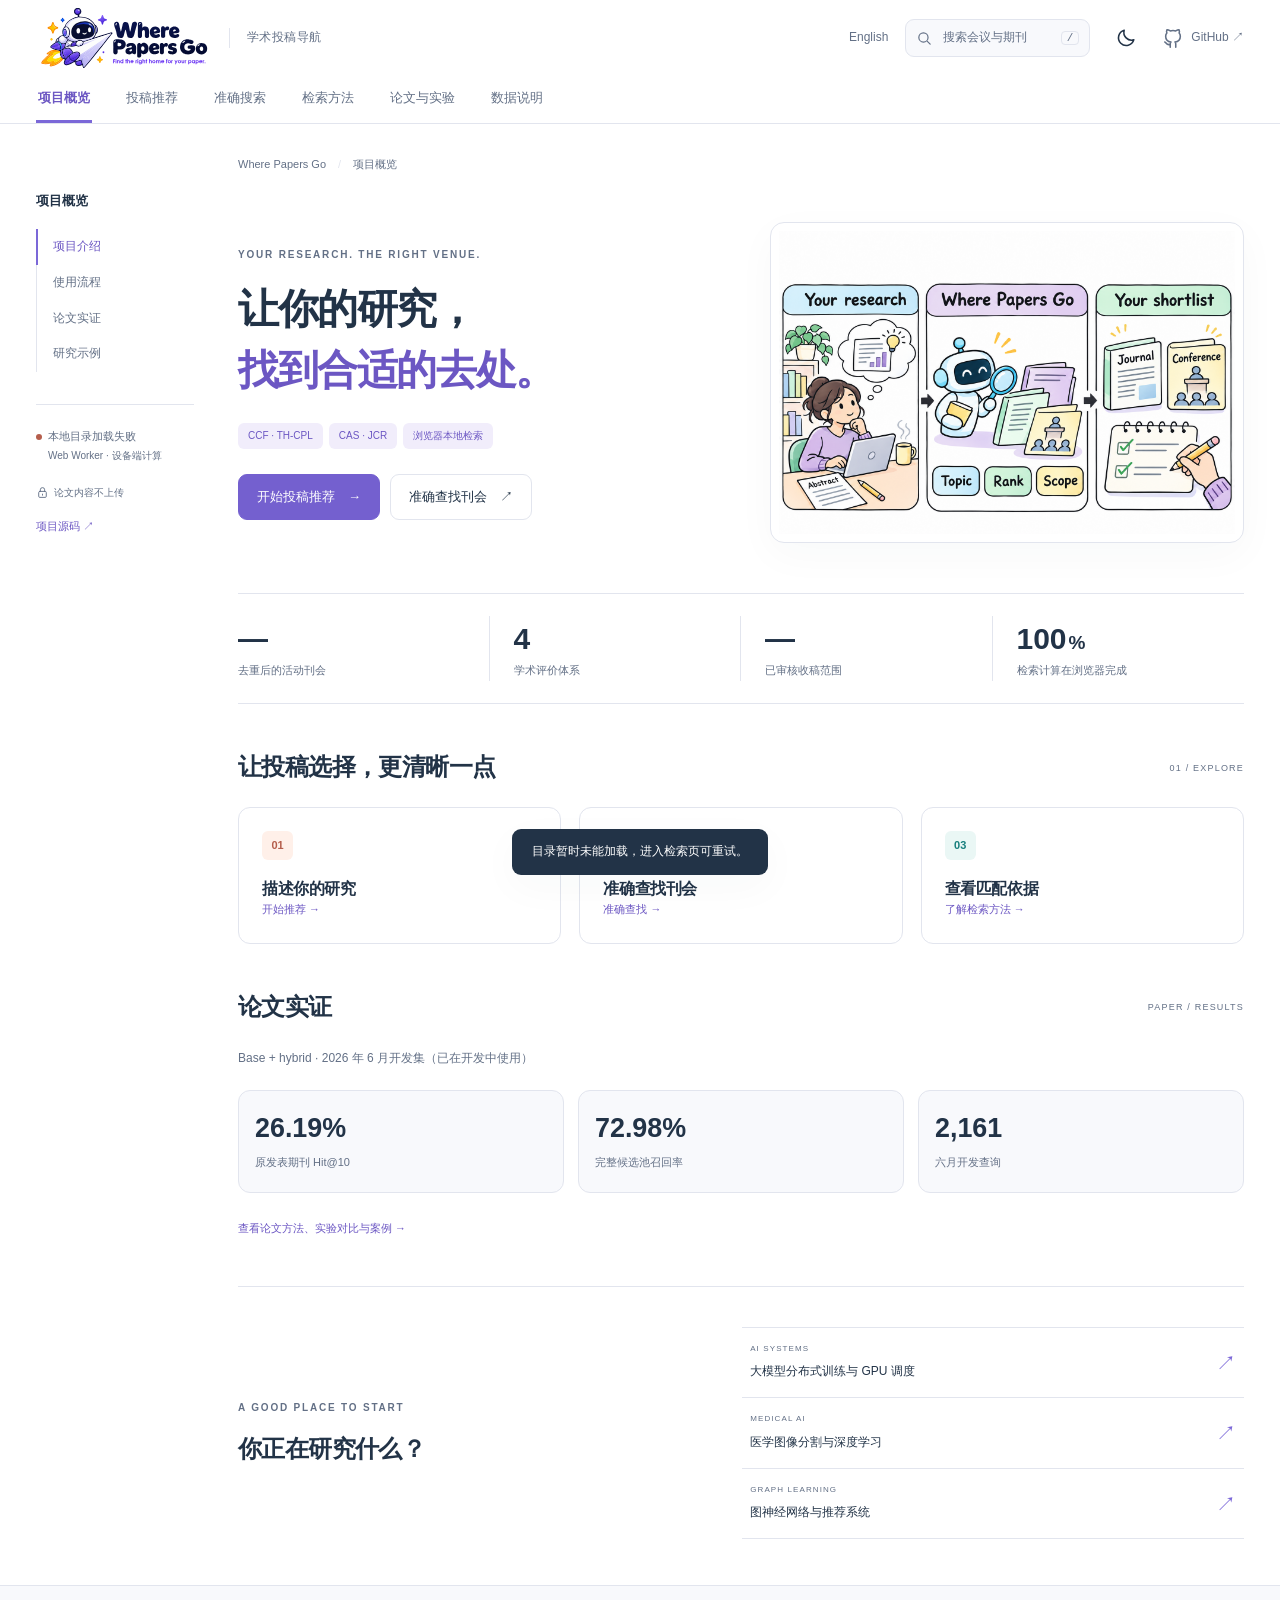
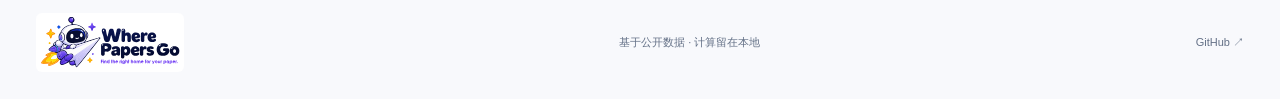
==== commit 6d77e017: "ui: illustrate the research-to-submission journey on the homepage" ====
--- a/website/index.html
+++ b/website/index.html
@@ -53,9 +53,8 @@
             <div class="hero-tags"><span>CCF · TH-CPL</span><span>CAS · JCR</span><span data-en="Private, local search">浏览器本地检索</span></div>
             <div class="actions"><a class="button primary" href="#recommend"><span data-en="Find my venue">开始投稿推荐</span> <span>→</span></a><a class="button" href="#catalog"><span data-en="Look up a venue">准确查找刊会</span> <span>↗</span></a></div>
           </div>
-          <a class="paper-figure" href="assets/paper-overview.png" target="_blank" rel="noopener noreferrer" aria-label="查看论文总览图大图" title="点击查看大图">
-            <img src="assets/paper-overview.png" width="1800" height="859" alt="论文图 1：证据收集、期刊检索与评价总览" decoding="async">
-            <span class="paper-figure-label" data-en="Paper · Offline retrieval study">论文 · 离线检索研究</span>
+          <a class="paper-figure" href="assets/research-to-venue.webp" target="_blank" rel="noopener noreferrer">
+            <img src="assets/research-to-venue.webp" width="1536" height="1024" alt="研究者从论文摘要出发，按主题、等级和收稿范围比较期刊与会议，形成投稿候选清单" data-alt-en="A researcher turns a manuscript into a shortlist of journals and conferences by comparing topics, rankings, and scopes" decoding="async" fetchpriority="high">
           </a>
         </section>
         <div class="stat-strip" aria-label="目录规模"><div><strong data-stat="venues">—</strong><span data-en="Unique active venues">去重后的活动刊会</span></div><div><strong>4</strong><span data-en="Ranking sources">学术评价体系</span></div><div><strong data-stat="reviewed">—</strong><span data-en="Reviewed scope records">已审核收稿范围</span></div><div><strong>100<span class="stat-unit">%</span></strong><span data-en="Search runs in your browser">检索计算在浏览器完成</span></div></div>
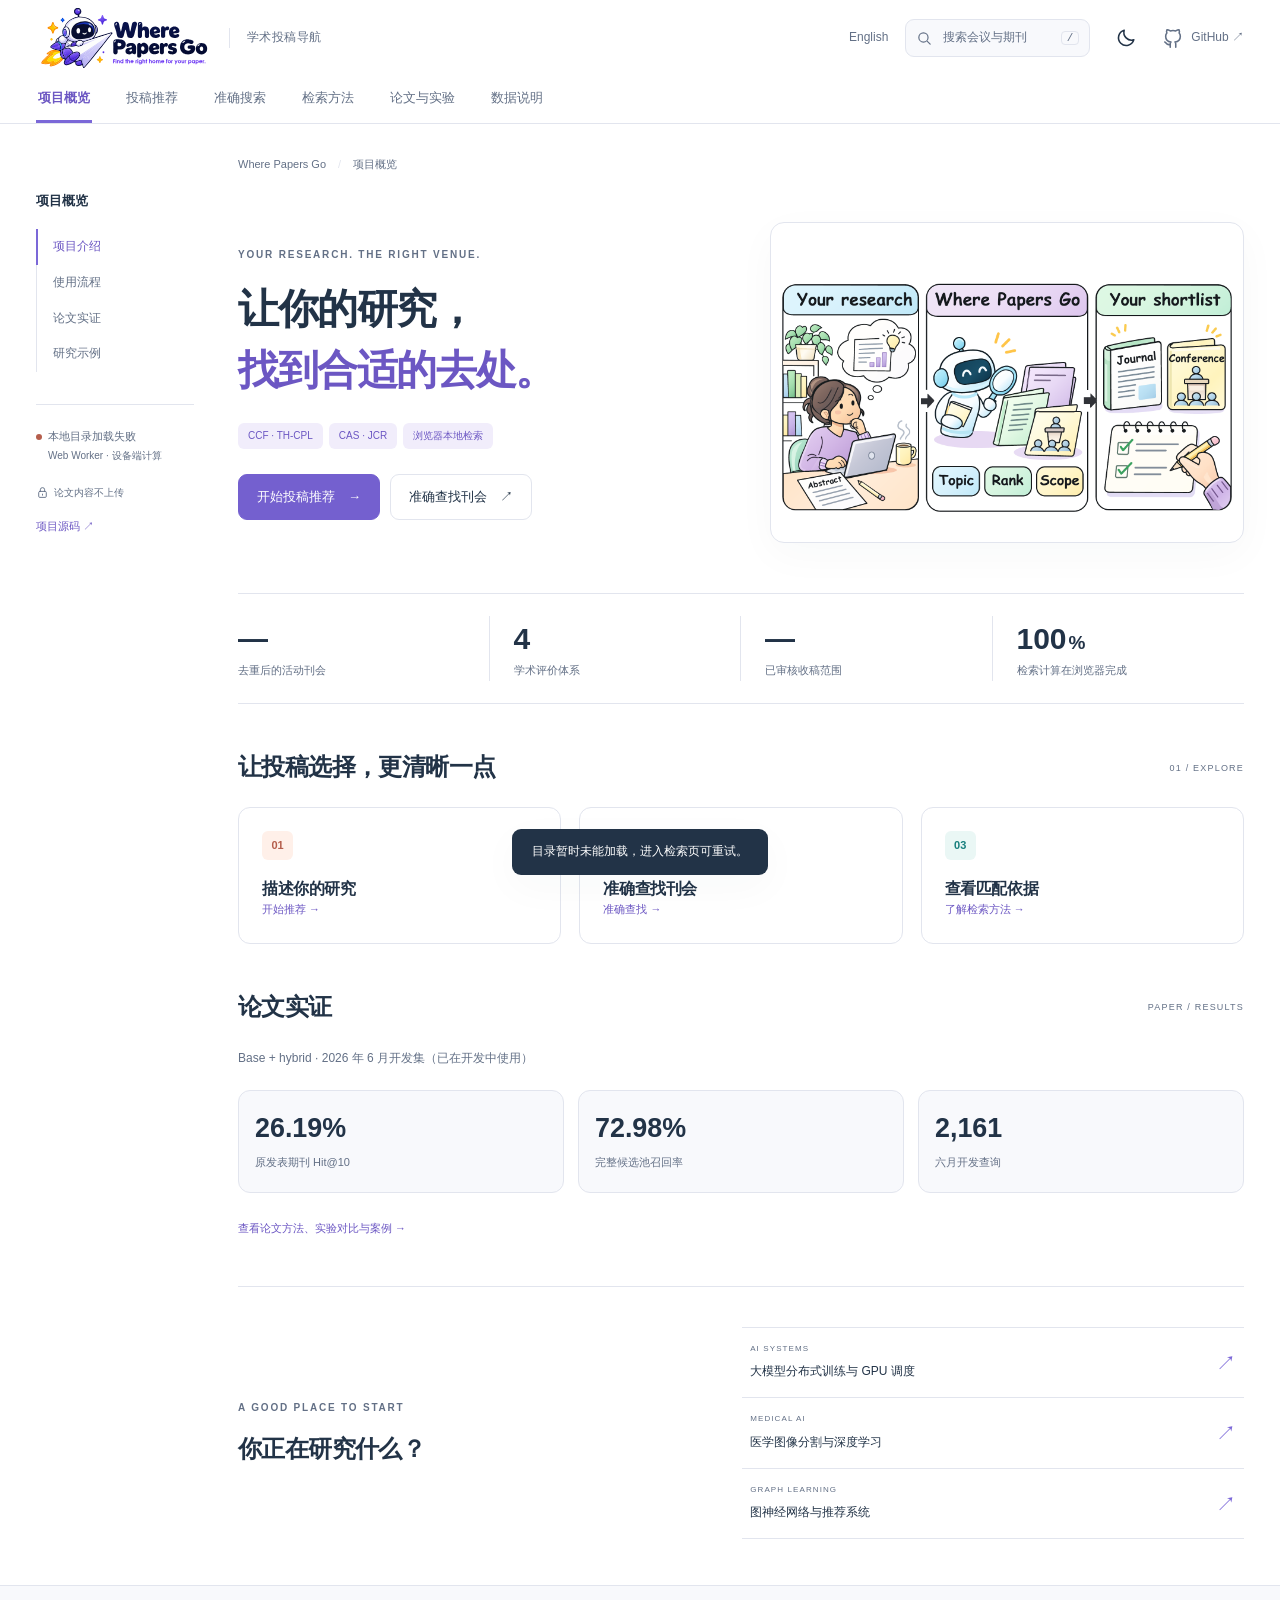
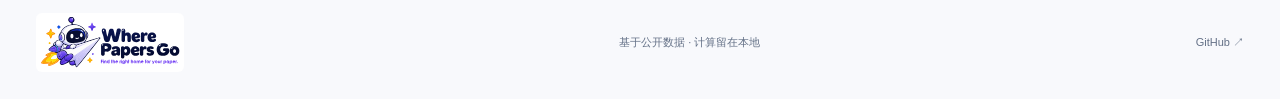
==== commit 9a5042d5: "ui: use the final paper workflow figure on the homepage" ====
--- a/website/index.html
+++ b/website/index.html
@@ -53,8 +53,8 @@
             <div class="hero-tags"><span>CCF · TH-CPL</span><span>CAS · JCR</span><span data-en="Private, local search">浏览器本地检索</span></div>
             <div class="actions"><a class="button primary" href="#recommend"><span data-en="Find my venue">开始投稿推荐</span> <span>→</span></a><a class="button" href="#catalog"><span data-en="Look up a venue">准确查找刊会</span> <span>↗</span></a></div>
           </div>
-          <a class="paper-figure" href="assets/research-to-venue.webp" target="_blank" rel="noopener noreferrer">
-            <img src="assets/research-to-venue.webp" width="1536" height="1024" alt="研究者从论文摘要出发，按主题、等级和收稿范围比较期刊与会议，形成投稿候选清单" data-alt-en="A researcher turns a manuscript into a shortlist of journals and conferences by comparing topics, rankings, and scopes" decoding="async" fetchpriority="high">
+          <a class="paper-figure" href="assets/research-to-venue.webp?v=6c2db4b9" target="_blank" rel="noopener noreferrer">
+            <img src="assets/research-to-venue.webp?v=6c2db4b9" width="1536" height="1024" alt="研究者从论文摘要出发，按主题、等级和收稿范围比较期刊与会议，形成投稿候选清单" data-alt-en="A researcher turns a manuscript into a shortlist of journals and conferences by comparing topics, rankings, and scopes" decoding="async" fetchpriority="high">
           </a>
         </section>
         <div class="stat-strip" aria-label="目录规模"><div><strong data-stat="venues">—</strong><span data-en="Unique active venues">去重后的活动刊会</span></div><div><strong>4</strong><span data-en="Ranking sources">学术评价体系</span></div><div><strong data-stat="reviewed">—</strong><span data-en="Reviewed scope records">已审核收稿范围</span></div><div><strong>100<span class="stat-unit">%</span></strong><span data-en="Search runs in your browser">检索计算在浏览器完成</span></div></div>
